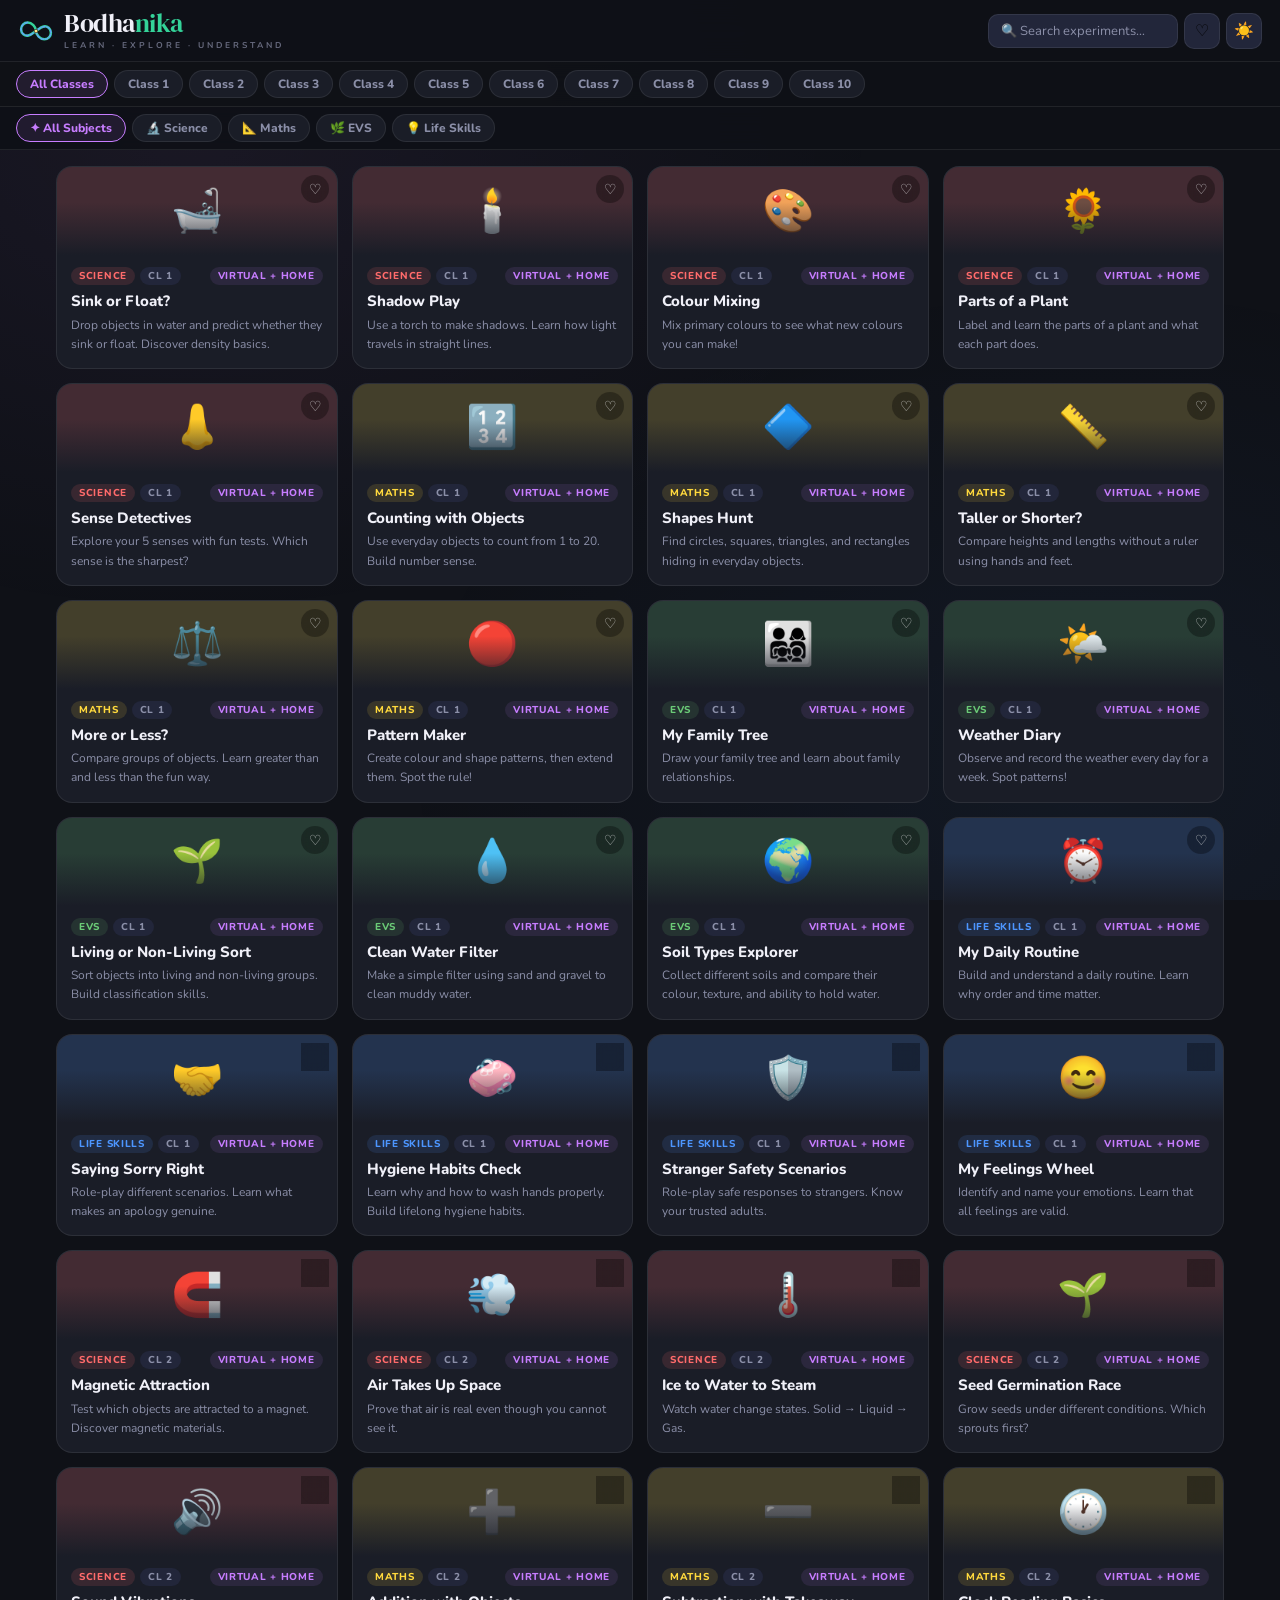
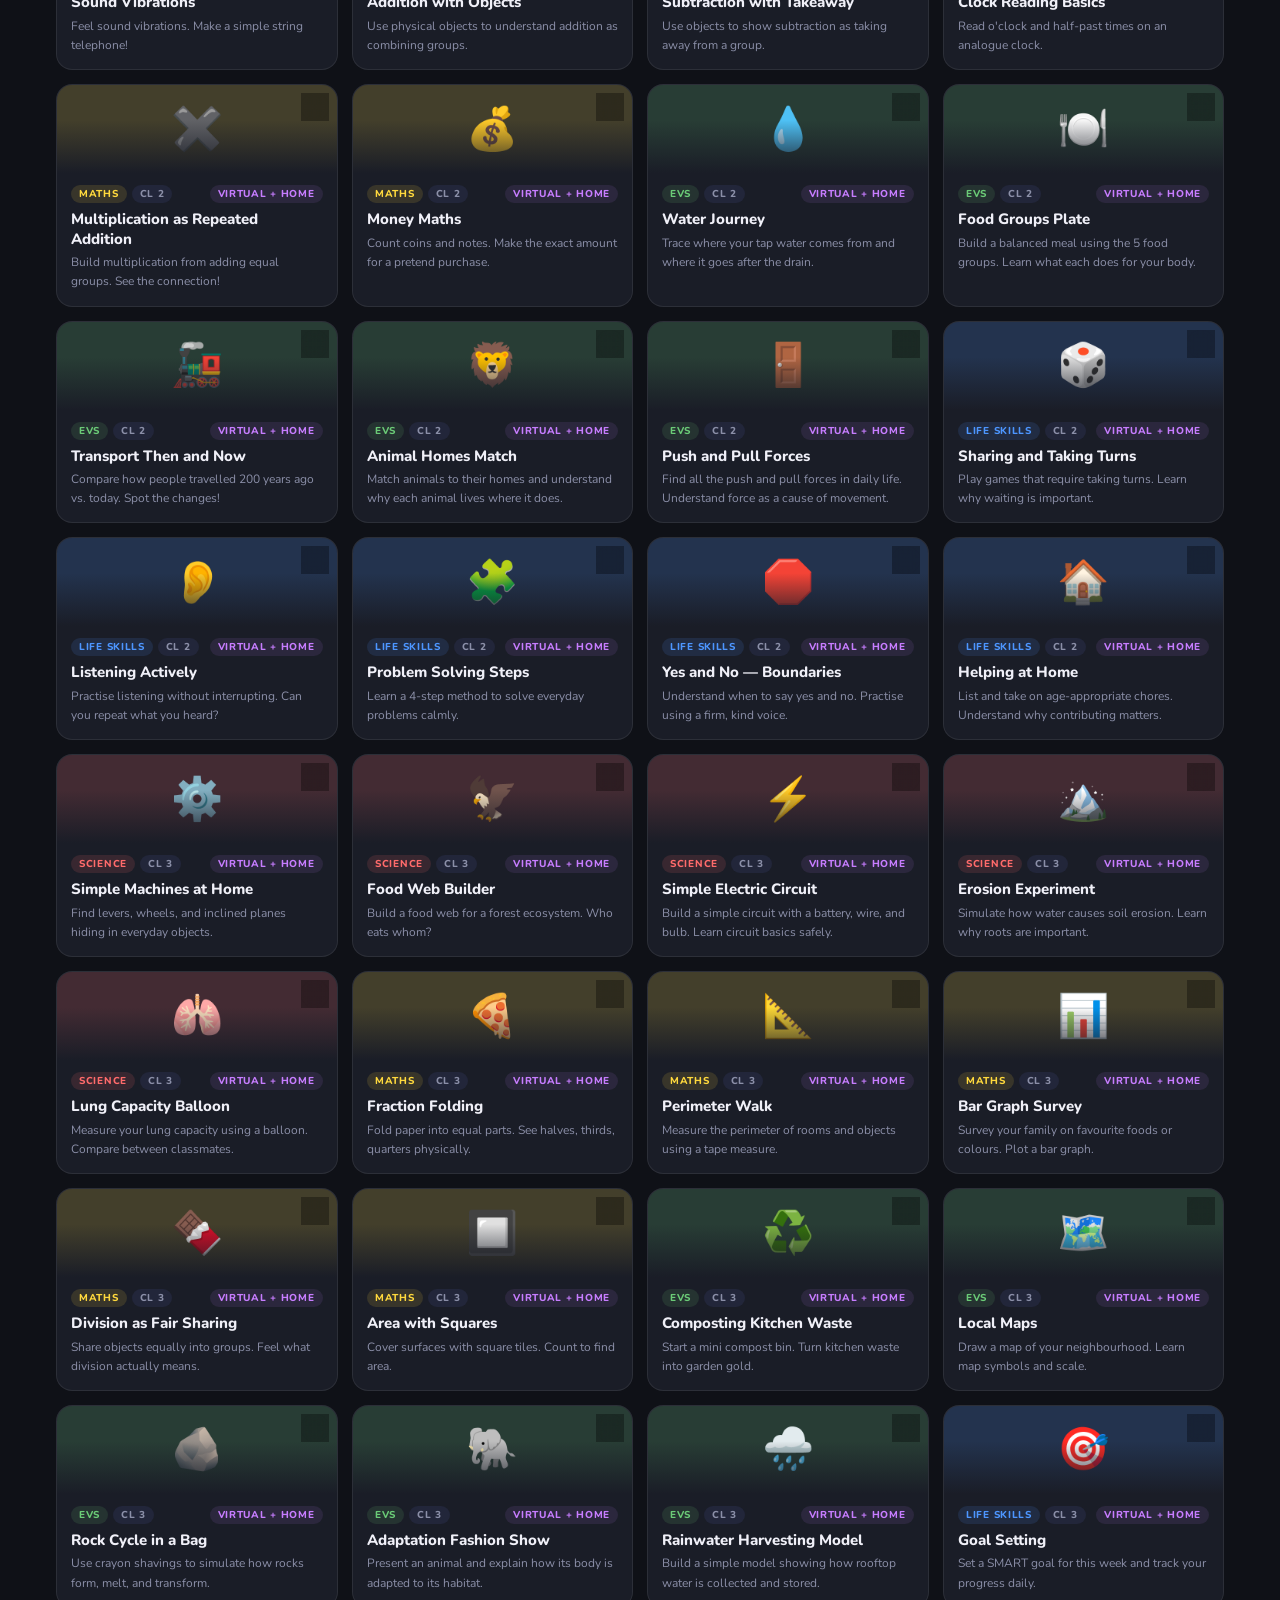
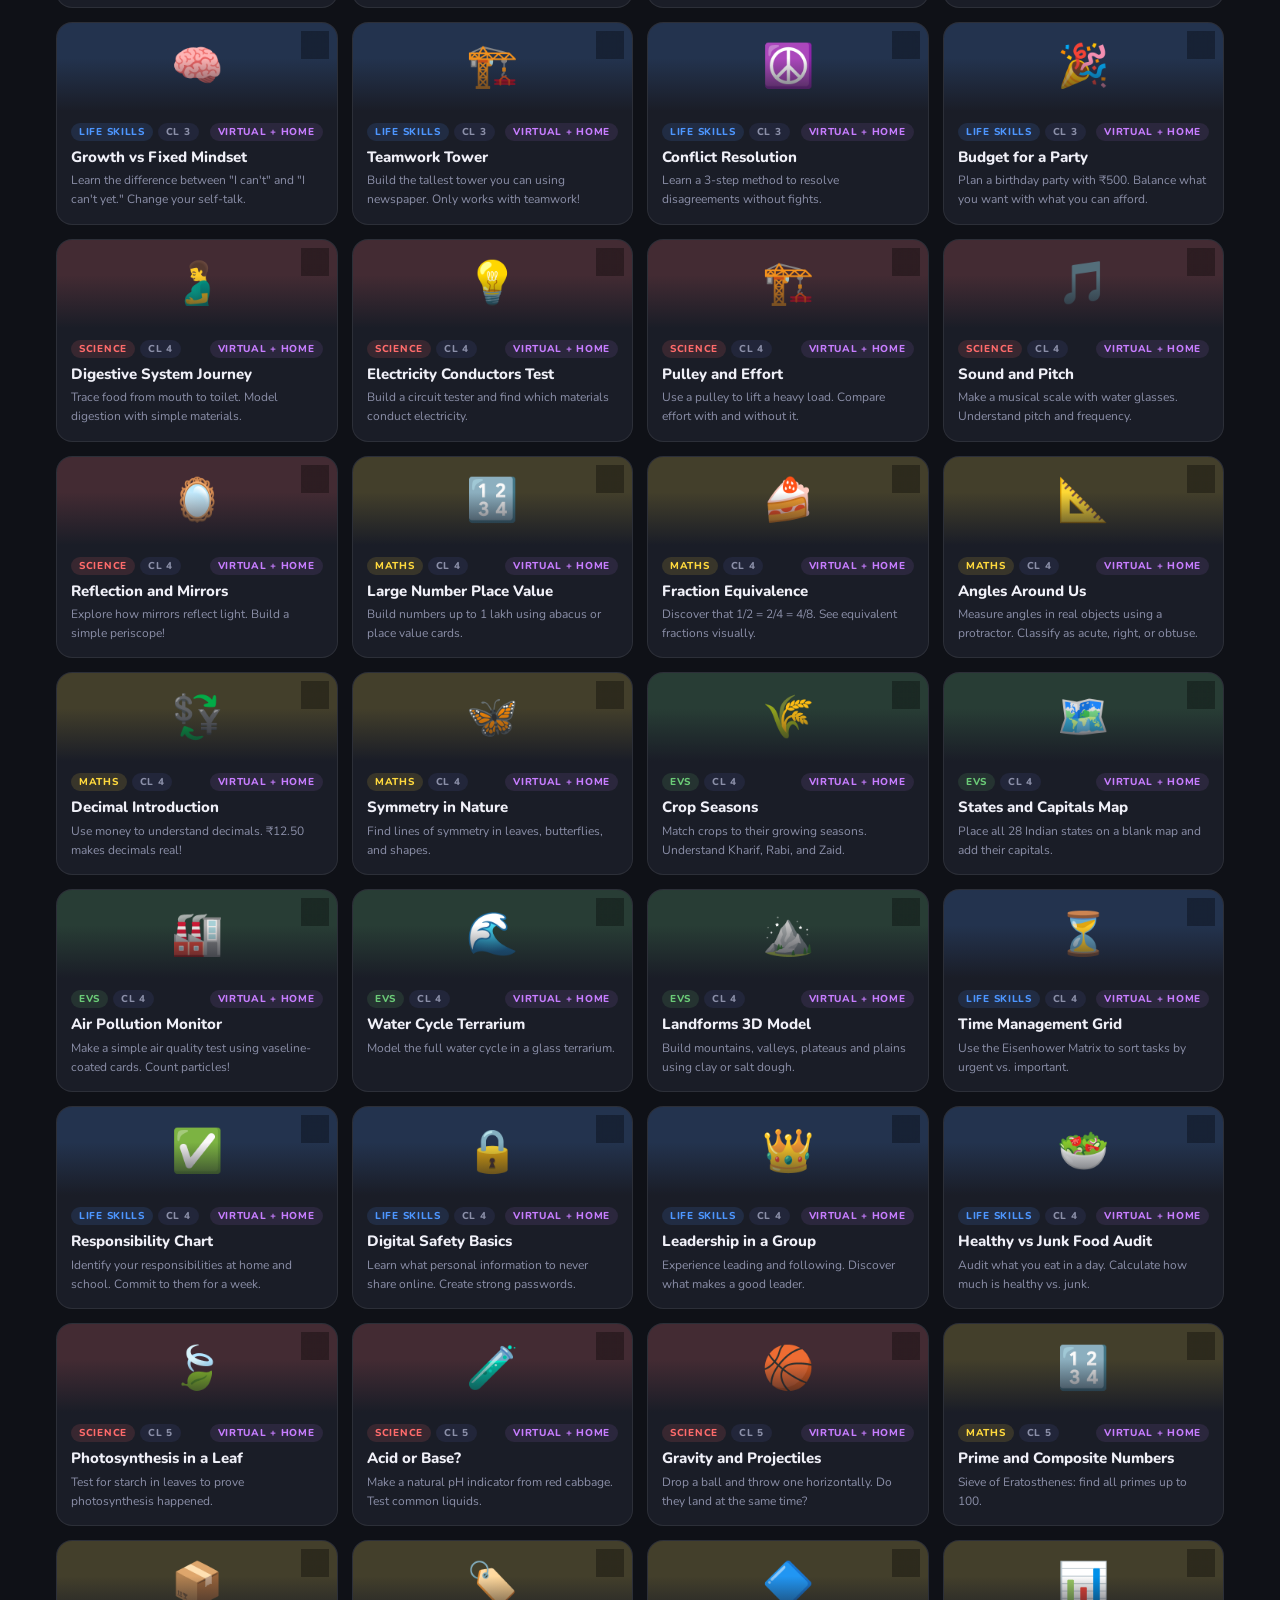
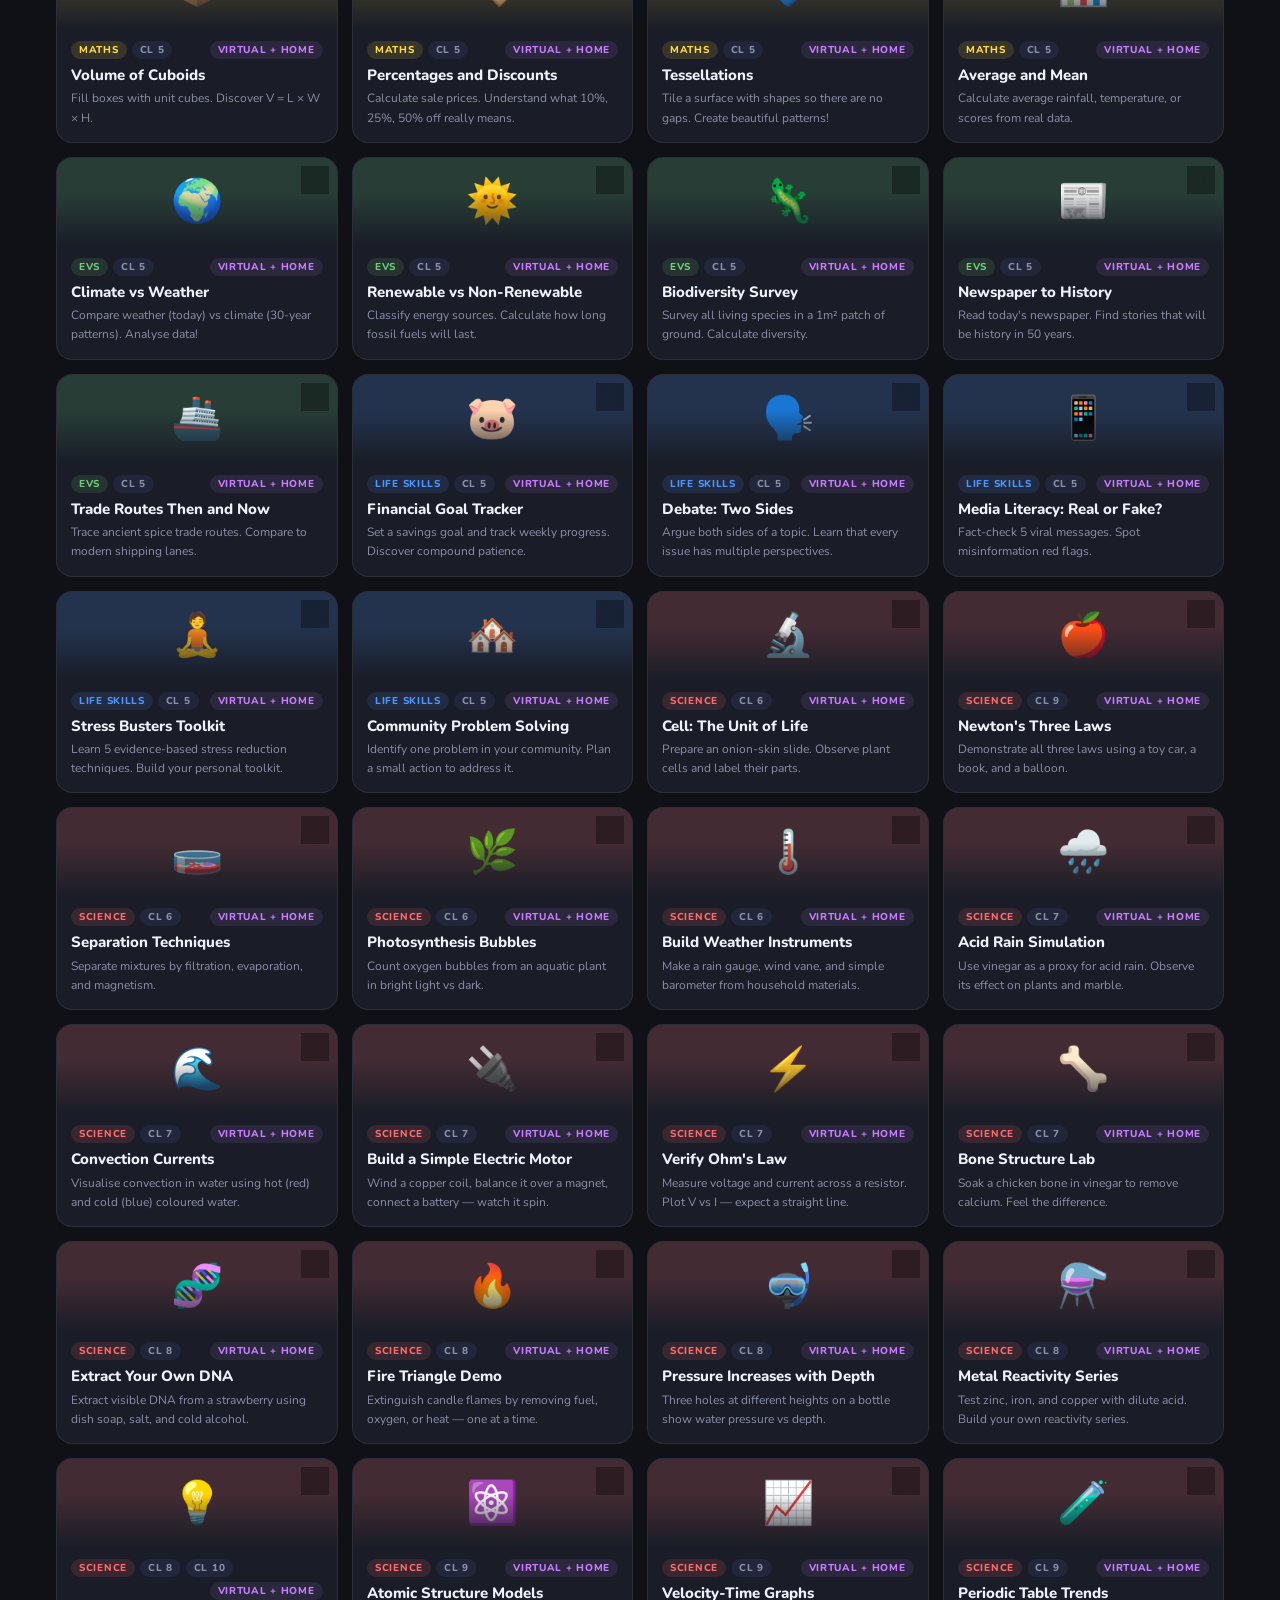
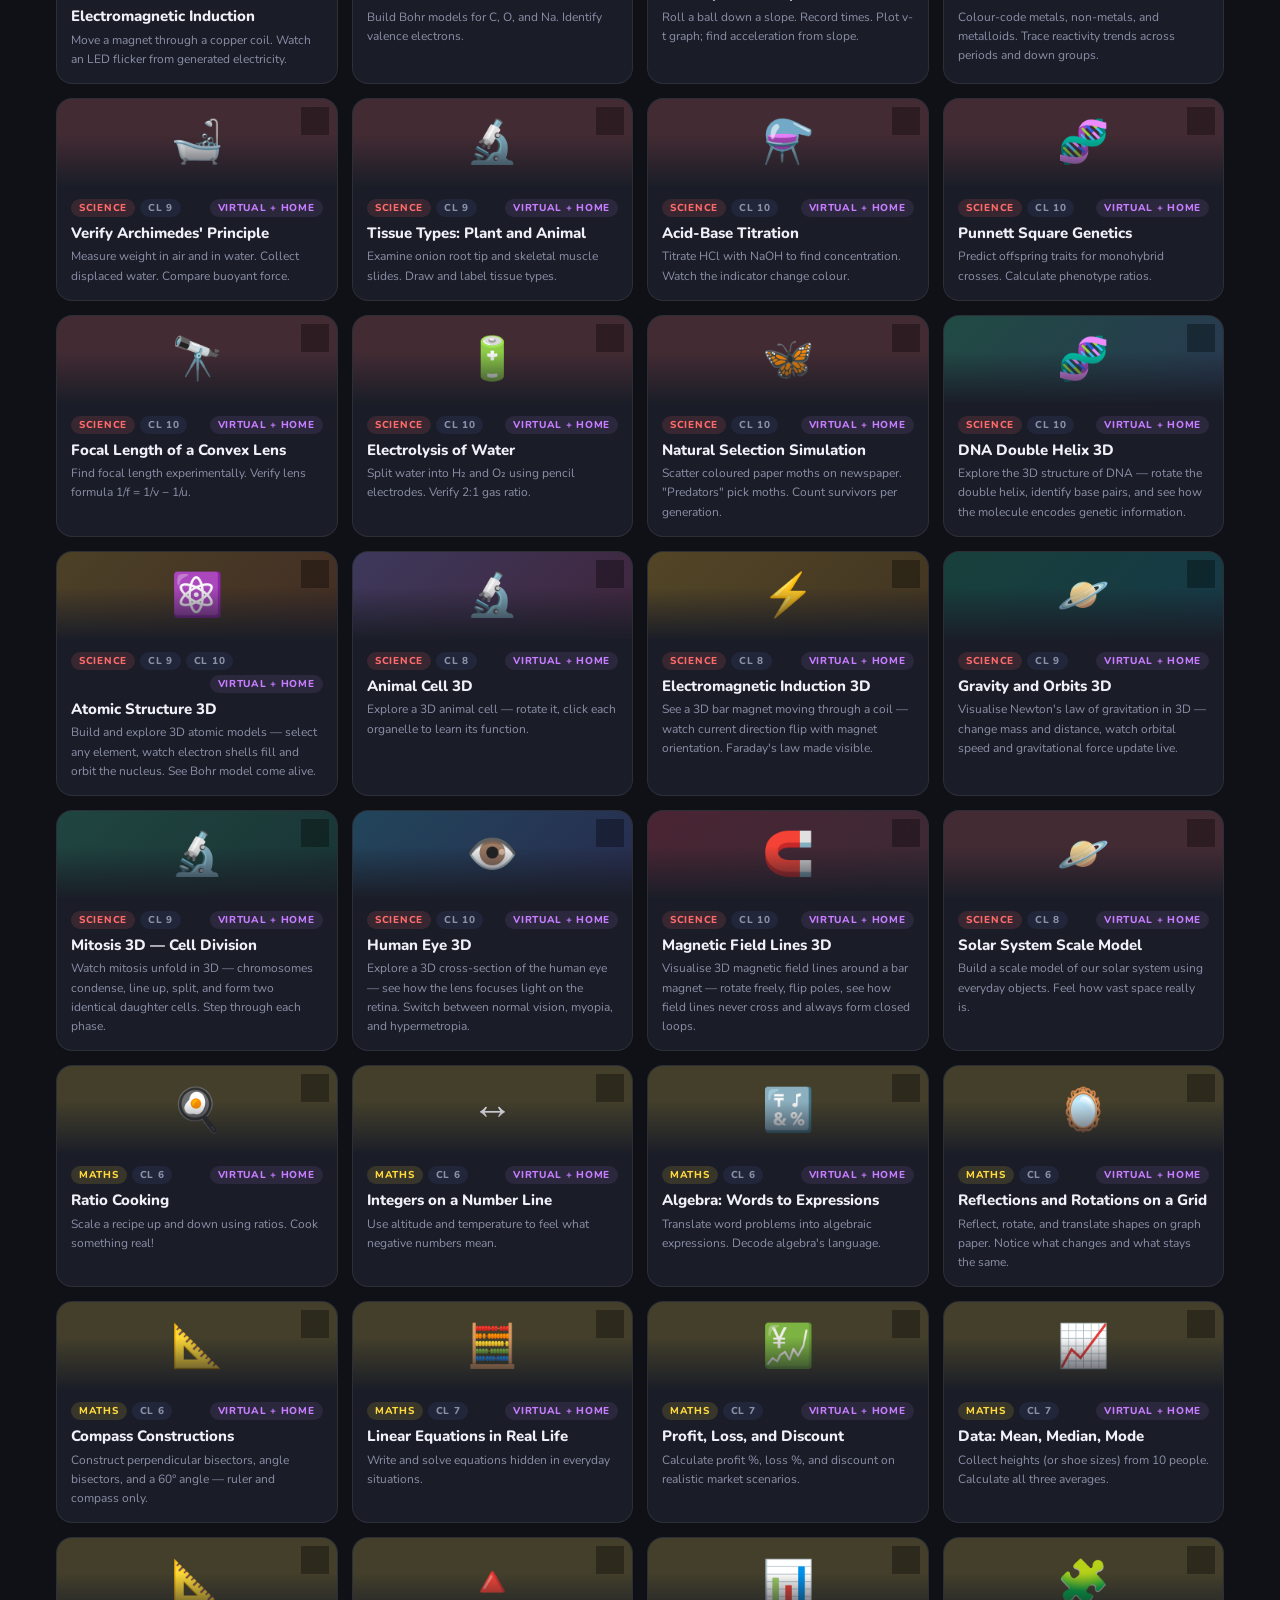
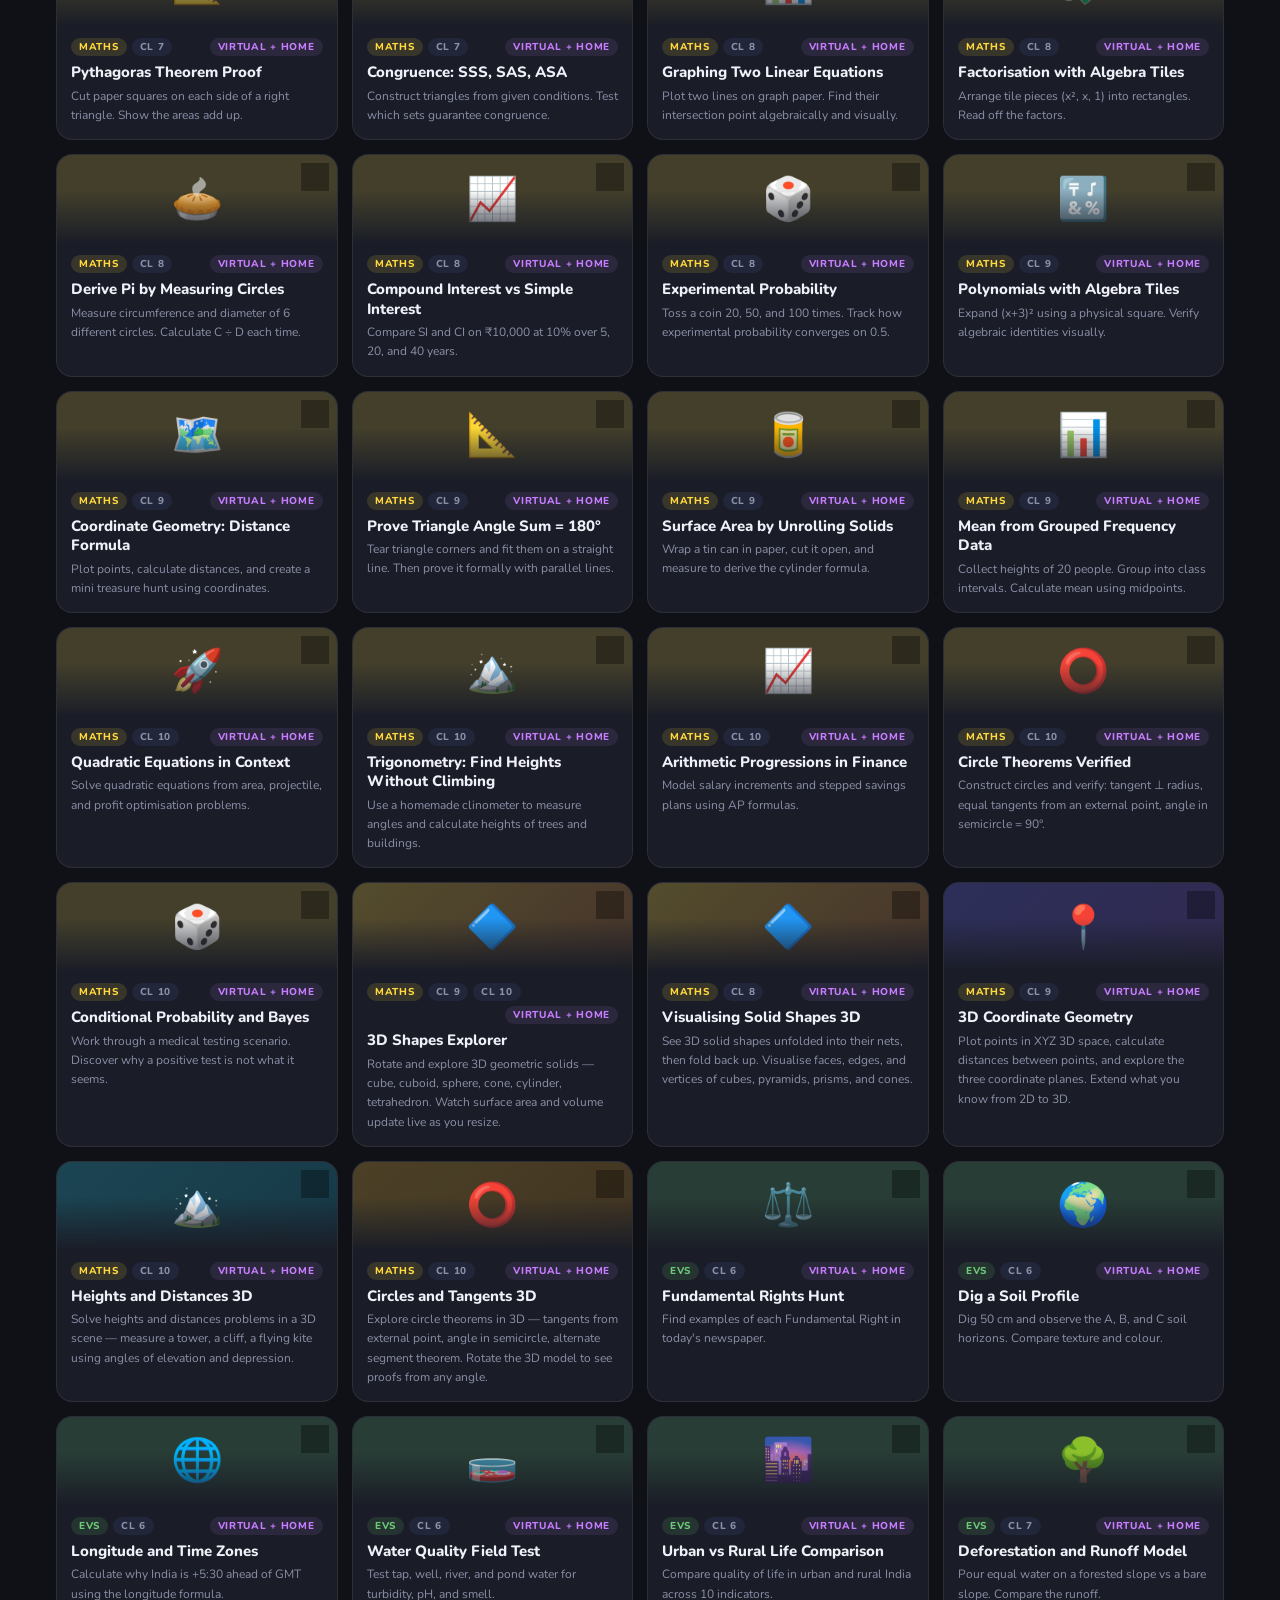
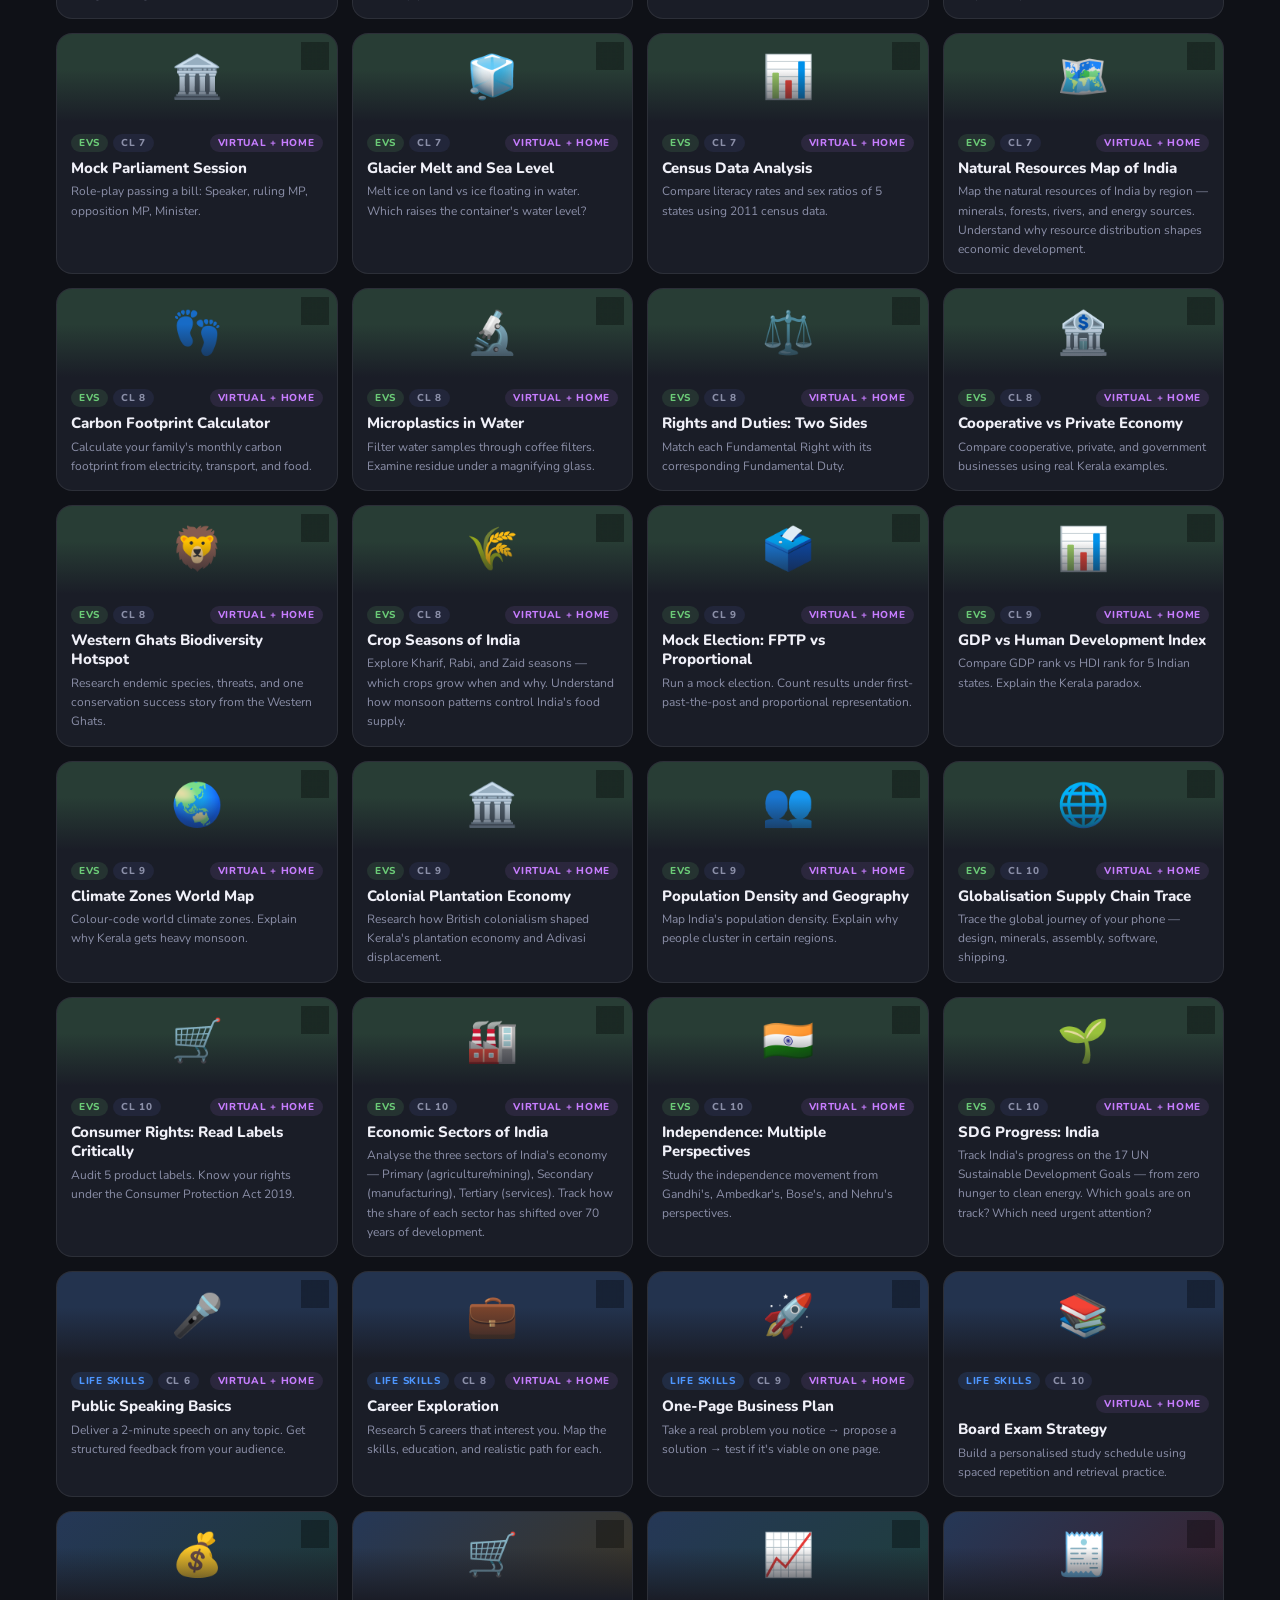
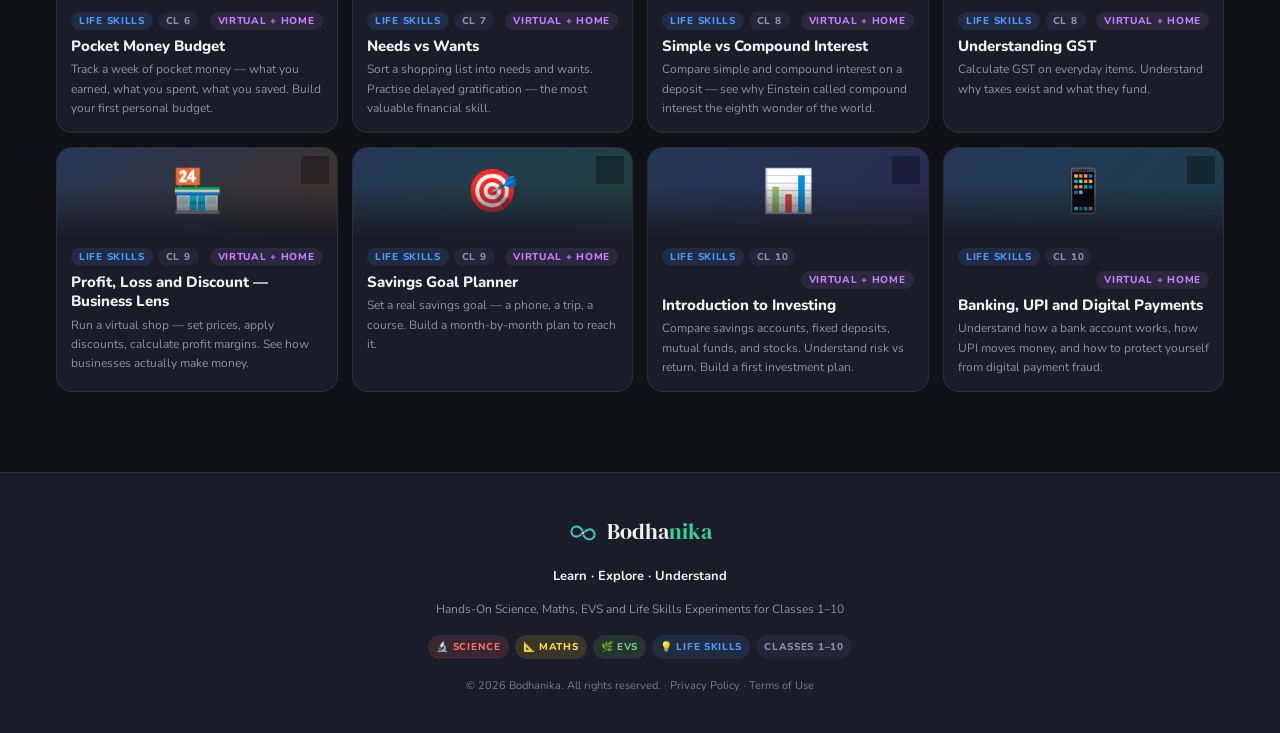
==== index.html @ 496eb98c "Add files via upload" ====
<!DOCTYPE html>
<html lang="en" data-theme="dark">
<head>
<meta charset="UTF-8">
<meta name="viewport" content="width=device-width, initial-scale=1.0">
<title>Bodhanika | Hands-On Experiments for Classes 1–10</title>
<meta name="description" content="Bodhanika brings Science, Maths, EVS and Life Skills to life through hands-on experiments and interactive simulations for Classes 1–10. Don't just learn it — understand it.">
<meta name="keywords" content="hands-on experiments, practical learning, science experiments for kids, maths activities, EVS projects, Classes 1-10, interactive learning India, learn by doing">
<meta property="og:title" content="Bodhanika — Don't Just Learn It. Understand It.">
<meta property="og:description" content="Hands-On Science and Maths Experiments for Classes 1–10">
<meta property="og:type" content="website">
<link rel="manifest" href="manifest.json">
<link rel="canonical" href="https://bodhanika.in/">
<meta name="theme-color" content="#0d1b2a">
<meta name="robots" content="index, follow">

<link rel="icon" href="favicon.svg" type="image/svg+xml">
<link rel="apple-touch-icon" href="icon.svg">

<!-- Structured Data -->
<script type="application/ld+json">
{
  "@context": "https://schema.org",
  "@type": "WebApplication",
  "name": "Bodhanika",
  "url": "https://bodhanika.in",
  "description": "Hands-On Science and Maths Experiments for Classes 1–10. Don't just learn it — understand it.",
  "applicationCategory": "EducationalApplication",
  "operatingSystem": "Any",
  "offers": { "@type": "Offer", "price": "0", "priceCurrency": "INR" },
  "audience": {
    "@type": "EducationalAudience",
    "educationalRole": "student",
    "audienceType": "Children aged 6–16, Classes 1–10"
  }
}
</script>

<!-- ══ GOOGLE ANALYTICS 4 ══
     Replace G-Z7T5E7CP00 with your real Measurement ID from analytics.google.com
     ══════════════════════ -->
<script async src="https://www.googletagmanager.com/gtag/js?id=G-Z7T5E7CP00"></script>
<script>
  window.dataLayer = window.dataLayer || [];
  function gtag(){dataLayer.push(arguments);}
  gtag('js', new Date());
  gtag('config', 'G-Z7T5E7CP00');
</script>

<!-- ══ MICROSOFT CLARITY ══
     Replace XXXXXXXXXX with your real Clarity Project ID from clarity.microsoft.com
     ════════════════════ -->
<script>
  (function(c,l,a,r,i,t,y){
    c[a]=c[a]||function(){(c[a].q=c[a].q||[]).push(arguments)};
    t=l.createElement(r);t.async=1;t.src="https://www.clarity.ms/tag/"+i;
    y=l.getElementsByTagName(r)[0];y.parentNode.insertBefore(t,y);
  })(window,document,"clarity","script","w2pfhlkfg7");
</script>

<link rel="preconnect" href="https://fonts.googleapis.com">
<link href="https://fonts.googleapis.com/css2?family=Nunito:wght@400;600;700;800;900&family=Fraunces:ital,opsz,wght@0,9..144,700;0,9..144,900;1,9..144,700&family=DM+Serif+Display:ital@0;1&display=swap" rel="stylesheet">
<link rel="stylesheet" href="css/base.css">
<link rel="stylesheet" href="css/layout.css">
<link rel="stylesheet" href="css/modal.css">
</head>
<body>

<!-- ══ HEADER ══ -->
<header>
  <div class="logo-wrap">
    <a href="/" style="display:flex;align-items:center;gap:10px;text-decoration:none">
      <!-- Infinity knot inline SVG — scales perfectly at any size -->
      <svg xmlns="http://www.w3.org/2000/svg" viewBox="0 0 512 512" width="36" height="36" style="flex-shrink:0">
        <path d="M 256,256 C 256,196 194,136 138,136 C 82,136 44,182 44,232 C 44,292 96,334 150,320 C 198,308 230,268 256,256 C 282,244 314,204 362,192 C 418,178 468,222 468,280 C 468,330 430,374 374,374 C 318,374 256,314 256,256 Z"
          fill="none" stroke="#34D399" stroke-width="36" stroke-linecap="round" stroke-linejoin="round"/>
        <path d="M 138,136 C 96,136 44,170 44,232 C 44,262 60,290 86,306 C 140,342 206,298 256,256 C 306,214 372,170 430,208 C 462,228 468,258 468,280 C 468,342 410,374 374,374 C 318,374 268,330 256,256"
          fill="none" stroke="#60A5FA" stroke-width="22" stroke-linecap="round" stroke-linejoin="round" stroke-dasharray="40,26"/>
        <circle cx="256" cy="256" r="30" fill="#0d1b2a"/>
        <circle cx="256" cy="256" r="22" fill="#FCD34D"/>
        <circle cx="256" cy="256" r="11" fill="#FFFBEB"/>
      </svg>
      <div class="wordmark">
        <div class="logo"><span class="logo-bod">Bodha</span><span class="logo-nika">nika</span></div>
        <div class="logo-sub">Learn &middot; Explore &middot; Understand</div>
      </div>
    </a>
  </div>
  <div class="hdr-right">
    <div class="search-wrap">
      <input class="search-box" id="searchBox" placeholder="🔍 Search experiments…" oninput="applyAll();searchClearBtn()">
      <button class="search-clear" id="searchClearX" onclick="clearSearch()" title="Clear search" style="display:none">✕</button>
    </div>
    <button class="theme-btn mylab-toggle-btn" id="myLabToggleBtn" onclick="toggleMyLabDrawer()" title="My Lab">
      <span class="mylab-hrt">♡</span><span class="mylab-badge" id="myLabBadge" style="display:none">0</span>
    </button>
    <button class="theme-btn" id="themeBtn" onclick="toggleTheme()" title="Toggle theme">🌙</button>
    <button class="theme-btn" id="installBtn" onclick="installPWA()" title="Install App" style="display:none">📲</button>
  </div>
</header>

<!-- ══ CLASS TABS ══ -->
<!-- ══ MY LAB DRAWER ══ -->
<div class="mylab-drawer" id="myLabDrawer">
  <div class="mylab-drawer-inner">
    <div class="mylab-drawer-hdr">
      <span>♥ My Lab</span>
      <button class="mylab-close-btn" onclick="toggleMyLabDrawer()">✕</button>
    </div>
    <div class="mylab-drawer-body" id="myLabDrawerBody">
      <div class="mylab-empty" id="myLabEmpty">
        <div style="font-size:40px;margin-bottom:10px">♡</div>
        <div>Tap ♡ on any experiment to save it here.</div>
      </div>
      <div class="mylab-grid" id="myLabGrid"></div>
    </div>
  </div>
</div>
<div class="mylab-backdrop" id="myLabBackdrop" onclick="toggleMyLabDrawer()"></div>

<div class="class-nav">
  <div class="ctab active" onclick="setClass('All',this)">All Classes</div>
  <div class="ctab" onclick="setClass('1',this)">Class 1</div>
  <div class="ctab" onclick="setClass('2',this)">Class 2</div>
  <div class="ctab" onclick="setClass('3',this)">Class 3</div>
  <div class="ctab" onclick="setClass('4',this)">Class 4</div>
  <div class="ctab" onclick="setClass('5',this)">Class 5</div>
  <div class="ctab" onclick="setClass('6',this)">Class 6</div>
  <div class="ctab" onclick="setClass('7',this)">Class 7</div>
  <div class="ctab" onclick="setClass('8',this)">Class 8</div>
  <div class="ctab" onclick="setClass('9',this)">Class 9</div>
  <div class="ctab" onclick="setClass('10',this)">Class 10</div>
</div>

<!-- ══ SUBJECT FILTER ══ -->
<div class="sub-nav">
  <div class="stab active" data-s="All"        onclick="setSub('All',this)">✦ All Subjects</div>
  <div class="stab" data-s="Science"           onclick="setSub('Science',this)">🔬 Science</div>
  <div class="stab" data-s="Maths"             onclick="setSub('Maths',this)">📐 Maths</div>
  <div class="stab" data-s="EVS"               onclick="setSub('EVS',this)">🌿 EVS</div>
  <div class="stab" data-s="Life Skills"       onclick="setSub('Life Skills',this)">💡 Life Skills</div>
  <!-- Maths mode toggle — only visible when Maths is selected -->
  <div class="maths-mode-wrap" id="mathsModeWrap" style="display:none;margin-left:auto;align-items:center;gap:0">
    <div class="maths-mode-toggle" id="mathsModeToggle">
      <button class="mmt-btn active" id="mmtExp" onclick="setMathsMode('experiments')">⚗ Experiments</button>
      <button class="mmt-btn"        id="mmtTip" onclick="setMathsMode('tips')">⚡ Tips &amp; Tricks</button>
    </div>
  </div>
</div>

<!-- ══ EXPERIMENT GRID ══ -->
<div class="grid" id="grid"></div>

<!-- ══ MODAL ══ -->
<div class="overlay" id="overlay" onclick="closeCheck(event)">
  <div class="modal" id="modal">
    <div class="modal-hdr">
      <div class="m-icon" id="mIcon"></div>
      <div class="m-titles">
        <div class="m-title" id="mTitle"></div>
        <div class="m-tags" id="mTags"></div>
      </div>
      <div class="m-close" onclick="closeModal()">✕</div>
    </div>
    <div class="mode-toggle">
      <button class="mbtn active" id="bVirt" onclick="switchMode('v')">🖥️ Try Virtually</button>
      <button class="mbtn"        id="bHome" onclick="switchMode('h')">🏠 Do at Home</button>
    </div>
    <div class="modal-body" id="modalBody"></div>
  </div>
</div>

<!-- ══ FOOTER ══ -->
<footer class="site-footer">
  <div style="display:flex;align-items:center;justify-content:center;gap:10px;margin-bottom:6px">
    <svg xmlns="http://www.w3.org/2000/svg" viewBox="0 0 512 512" width="28" height="28">
      <path d="M 256,256 C 256,196 194,136 138,136 C 82,136 44,182 44,232 C 44,292 96,334 150,320 C 198,308 230,268 256,256 C 282,244 314,204 362,192 C 418,178 468,222 468,280 C 468,330 430,374 374,374 C 318,374 256,314 256,256 Z"
        fill="none" stroke="#34D399" stroke-width="36" stroke-linecap="round" stroke-linejoin="round"/>
      <path d="M 138,136 C 96,136 44,170 44,232 C 44,262 60,290 86,306 C 140,342 206,298 256,256 C 306,214 372,170 430,208 C 462,228 468,258 468,280 C 468,342 410,374 374,374 C 318,374 268,330 256,256"
        fill="none" stroke="#60A5FA" stroke-width="22" stroke-linecap="round" stroke-linejoin="round" stroke-dasharray="40,26"/>
      <circle cx="256" cy="256" r="30" fill="#0d1b2a"/>
      <circle cx="256" cy="256" r="22" fill="#FCD34D"/>
      <circle cx="256" cy="256" r="11" fill="#FFFBEB"/>
    </svg>
    <div class="footer-logo"><span class="logo-bod">Bodha</span><span class="logo-nika">nika</span></div>
  </div>
  <div class="footer-tagline">Learn &middot; Explore &middot; Understand</div>
  <div class="footer-desc">
    Hands-On Science, Maths, EVS and Life Skills Experiments for Classes 1–10
  </div>
  <div class="footer-tags">
    <span class="tag tag-sci">🔬 Science</span>
    <span class="tag tag-math">📐 Maths</span>
    <span class="tag tag-evs">🌿 EVS</span>
    <span class="tag tag-life">💡 Life Skills</span>
    <span class="tag tag-cls">Classes 1–10</span>
  </div>
  <div class="footer-copy">
    © 2026 Bodhanika. All rights reserved. ·
    <a href="/privacy.html" style="color:var(--muted);text-decoration:none;">Privacy Policy</a> ·
    <a href="/terms.html" style="color:var(--muted);text-decoration:none;">Terms of Use</a>
  </div>
</footer>

<!-- ══ DATA ══ -->
<script src="js/data-1-5.js"></script>
<script src="js/data-6-10-science.js"></script>
<script src="js/data-6-10-maths.js"></script>
<script src="js/data-6-10-evs-life.js"></script>
<script src="js/data.js"></script>

<!-- ══ APP LOGIC ══ -->
<script src="js/sims.js"></script>
<script src="js/sims-3d.js"></script>
<script src="js/modal.js"></script>
<script src="js/app.js"></script>
<script src="js/data-maths-tips.js"></script>
<script src="js/tips.js"></script>
<script src="js/favourites.js"></script>
<script src="js/fullscreen.js"></script>

<script>
window.clearSearch = function() {
  var box = document.getElementById('searchBox');
  if (box) { box.value = ''; window.applyAll(); searchClearBtn(); box.focus(); }
};
window.searchClearBtn = function() {
  var btn = document.getElementById('searchClearX');
  var box = document.getElementById('searchBox');
  if (btn && box) btn.style.display = box.value ? 'flex' : 'none';
};
</script>

<!-- ══ THEME TOGGLE ══ -->
<script>
(function() {
  var saved = localStorage.getItem('bodhanika-theme') || 'dark';
  document.documentElement.setAttribute('data-theme', saved);
  document.getElementById('themeBtn').textContent = saved === 'dark' ? '☀️' : '🌙';
})();

window.toggleTheme = function() {
  var current = document.documentElement.getAttribute('data-theme');
  var next = current === 'dark' ? 'light' : 'dark';
  document.documentElement.setAttribute('data-theme', next);
  localStorage.setItem('bodhanika-theme', next);
  document.getElementById('themeBtn').textContent = next === 'dark' ? '☀️' : '🌙';
};
</script>

<!-- ══ UPDATE TOAST ══ -->
<div id="updateToast" style="
  display:none; position:fixed; bottom:20px; left:50%; transform:translateX(-50%);
  background:var(--acc); color:white; border-radius:14px;
  padding:12px 20px; font-size:13px; font-weight:700;
  box-shadow:0 8px 32px rgba(0,0,0,.3); z-index:9999;
  display:none; align-items:center; gap:12px; white-space:nowrap;
  animation:slideUp .3s ease;
" id="updateToast">
  <span>🔄 New version available!</span>
  <button onclick="applyUpdate()" style="
    background:white; color:var(--acc); border:none; border-radius:8px;
    padding:5px 12px; font-size:12px; font-weight:800; cursor:pointer;
  ">Refresh</button>
  <button onclick="dismissUpdate()" style="
    background:transparent; border:none; color:white;
    font-size:16px; cursor:pointer; padding:0 4px; line-height:1;
  ">✕</button>
</div>

<!-- ══ PWA SERVICE WORKER ══ -->
<script>
(function() {
  if (!('serviceWorker' in navigator)) return;

  var newWorker = null;

  navigator.serviceWorker.register('/sw.js').then(function(reg) {

    /* Check for updates every 60 seconds while page is open */
    setInterval(function() { reg.update(); }, 60000);

    /* A new service worker is waiting to activate */
    reg.addEventListener('updatefound', function() {
      var installing = reg.installing;
      installing.addEventListener('statechange', function() {
        if (installing.state === 'installed' && navigator.serviceWorker.controller) {
          newWorker = installing;
          showUpdateToast();
        }
      });
    });

  }).catch(function(err) {
    console.log('SW registration failed:', err);
  });

  /* When new SW takes control, reload the page */
  navigator.serviceWorker.addEventListener('controllerchange', function() {
    window.location.reload();
  });

  window.showUpdateToast = function() {
    var t = document.getElementById('updateToast');
    if (t) { t.style.display = 'flex'; }
  };

  window.applyUpdate = function() {
    if (newWorker) {
      newWorker.postMessage('SKIP_WAITING');
    } else {
      window.location.reload();
    }
    dismissUpdate();
  };

  window.dismissUpdate = function() {
    var t = document.getElementById('updateToast');
    if (t) t.style.display = 'none';
  };

  /* ── PWA Install prompt ── */
  var deferredPrompt = null;

  window.addEventListener('beforeinstallprompt', function(e) {
    e.preventDefault();
    deferredPrompt = e;
    showInstallBtn();
  });

  window.addEventListener('appinstalled', function() {
    deferredPrompt = null;
    hideInstallBtn();
  });

  window.showInstallBtn = function() {
    var btn = document.getElementById('installBtn');
    if (btn) btn.style.display = 'flex';
  };

  window.hideInstallBtn = function() {
    var btn = document.getElementById('installBtn');
    if (btn) btn.style.display = 'none';
  };

  window.installPWA = function() {
    if (!deferredPrompt) return;
    deferredPrompt.prompt();
    deferredPrompt.userChoice.then(function(choice) {
      deferredPrompt = null;
      hideInstallBtn();
    });
  };

})();
</script>

</body>
</html>
---- css/base.css ----
/* base.css — variables, reset, theme, animations */

/* ── Dark theme (default) ── */
:root,
[data-theme="dark"] {
  --bg:       #0F1117;
  --surface:  #1A1D27;
  --surface2: #22263A;
  --border:   rgba(255,255,255,0.08);
  --text:     #F0F0F8;
  --muted:    #8B8FA8;
  --shadow:   rgba(0,0,0,0.4);

  --sci:      #FF6B6B;  --sci-dim:  rgba(255,107,107,0.13);
  --math:     #FFD93D;  --math-dim: rgba(255,217,61,0.13);
  --evs:      #6BCB77;  --evs-dim:  rgba(107,203,119,0.13);
  --life:     #4D96FF;  --life-dim: rgba(77,150,255,0.13);
  --acc:      #C77DFF;  --acc-dim:  rgba(199,125,255,0.10);

  --ambient1: rgba(199,125,255,0.06);
  --ambient2: rgba(77,150,255,0.06);
}

/* ── Light theme ── */
[data-theme="light"] {
  --bg:       #F5F6FA;
  --surface:  #FFFFFF;
  --surface2: #EDEEF5;
  --border:   rgba(0,0,0,0.10);
  --text:     #1A1D27;
  --muted:    #6B6F85;
  --shadow:   rgba(0,0,0,0.10);

  --sci:      #D94F4F;  --sci-dim:  rgba(217,79,79,0.10);
  --math:     #B8960A;  --math-dim: rgba(184,150,10,0.10);
  --evs:      #3A8F48;  --evs-dim:  rgba(58,143,72,0.10);
  --life:     #2563EB;  --life-dim: rgba(37,99,235,0.10);
  --acc:      #7C3AED;  --acc-dim:  rgba(124,58,237,0.10);

  --ambient1: rgba(124,58,237,0.04);
  --ambient2: rgba(37,99,235,0.04);
}

*,*::before,*::after { margin:0; padding:0; box-sizing:border-box; }
html { scroll-behavior:smooth; }

body {
  font-family:'Nunito',sans-serif;
  background:var(--bg);
  color:var(--text);
  min-height:100vh;
  overflow-x:hidden;
  transition:background .25s, color .25s;
}
body::before {
  content:'';
  position:fixed; inset:0;
  background:
    radial-gradient(ellipse at 15% 15%, var(--ambient1) 0%, transparent 45%),
    radial-gradient(ellipse at 85% 85%, var(--ambient2) 0%, transparent 45%);
  pointer-events:none; z-index:0;
  transition:background .25s;
}

/* Tags */
.tag { font-size:10px;font-weight:800;letter-spacing:.7px;text-transform:uppercase;padding:2px 8px;border-radius:12px; }
.tag-sci  { background:var(--sci-dim);  color:var(--sci);  }
.tag-math { background:var(--math-dim); color:var(--math); }
.tag-evs  { background:var(--evs-dim);  color:var(--evs);  }
.tag-life { background:var(--life-dim); color:var(--life); }
.tag-cls  { background:var(--surface2); color:var(--muted);}
.tag-mode { background:var(--acc-dim);  color:var(--acc);  }

.hidden { display:none !important; }

::-webkit-scrollbar       { width:6px; height:6px; }
::-webkit-scrollbar-track { background:var(--surface); }
::-webkit-scrollbar-thumb { background:var(--border); border-radius:3px; }

@keyframes fadeUp  { from{opacity:0;transform:translateY(14px)} to{opacity:1;transform:translateY(0)} }
@keyframes slideUp { from{opacity:0;transform:translateY(24px)} to{opacity:1;transform:translateY(0)} }
@keyframes fadeIn  { from{opacity:0} to{opacity:1} }
@keyframes spin    { to{transform:rotate(360deg)} }
@keyframes shimmer { 0%,100%{opacity:.6} 50%{opacity:1} }

@keyframes pulse   { 0%,100%{transform:scale(1)} 50%{transform:scale(1.08)} }
@keyframes bounce  { 0%,100%{transform:translateY(0)} 50%{transform:translateY(-8px)} }
@keyframes glow    { 0%,100%{filter:drop-shadow(0 0 8px currentColor)} 50%{filter:drop-shadow(0 0 20px currentColor)} }

/* ══════════════════════════════════════════
   FAVOURITES — heart button + My Lab drawer
   ══════════════════════════════════════════ */

/* Heart button on each grid card */
.fav-btn {
  position: absolute;
  top: 8px; right: 8px;
  width: 28px; height: 28px;
  border-radius: 50%;
  border: none;
  background: rgba(0,0,0,0.32);
  backdrop-filter: blur(6px);
  -webkit-backdrop-filter: blur(6px);
  color: rgba(255,255,255,0.7);
  font-size: 14px;
  line-height: 1;
  cursor: pointer;
  display: flex; align-items: center; justify-content: center;
  transition: background .15s, transform .15s;
  z-index: 2;
}
.fav-btn:hover { background: rgba(255,255,255,0.18); transform: scale(1.12); }
.fav-btn.fav-on { color: #f43f5e; background: rgba(244,63,94,0.2); }
.fav-btn.fav-on:hover { background: rgba(244,63,94,0.3); }
.exp-card { position: relative; }
[data-theme="light"] .fav-btn { background: rgba(0,0,0,0.1); color: rgba(0,0,0,0.35); }

/* Header My Lab toggle button */
.mylab-toggle-btn {
  position: relative;
  display: flex; align-items: center; justify-content: center;
}
.mylab-hrt { font-size: 16px; line-height: 1; transition: color .2s; }
.mylab-badge {
  position: absolute;
  top: -2px; right: -3px;
  min-width: 16px; height: 16px;
  background: #f43f5e;
  color: white;
  font-size: 9px; font-weight: 800;
  border-radius: 8px;
  display: flex; align-items: center; justify-content: center;
  padding: 0 3px;
  border: 1.5px solid var(--bg);
  pointer-events: none;
}

/* ── My Lab slide-in drawer ── */
.mylab-backdrop {
  display: none;
  position: fixed; inset: 0; z-index: 150;
  background: rgba(0,0,0,0);
  transition: background .25s;
}
.mylab-backdrop.open {
  display: block;
  background: rgba(0,0,0,0.45);
}

.mylab-drawer {
  position: fixed;
  top: 0; right: 0; bottom: 0;
  width: min(340px, 90vw);
  z-index: 160;
  transform: translateX(100%);
  transition: transform .28s cubic-bezier(.4,0,.2,1);
  display: flex; flex-direction: column;
}
.mylab-drawer.open { transform: translateX(0); }

.mylab-drawer-inner {
  flex: 1;
  display: flex; flex-direction: column;
  background: var(--surface);
  border-left: 1.5px solid var(--border);
  height: 100%;
  overflow: hidden;
}

.mylab-drawer-hdr {
  display: flex; align-items: center; justify-content: space-between;
  padding: 18px 18px 14px;
  font-family: 'DM Serif Display','Fraunces',serif;
  font-size: 18px;
  color: #f43f5e;
  border-bottom: 1px solid var(--border);
  flex-shrink: 0;
}
.mylab-close-btn {
  background: var(--surface2); border: 1px solid var(--border);
  border-radius: 50%; width: 28px; height: 28px;
  display: flex; align-items: center; justify-content: center;
  cursor: pointer; font-size: 13px; color: var(--muted);
  transition: all .15s;
}
.mylab-close-btn:hover { background: var(--border); color: var(--text); }

.mylab-drawer-body {
  flex: 1; overflow-y: auto;
  padding: 14px;
}
.mylab-drawer-body::-webkit-scrollbar { width: 4px; }
.mylab-drawer-body::-webkit-scrollbar-thumb { background: var(--border); border-radius: 2px; }

.mylab-empty {
  text-align: center;
  padding: 50px 20px;
  color: var(--muted);
  font-size: 13px;
  line-height: 1.8;
}

/* Cards inside drawer — 2-column compact grid */
.mylab-grid {
  display: grid;
  grid-template-columns: 1fr 1fr;
  gap: 10px;
}
.mylab-grid .exp-card .card-desc  { display: none; }
.mylab-grid .exp-card .card-top   { padding: 14px 10px; font-size: 28px; }
.mylab-grid .exp-card .card-title { font-size: 12px; font-weight: 700; -webkit-line-clamp: 2; }
.mylab-grid .exp-card .card-meta  { gap: 3px; }
.mylab-grid .exp-card .tag        { font-size: 9px; padding: 1px 5px; }

/* Prevent body scroll when drawer open */
body.drawer-open { overflow: hidden; }


/* ══════════════════════════════════════════
   FULLSCREEN — entire modal goes fullscreen
   ══════════════════════════════════════════ */

/* FS button in modal header (sits next to ✕) */
.fs-modal-btn {
  display: flex; align-items: center; justify-content: center;
}
.fs-modal-btn svg { pointer-events: none; }

/* When overlay itself is fullscreen — expand everything to fill screen */
#overlay:fullscreen,
#overlay:-webkit-full-screen,
#overlay:-moz-full-screen {
  background: rgba(0,0,0,0.96) !important;
  padding: 0 !important;
  align-items: stretch !important;
  justify-content: stretch !important;
}
#overlay:fullscreen .modal,
#overlay:-webkit-full-screen .modal,
#overlay:-moz-full-screen .modal {
  max-width: 100% !important;
  max-height: 100% !important;
  height: 100% !important;
  border-radius: 0 !important;
  border: none !important;
}
/* Canvas fills available space in fullscreen */
#overlay:fullscreen canvas,
#overlay:-webkit-full-screen canvas,
#overlay:-moz-full-screen canvas {
  max-height: 70vh;
  width: 100% !important;
  object-fit: contain;
}

/* Modal wider on tablet and desktop */
@media (min-width: 768px) {
  .modal { max-width: 720px; }
}
@media (min-width: 1024px) {
  .modal { max-width: 860px; }
}
---- css/layout.css ----
/* layout.css — header, navbars, grid, cards, footer */

/* ── Header ── */
header {
  position:sticky; top:0; z-index:100;
  background:rgba(15,17,23,0.92);
  backdrop-filter:blur(16px);
  -webkit-backdrop-filter:blur(16px);
  border-bottom:1px solid var(--border);
  padding:10px 18px;
  display:flex; align-items:center; gap:10px; flex-wrap:nowrap;
  transition:background .25s, border-color .25s;
  overflow:hidden;
}
[data-theme="light"] header {
  background:rgba(245,246,250,0.95);
}

/* ── Logo ── */
.logo-wrap { display:flex; align-items:center; gap:10px; flex-shrink:0; min-width:0; }
.wordmark  { display:flex; flex-direction:column; gap:0px; }

.logo {
  font-family:'DM Serif Display', 'Fraunces', Georgia, serif;
  font-size:26px;
  font-weight:400;          /* DM Serif Display is already bold at 400 */
  line-height:1;
  letter-spacing:-0.5px;
}
.logo-bod {
  color: var(--text);
}
.logo-nika {
  /* slightly lighter — two-tone wordmark */
  color: #34D399;
}
.logo-sub {
  font-family: 'Nunito', sans-serif;
  font-size:8.5px;
  color: var(--muted);
  font-weight:700;
  letter-spacing:3px;
  text-transform:uppercase;
  margin-top:3px;
  opacity:0.7;
}
[data-theme="light"] .logo-sub { opacity:0.55; }

/* ── Header right ── */
.hdr-right { margin-left:auto; display:flex; gap:6px; align-items:center; min-width:0; overflow:hidden; }

.search-wrap {
  position: relative;
  display: flex;
  align-items: center;
  flex-shrink: 1;
  min-width: 0;
}
.search-box {
  background:var(--surface2); border:1px solid var(--border); border-radius:10px;
  padding:7px 32px 7px 12px; color:var(--text); font-family:'Nunito',sans-serif;
  font-size:13px; width:190px; min-width:0; flex-shrink:1; outline:none; transition:border-color .18s, background .25s;
}
.search-box::placeholder { color:var(--muted); }
.search-box:focus { border-color:var(--acc); }
.search-clear {
  position: absolute;
  right: 8px;
  top: 50%;
  transform: translateY(-50%);
  background: none;
  border: none;
  color: var(--muted);
  font-size: 12px;
  cursor: pointer;
  padding: 0;
  width: 18px; height: 18px;
  display: flex; align-items: center; justify-content: center;
  border-radius: 50%;
  transition: background .15s, color .15s;
  line-height: 1;
  z-index: 2;
}
.search-clear:hover { background: var(--surface2); color: var(--text); }
@media (max-width: 600px) {
  .logo-sub { display: none; }
  .search-box { width: 130px; font-size:12px; padding:6px 26px 6px 9px; }
  header { padding: 8px 12px; gap:6px; }
}
@media (max-width: 400px) {
  .logo { font-size: 18px; }
  .search-box { width: 100px; }
  .theme-btn { width:30px; height:30px; }
}

/* ── Theme toggle button ── */
.theme-btn {
  background:var(--surface2); border:1px solid var(--border);
  border-radius:10px; width:36px; height:36px;
  display:flex; align-items:center; justify-content:center;
  cursor:pointer; font-size:16px; transition:all .18s;
  flex-shrink:0;
}
.theme-btn:hover { border-color:var(--acc); background:var(--acc-dim); }

/* ── Class tab strip ── */
.class-nav {
  position:sticky; top:55px; z-index:90;
  background:rgba(15,17,23,0.95); backdrop-filter:blur(12px);
  border-bottom:1px solid var(--border);
  overflow-x:auto; white-space:nowrap;
  padding:8px 16px; display:flex; gap:6px;
  scrollbar-width:none;
}
[data-theme="light"] .class-nav { background:rgba(245,246,250,0.97); }
.class-nav::-webkit-scrollbar { display:none; }

.ctab {
  display:inline-flex; align-items:center;
  padding:5px 13px; border-radius:20px;
  border:1.5px solid var(--border); background:var(--surface);
  color:var(--muted); font-size:12px; font-weight:800;
  cursor:pointer; transition:all .18s; white-space:nowrap;
}
.ctab:hover, .ctab.active { background:var(--acc-dim); border-color:var(--acc); color:var(--acc); }

/* ── Subject filter strip ── */
.sub-nav {
  position:sticky; top:99px; z-index:89;
  background:rgba(15,17,23,0.92); backdrop-filter:blur(10px);
  border-bottom:1px solid var(--border);
  padding:7px 16px; display:flex; gap:6px; flex-wrap:wrap;
}
[data-theme="light"] .sub-nav { background:rgba(245,246,250,0.97); }

.stab {
  padding:5px 13px; border-radius:20px;
  border:1.5px solid var(--border); background:var(--surface);
  color:var(--muted); font-size:12px; font-weight:800;
  cursor:pointer; transition:all .18s;
}
.stab:hover, .stab.active                 { border-color:var(--acc);  color:var(--acc);  background:var(--acc-dim);  }
.stab[data-s="Science"].active            { border-color:var(--sci);  color:var(--sci);  background:var(--sci-dim);  }
.stab[data-s="Maths"].active              { border-color:var(--math); color:var(--math); background:var(--math-dim); }
.stab[data-s="EVS"].active                { border-color:var(--evs);  color:var(--evs);  background:var(--evs-dim);  }
.stab[data-s="Life Skills"].active        { border-color:var(--life); color:var(--life); background:var(--life-dim); }

/* ── Maths mode toggle ── */
.maths-mode-wrap {
  display: flex;
  margin-left: auto;
  align-items: center;
}
.maths-mode-toggle {
  display: flex;
  background: var(--surface2);
  border: 1.5px solid var(--border);
  border-radius: 20px;
  overflow: hidden;
  padding: 2px;
  gap: 2px;
}
.mmt-btn {
  padding: 4px 12px;
  border-radius: 16px;
  border: none;
  background: transparent;
  color: var(--muted);
  font-family: 'Nunito', sans-serif;
  font-size: 11px;
  font-weight: 800;
  cursor: pointer;
  transition: all .18s;
  white-space: nowrap;
}
.mmt-btn.active {
  background: var(--math);
  color: white;
}
.mmt-btn:not(.active):hover {
  color: var(--math);
}

/* Tips cards — distinct style from experiment cards */
.tip-card {
  background: linear-gradient(135deg, rgba(255,217,61,.08), rgba(255,217,61,.03));
  border: 1.5px solid rgba(255,217,61,.25);
  border-radius: 16px;
  cursor: pointer;
  transition: transform .18s, border-color .2s, box-shadow .2s;
  overflow: hidden;
  display: flex;
  flex-direction: column;
  position: relative;
}
.tip-card:hover {
  transform: translateY(-3px);
  border-color: var(--math);
  box-shadow: 0 8px 24px rgba(255,217,61,.15);
}
.tip-card .card-top {
  background: linear-gradient(135deg, rgba(255,217,61,.18), rgba(255,180,0,.1));
  padding: 20px 16px;
  text-align: center;
  font-size: 44px;
  position: relative;
}
.tip-badge {
  position: absolute;
  top: 8px; left: 8px;
  background: var(--math);
  color: #1a0a00;
  font-size: 9px;
  font-weight: 900;
  padding: 2px 7px;
  border-radius: 10px;
  letter-spacing: .5px;
  text-transform: uppercase;
}

/* ── Experiment grid ── */
.grid {
  position:relative; z-index:5;
  display:grid;
  grid-template-columns:repeat(auto-fill,minmax(270px,1fr));
  gap:14px;
  padding:16px 16px 80px;
  max-width:1200px; margin:0 auto;
}

/* ── Experiment card ── */
.exp-card {
  background:var(--surface);
  border:1.5px solid var(--border);
  border-radius:16px; overflow:hidden;
  cursor:pointer;
  transition:transform .18s, border-color .18s, box-shadow .18s, background .25s;
  animation:fadeUp .4s ease both;
}
.exp-card:hover                       { transform:translateY(-3px); }
.exp-card[data-s="Science"]:hover     { border-color:var(--sci);  box-shadow:0 8px 28px rgba(255,107,107,.15); }
.exp-card[data-s="Maths"]:hover       { border-color:var(--math); box-shadow:0 8px 28px rgba(255,217,61,.15);  }
.exp-card[data-s="EVS"]:hover         { border-color:var(--evs);  box-shadow:0 8px 28px rgba(107,203,119,.15); }
.exp-card[data-s="Life Skills"]:hover { border-color:var(--life); box-shadow:0 8px 28px rgba(77,150,255,.15);  }

.card-top {
  height:88px; display:flex; align-items:center; justify-content:center;
  font-size:42px; position:relative; overflow:hidden;
}
.card-top::after {
  content:''; position:absolute; inset:0;
  background:linear-gradient(to bottom,transparent 40%,var(--surface));
  pointer-events:none;
}
.card-body   { padding:12px 14px 14px; }
.card-meta   { display:flex; gap:5px; align-items:center; margin-bottom:7px; flex-wrap:wrap; }
.tag-mode    { margin-left:auto; }
.card-title  { font-size:15px; font-weight:800; margin-bottom:4px; line-height:1.3; }
.card-desc   { font-size:12px; color:var(--muted); line-height:1.6; }
.card-ncert  { margin-top:8px; font-size:10px; color:var(--muted); display:flex; align-items:center; gap:4px; }
.card-ncert::before { content:'📖'; }

/* ── Empty state ── */
.empty-state { grid-column:1/-1; text-align:center; padding:60px 20px; color:var(--muted); }
.empty-state .big { font-size:48px; margin-bottom:10px; }

/* ── Footer ── */
.site-footer {
  position:relative; z-index:5;
  border-top:1px solid var(--border);
  padding:36px 20px;
  text-align:center;
  color:var(--muted);
  font-size:12px;
  line-height:2;
  background:var(--surface);
}
.footer-logo {
  font-family:'DM Serif Display','Fraunces',Georgia,serif;
  font-size:22px; font-weight:400;
  margin-bottom:4px;
}
.footer-tagline {
  font-size:13px; color:var(--text); font-weight:700; margin-bottom:10px;
}
.footer-desc {
  max-width:520px; margin:0 auto 14px;
  font-size:12px; line-height:1.8;
}
.footer-tags {
  display:flex; flex-wrap:wrap; gap:6px;
  justify-content:center; margin-bottom:16px;
}
.footer-copy {
  font-size:11px; color:var(--muted); opacity:.8;
}
---- css/modal.css ----
/* modal.css — overlay, modal shell, mode toggle, simulation UI, home-mode sections */
.overlay{position:fixed;inset:0;z-index:200;background:rgba(0,0,0,0.75);backdrop-filter:blur(10px);display:none;align-items:center;justify-content:center;padding:12px;animation:fadeIn .2s ease;}
.overlay.open{display:flex;}
.modal{background:var(--surface);border:1.5px solid var(--border);border-radius:20px;width:100%;max-width:620px;max-height:92vh;overflow-y:auto;animation:slideUp .28s ease both;}
.modal::-webkit-scrollbar{width:5px;}
.modal::-webkit-scrollbar-thumb{background:var(--border);border-radius:3px;}
.modal-hdr{padding:20px 20px 0;display:flex;gap:12px;align-items:flex-start;}
.m-icon{font-size:40px;line-height:1;flex-shrink:0;}
.m-titles{flex:1;}
.m-title{font-family:'Fraunces',serif;font-size:20px;font-weight:900;line-height:1.2;margin-bottom:6px;}
.m-tags{display:flex;gap:5px;flex-wrap:wrap;}
.m-close{background:var(--surface2);border:1px solid var(--border);border-radius:50%;width:30px;height:30px;display:flex;align-items:center;justify-content:center;cursor:pointer;font-size:14px;color:var(--muted);flex-shrink:0;transition:all .18s;}
.m-close:hover{background:var(--sci-dim);color:var(--sci);}
.mode-toggle{display:flex;margin:14px 20px 0;background:var(--surface2);border:1px solid var(--border);border-radius:12px;overflow:hidden;}
.mbtn{flex:1;padding:9px;background:none;border:none;font-family:'Nunito',sans-serif;font-size:13px;font-weight:700;color:var(--muted);cursor:pointer;transition:all .18s;}
.mbtn.active{background:var(--acc);color:white;}
.modal-body{padding:16px 20px 22px;}
.sim-box{background:var(--surface2);border:1px solid var(--border);border-radius:14px;padding:16px;margin-bottom:14px;min-height:200px;display:flex;flex-direction:column;align-items:center;justify-content:center;gap:12px;}
.sim-label{font-size:11px;font-weight:800;color:var(--muted);text-transform:uppercase;letter-spacing:.8px;}
.ctrl-row{display:flex;gap:8px;align-items:center;flex-wrap:wrap;justify-content:center;}
.cbtn{padding:7px 13px;border-radius:10px;border:1.5px solid var(--border);background:var(--surface);color:var(--text);font-family:'Nunito',sans-serif;font-size:12px;font-weight:700;cursor:pointer;transition:all .18s;}
.cbtn:hover{border-color:var(--acc);color:var(--acc);background:var(--acc-dim);}
.cbtn.active-sci{border-color:var(--sci);color:var(--sci);background:var(--sci-dim);}
.cbtn.active-math{border-color:var(--math);color:var(--math);background:var(--math-dim);}
.cbtn.active-evs{border-color:var(--evs);color:var(--evs);background:var(--evs-dim);}
.cbtn.active-life{border-color:var(--life);color:var(--life);background:var(--life-dim);}
.slide{-webkit-appearance:none;appearance:none;height:5px;border-radius:3px;background:var(--surface);outline:none;cursor:pointer;}
.slide::-webkit-slider-thumb{-webkit-appearance:none;width:16px;height:16px;border-radius:50%;background:var(--acc);cursor:pointer;}
.h-section{margin-bottom:14px;}
.h-section h4{font-size:11px;font-weight:800;text-transform:uppercase;letter-spacing:.8px;color:var(--muted);margin-bottom:8px;}
.mats{display:flex;flex-wrap:wrap;gap:6px;}
.mat{background:var(--surface2);border:1px solid var(--border);border-radius:8px;padding:5px 10px;font-size:12px;font-weight:600;}
.steps-ol{list-style:none;}
.steps-ol li{display:flex;gap:10px;padding:8px 0;border-bottom:1px solid var(--border);font-size:13px;line-height:1.65;color:var(--text);}
.steps-ol li:last-child{border:none;}
.snum{width:24px;height:24px;border-radius:50%;background:var(--acc);color:white;display:flex;align-items:center;justify-content:center;font-size:11px;font-weight:800;flex-shrink:0;margin-top:2px;}
.why-box{background:var(--acc-dim);border:1px solid rgba(199,125,255,.2);border-radius:12px;padding:13px 15px;margin-top:12px;}
.why-box h4{color:var(--acc);font-size:12px;font-weight:800;margin-bottom:5px;}
.why-box p{font-size:13px;line-height:1.7;color:var(--text);}
.buddy{background:rgba(199,125,255,.06);border:1px solid rgba(199,125,255,.15);border-radius:12px;padding:12px 14px;margin-top:14px;display:flex;gap:10px;align-items:flex-start;}
.buddy-av{font-size:20px;flex-shrink:0;}
.buddy-n{font-size:10px;font-weight:800;color:var(--acc);text-transform:uppercase;letter-spacing:.8px;margin-bottom:3px;}
.buddy-t{font-size:12px;line-height:1.7;}

/* ── Light theme modal adjustments ── */
[data-theme="light"] .overlay { background:rgba(0,0,0,0.5); }
[data-theme="light"] .sim-box { background:var(--surface2); }
[data-theme="light"] .why-box { background:var(--acc-dim); }
[data-theme="light"] .buddy   { background:rgba(124,58,237,0.06); border-color:rgba(124,58,237,0.15); }
[data-theme="light"] .m-close:hover { background:var(--sci-dim); }
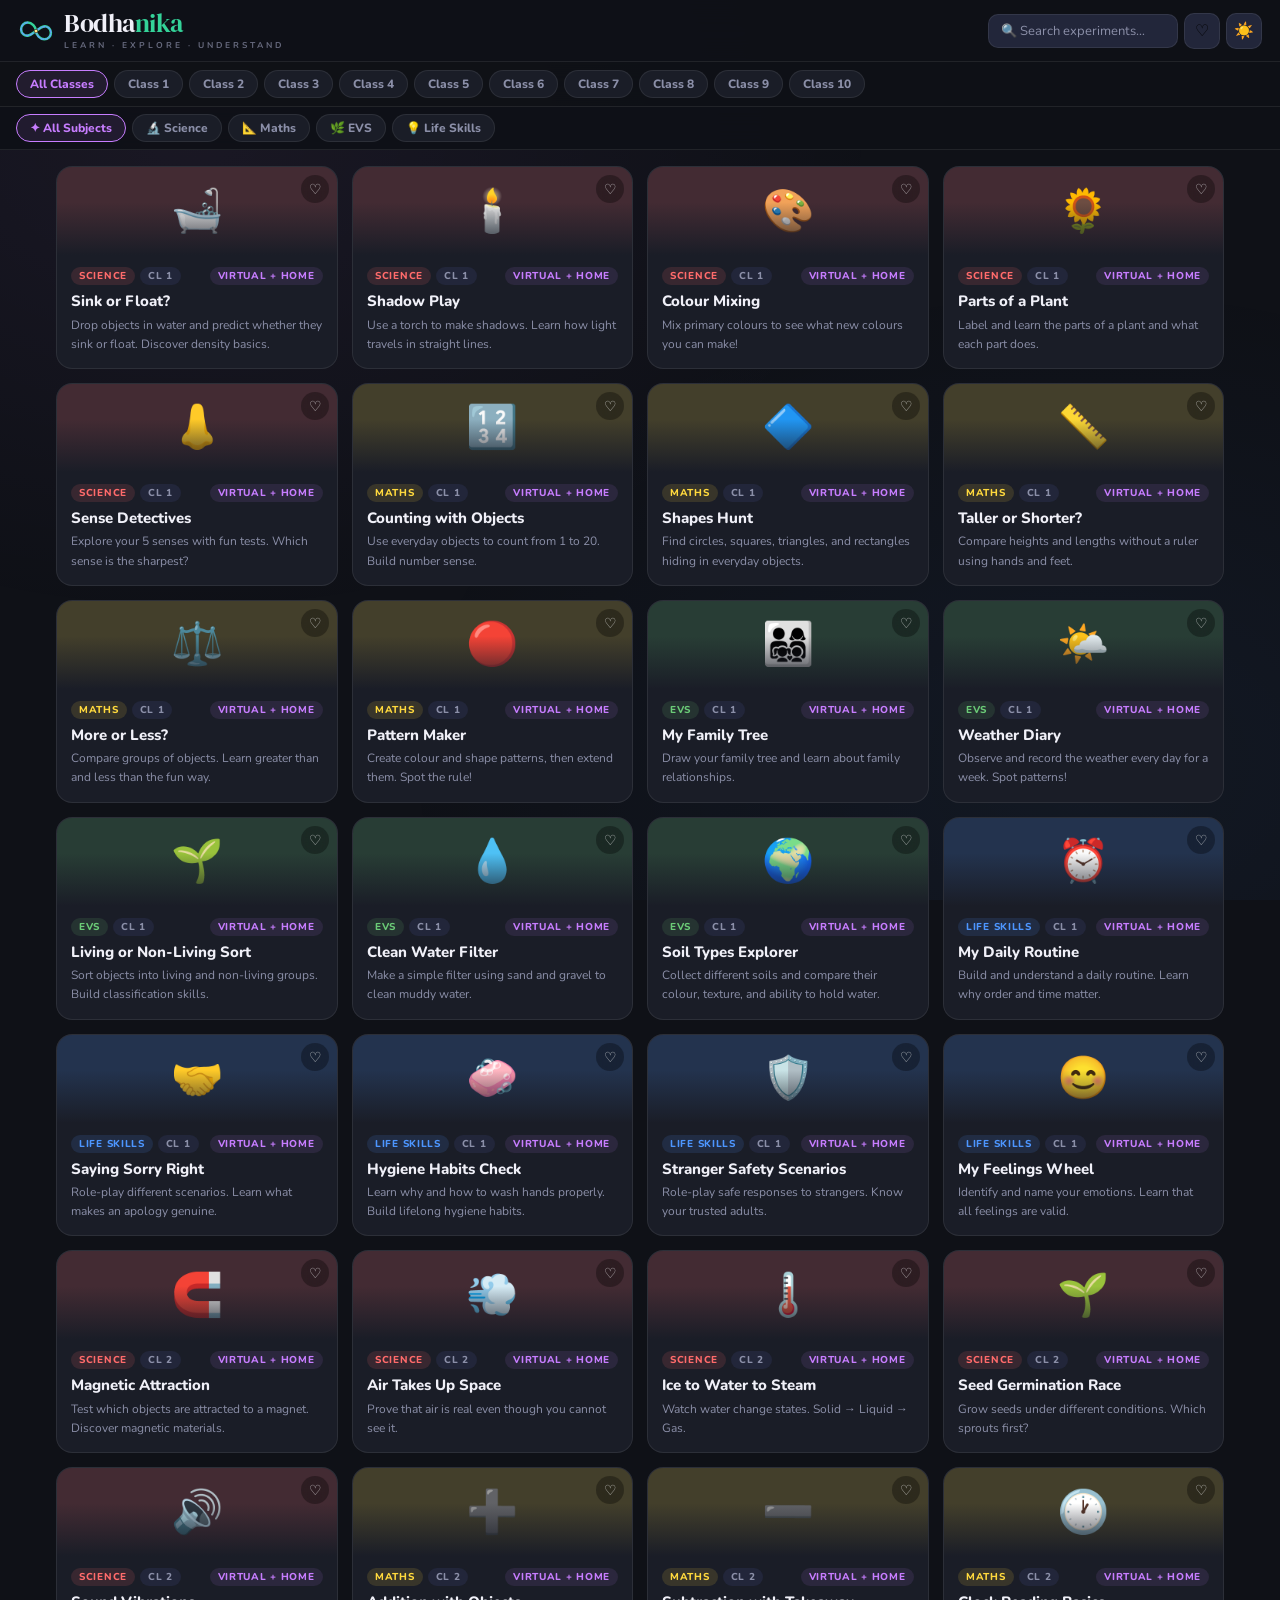
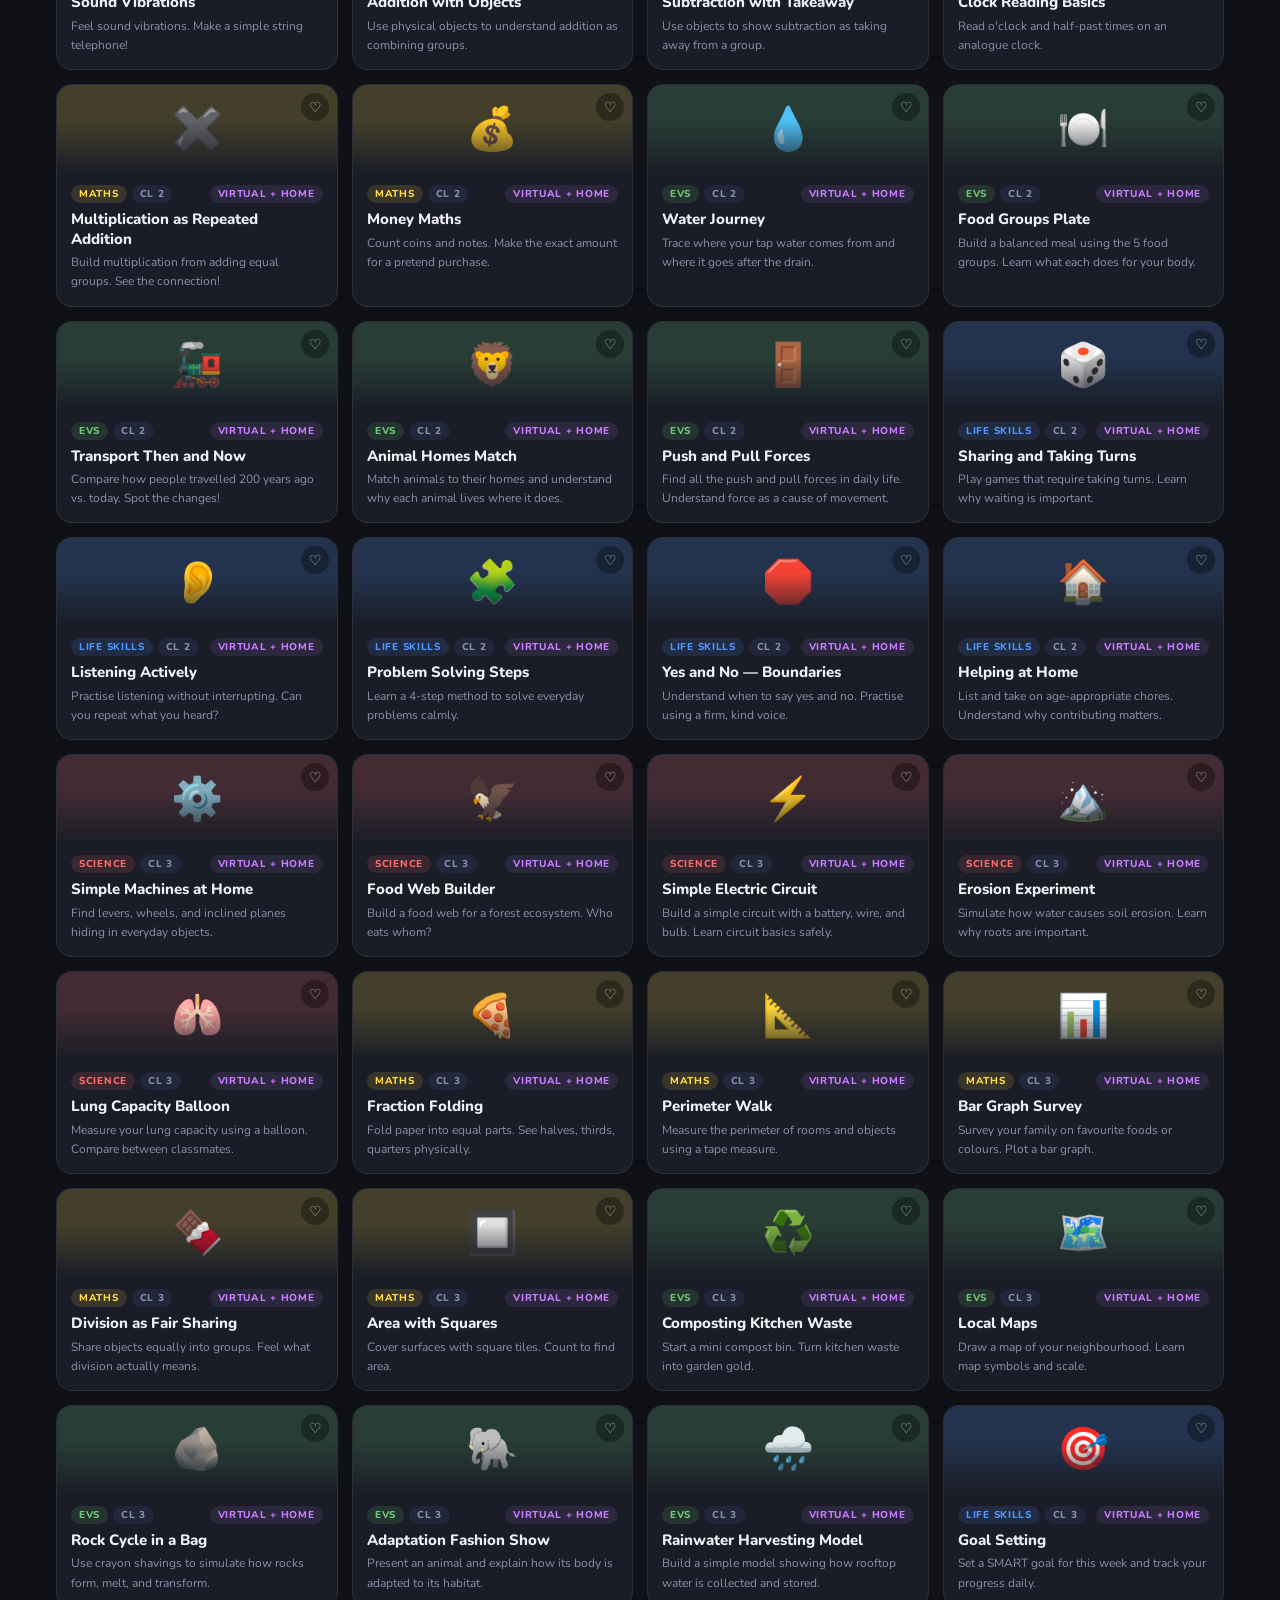
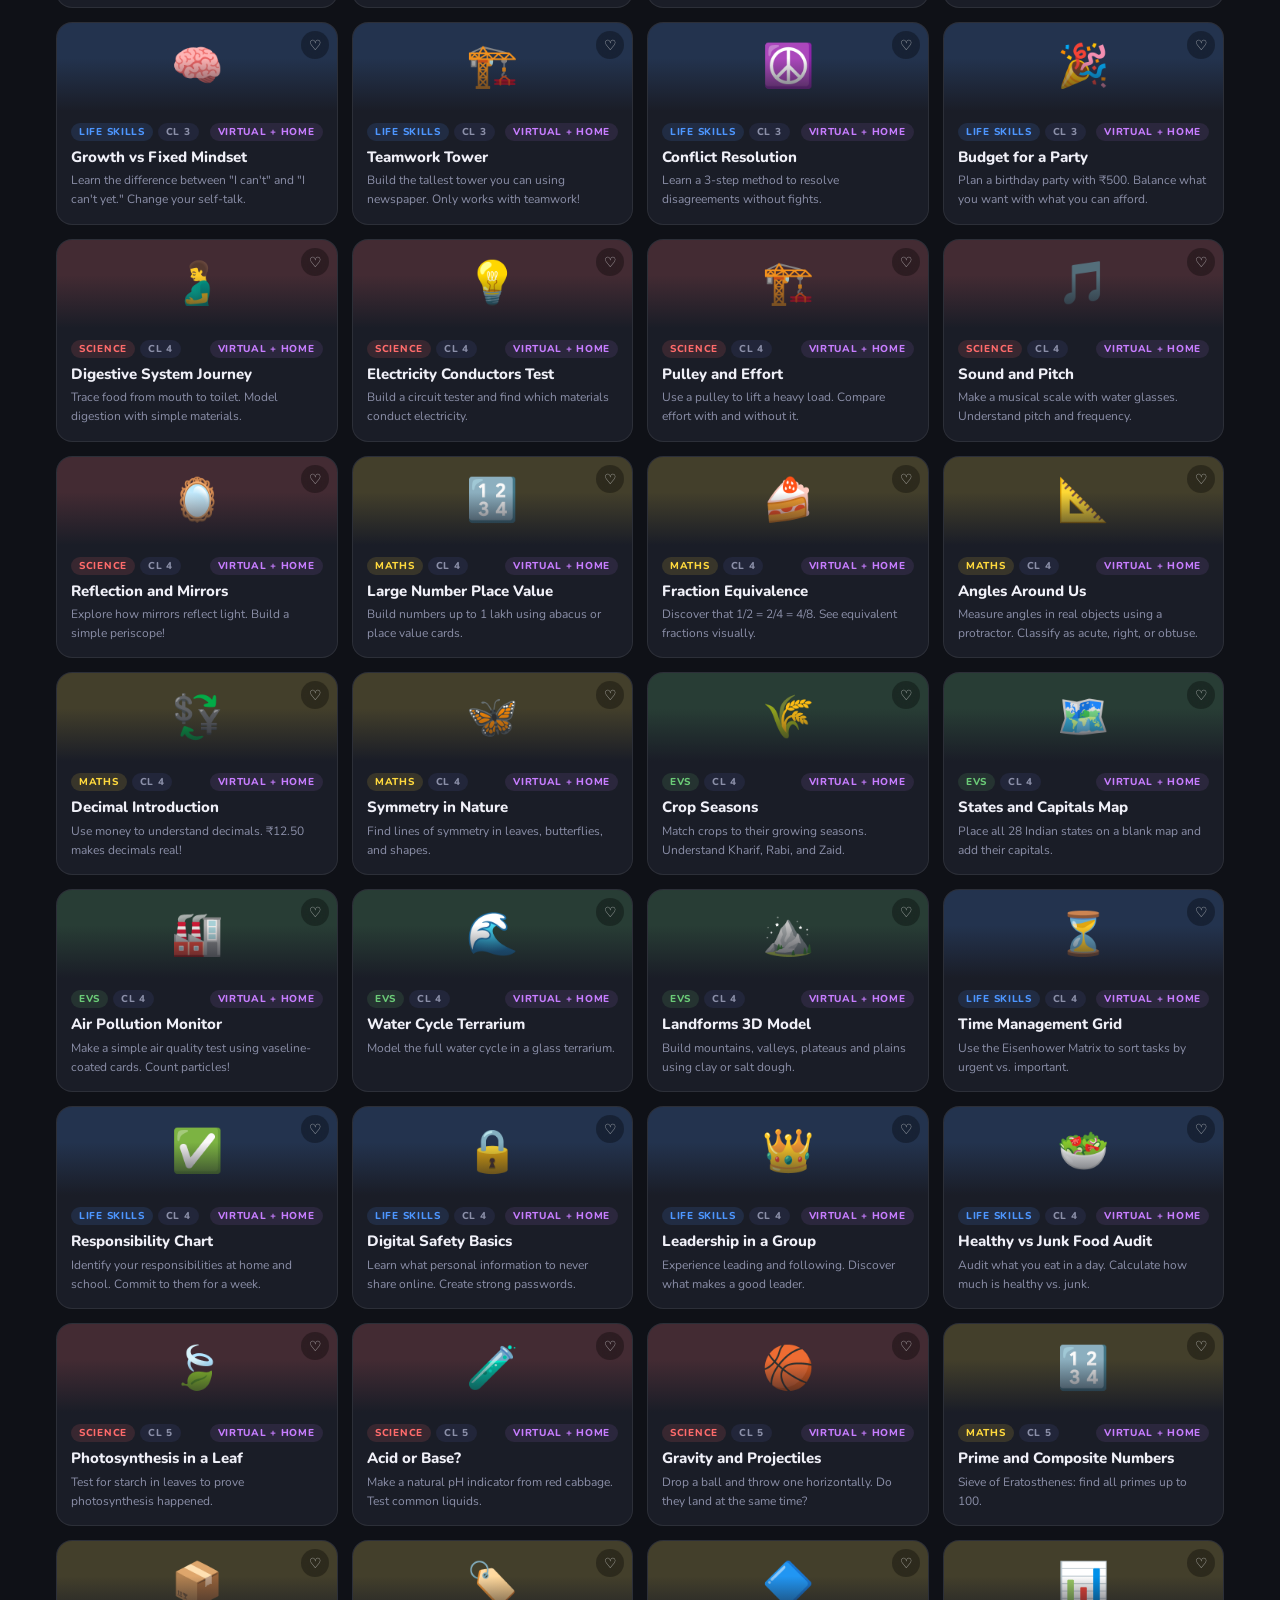
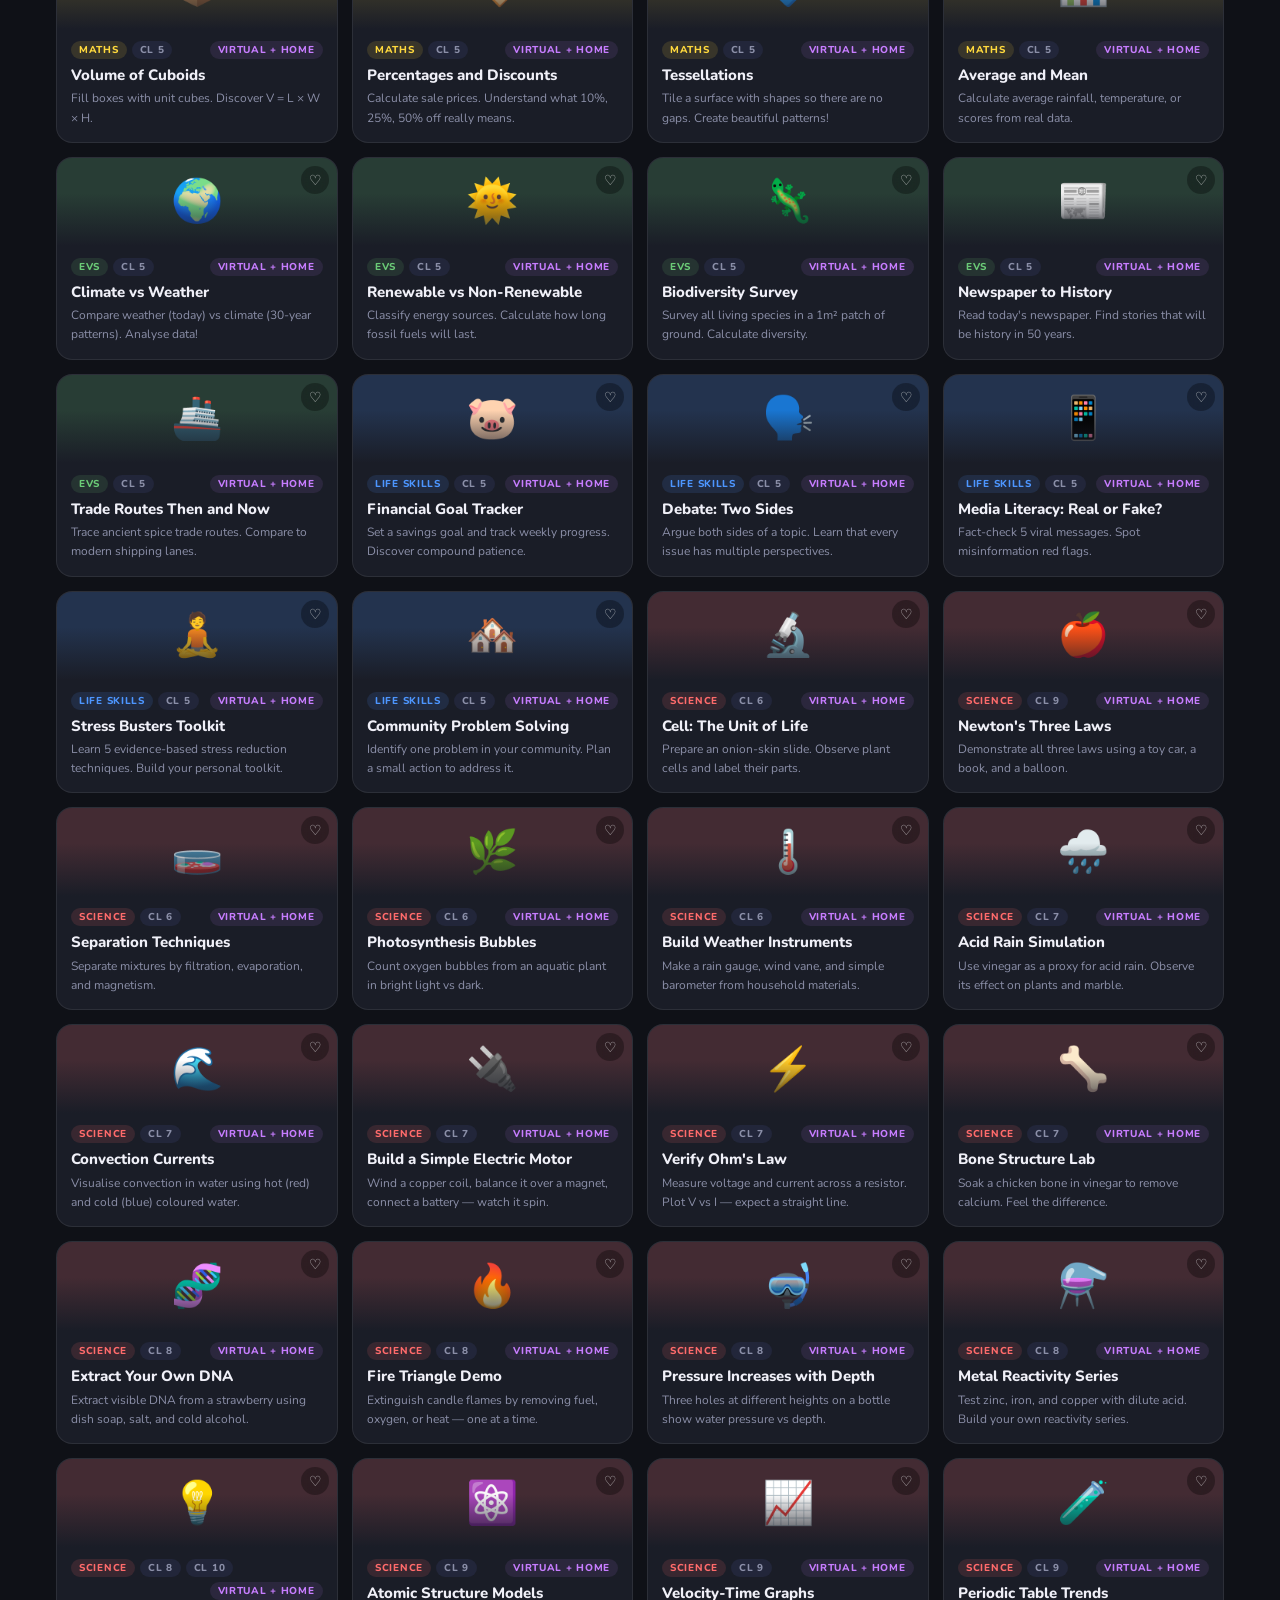
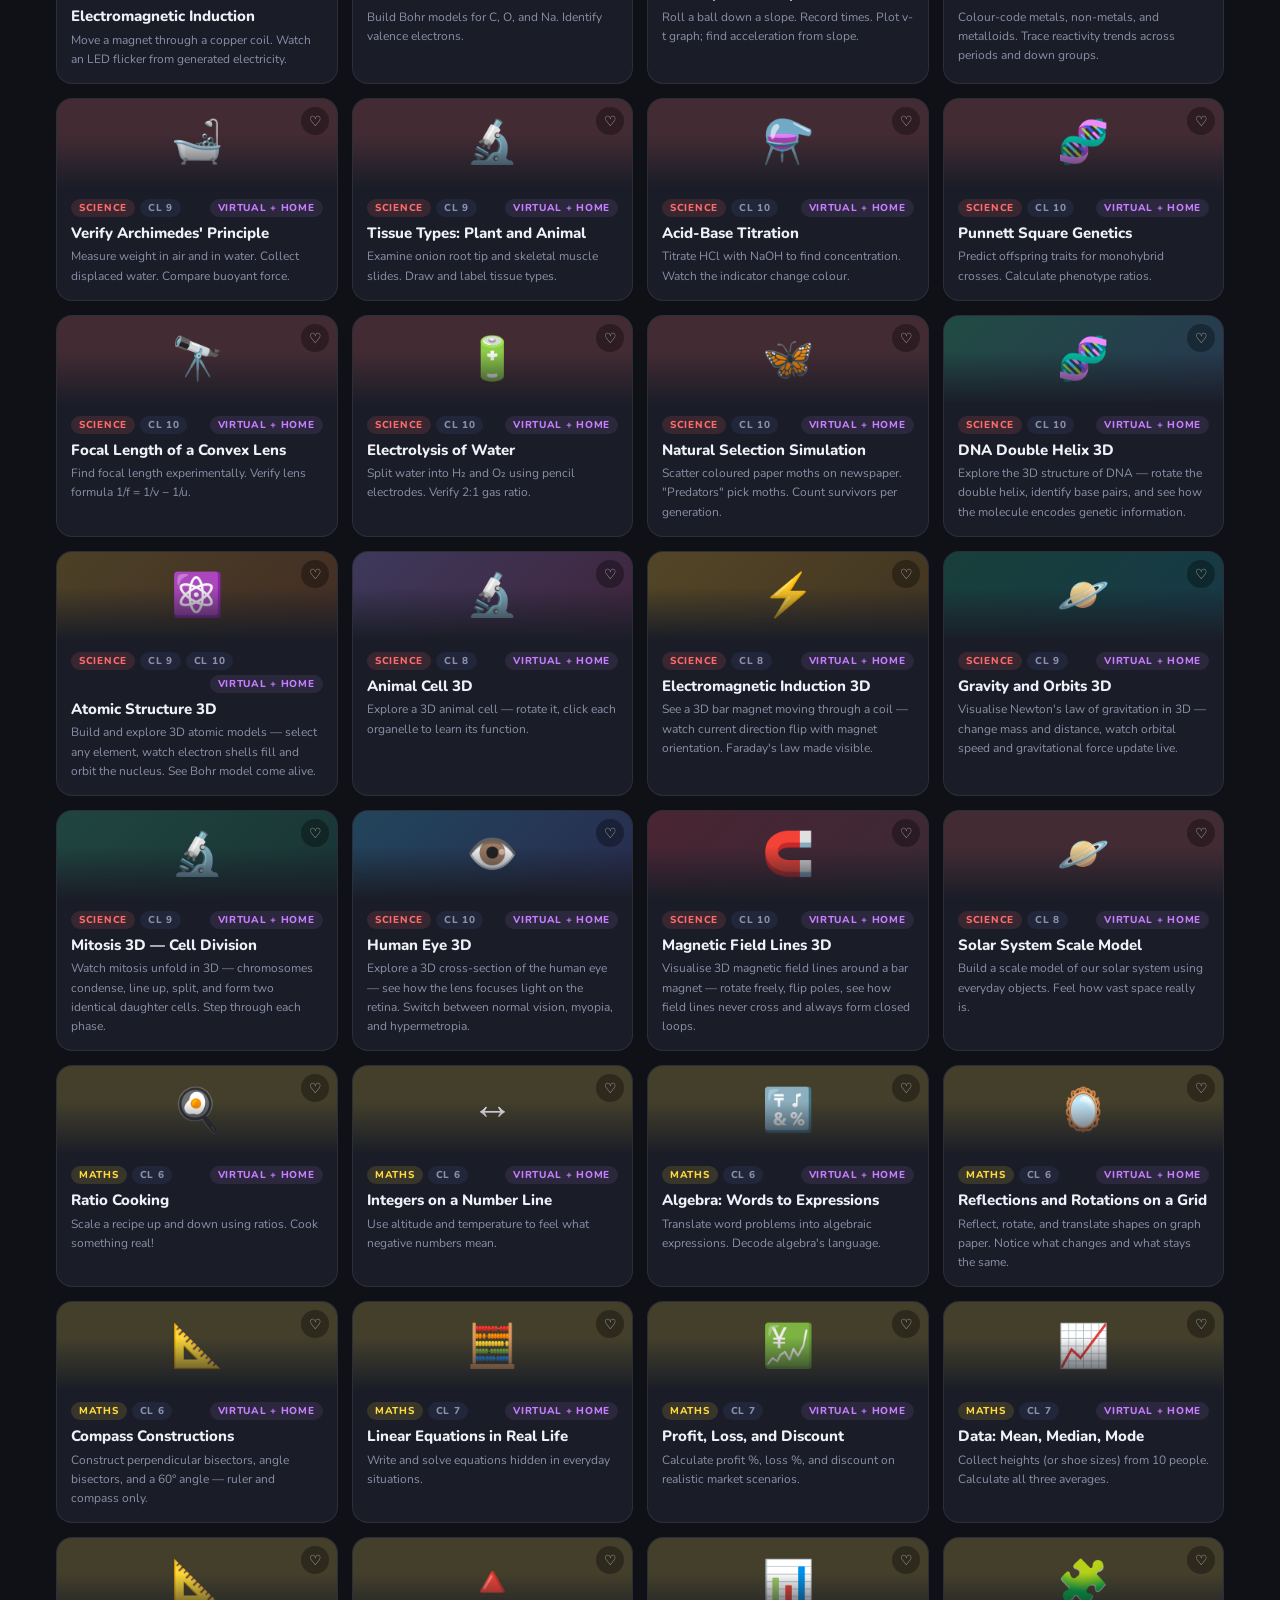
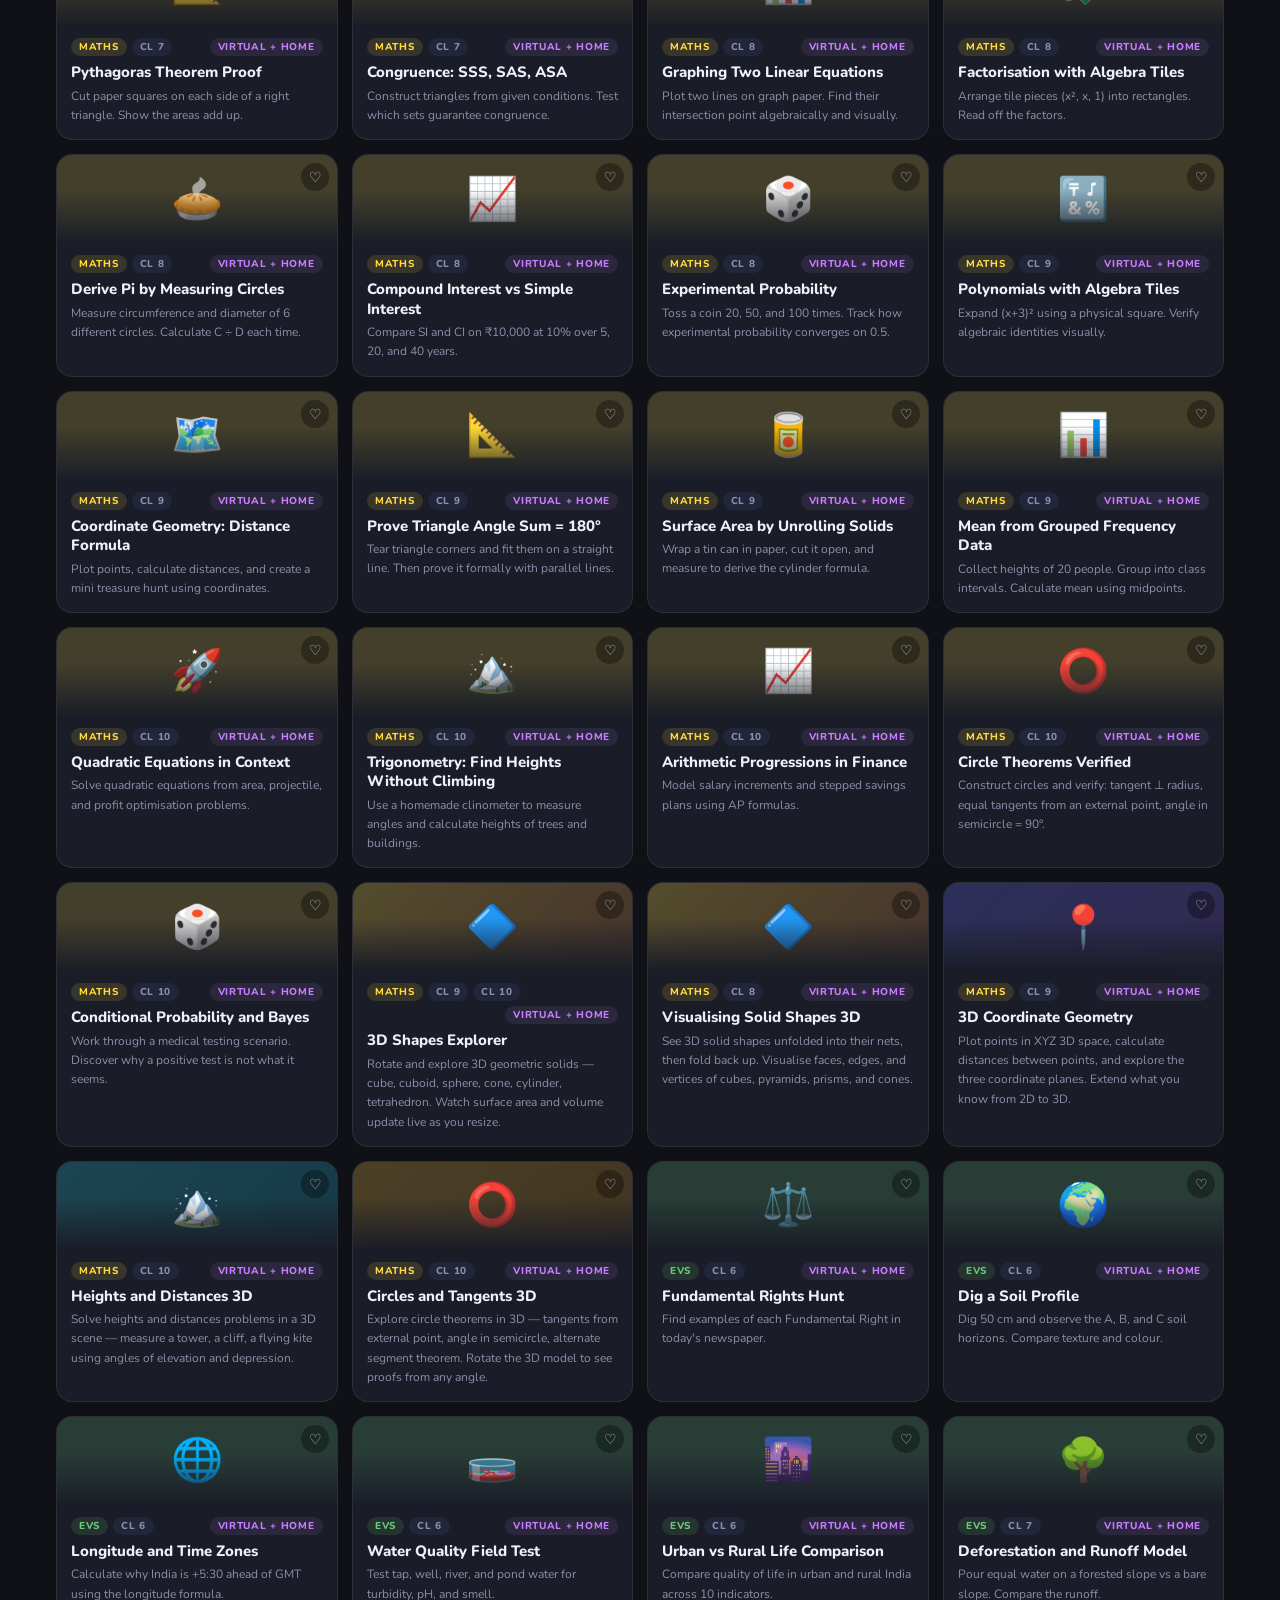
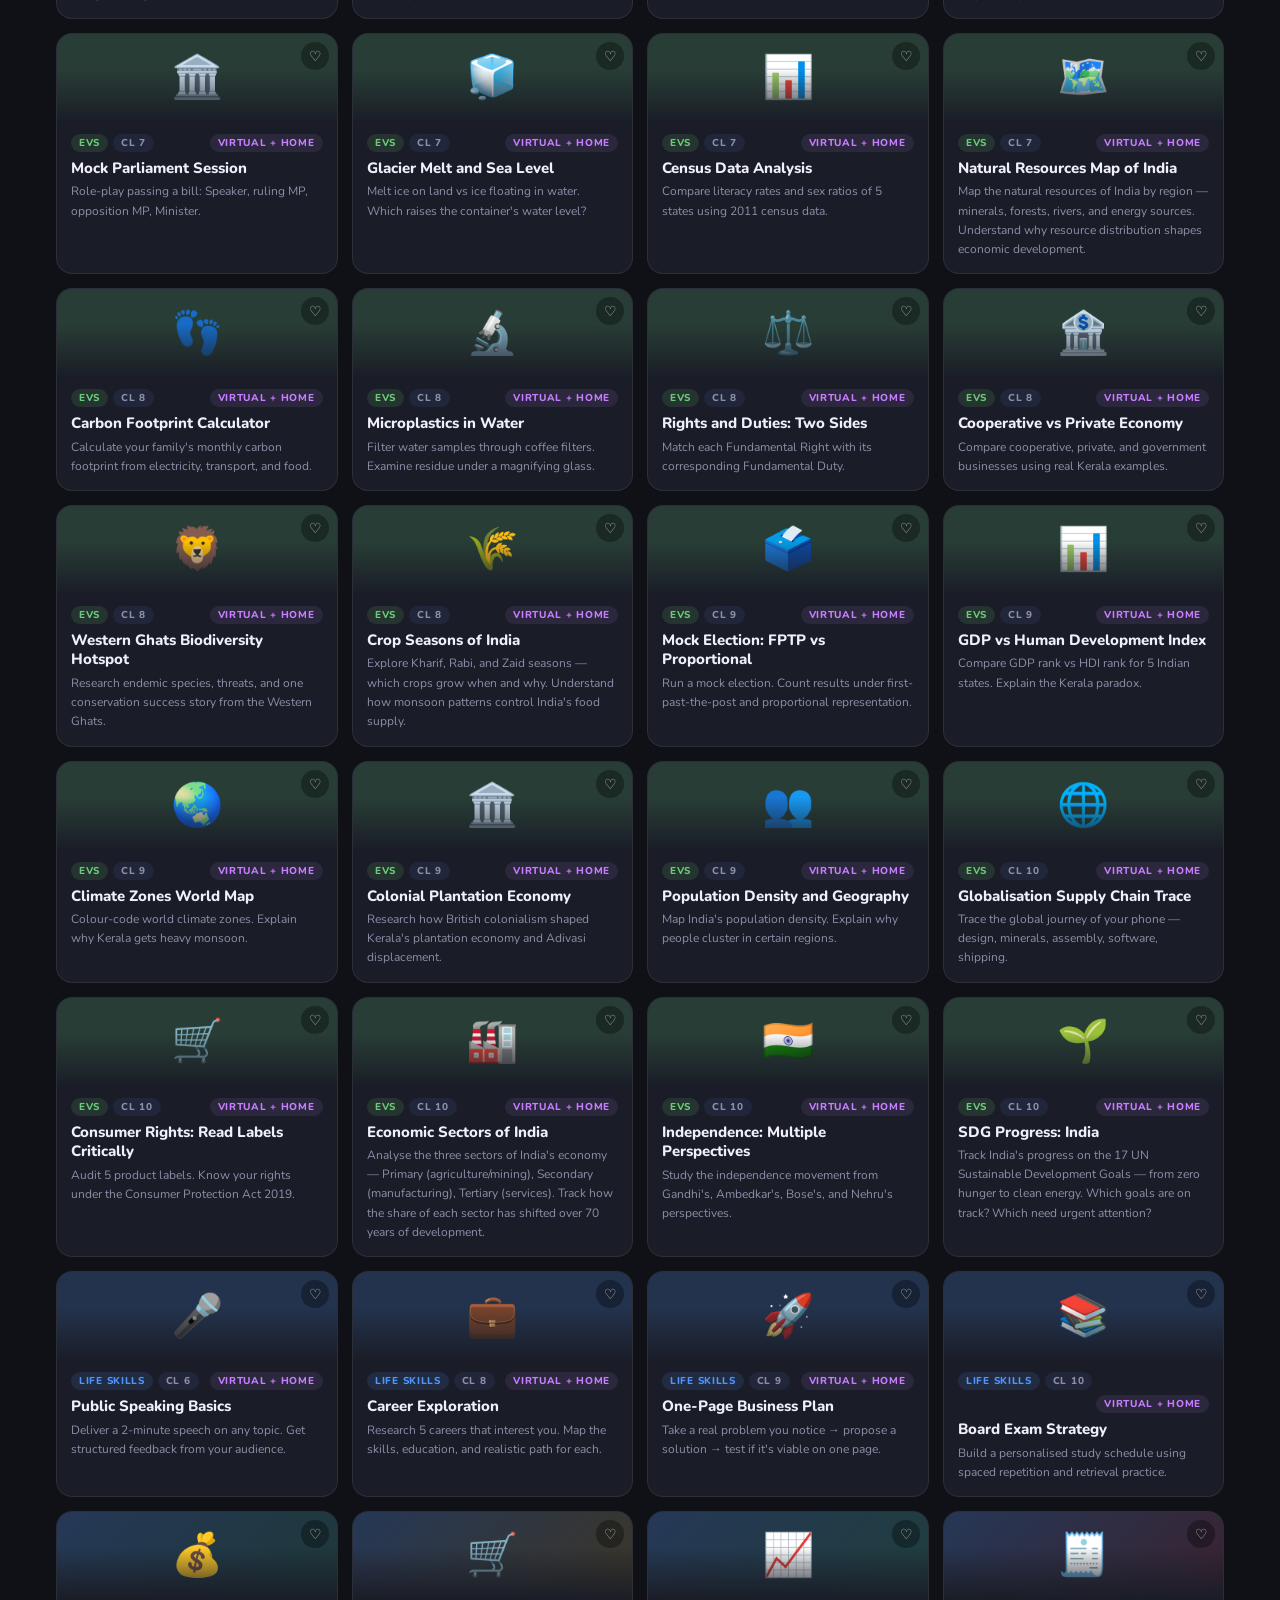
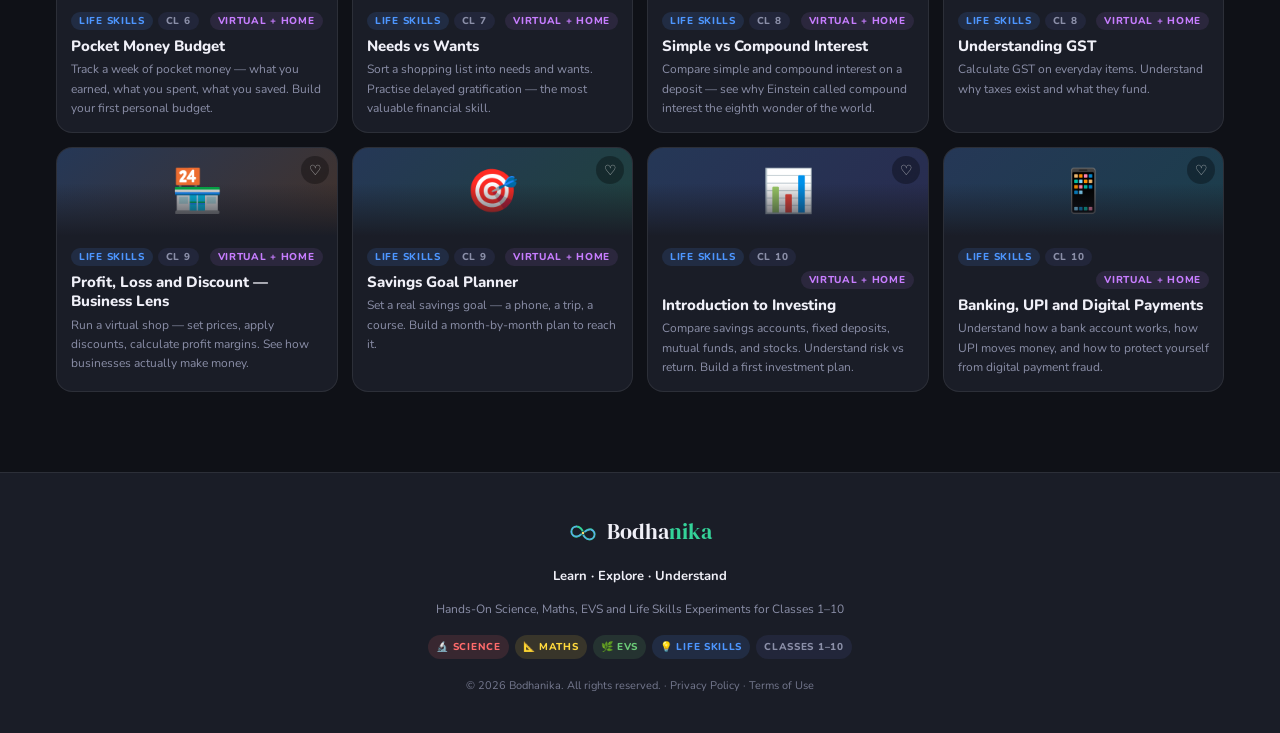
==== commit 5e9333aa: "Add files via upload" ====
--- a/index.html
+++ b/index.html
@@ -33,6 +33,47 @@
     "educationalRole": "student",
     "audienceType": "Children aged 6–16, Classes 1–10"
   }
+}
+</script>
+
+<script type="application/ld+json">
+{
+  "@context": "https://schema.org",
+  "@type": "WebSite",
+  "name": "Bodhanika",
+  "alternateName": "Bodhanika – Hands-On Learning",
+  "url": "https://bodhanika.in",
+  "description": "Free hands-on science, maths, EVS and life skills experiments for Classes 1–10 students in India.",
+  "inLanguage": "en-IN",
+  "potentialAction": {
+    "@type": "SearchAction",
+    "target": {
+      "@type": "EntryPoint",
+      "urlTemplate": "https://bodhanika.in/?q={search_term_string}"
+    },
+    "query-input": "required name=search_term_string"
+  }
+}
+</script>
+
+<script type="application/ld+json">
+{
+  "@context": "https://schema.org",
+  "@type": "Organization",
+  "name": "Bodhanika",
+  "alternateName": "Bodhanika Education",
+  "url": "https://bodhanika.in",
+  "logo": "https://bodhanika.in/icon.svg",
+  "description": "Bodhanika is a free educational platform offering hands-on experiments and interactive simulations for school students in Classes 1–10, covering Science, Maths, EVS and Life Skills.",
+  "foundingDate": "2025",
+  "areaServed": "IN",
+  "audience": {
+    "@type": "EducationalAudience",
+    "educationalRole": "student"
+  },
+  "sameAs": [
+    "https://bodhanika.in"
+  ]
 }
 </script>
 
@@ -355,5 +396,23 @@
 })();
 </script>
 
+<script>
+/* Live slider track fill — updates --val on every input event */
+document.addEventListener('input', function(e) {
+  if (e.target.type !== 'range') return;
+  var min = parseFloat(e.target.min) || 0;
+  var max = parseFloat(e.target.max) || 100;
+  var val = parseFloat(e.target.value) || 0;
+  var pct = ((val - min) / (max - min) * 100).toFixed(1) + '%';
+  e.target.style.setProperty('--val', pct);
+}, true);
+/* Init on page load for any pre-set sliders */
+document.addEventListener('DOMContentLoaded', function() {
+  document.querySelectorAll('input[type=range]').forEach(function(s) {
+    var min = parseFloat(s.min)||0, max = parseFloat(s.max)||100, val = parseFloat(s.value)||0;
+    s.style.setProperty('--val', ((val-min)/(max-min)*100).toFixed(1)+'%');
+  });
+});
+</script>
 </body>
 </html>
--- a/css/layout.css
+++ b/css/layout.css
@@ -145,6 +145,9 @@
 .stab[data-s="EVS"].active                { border-color:var(--evs);  color:var(--evs);  background:var(--evs-dim);  }
 .stab[data-s="Life Skills"].active        { border-color:var(--life); color:var(--life); background:var(--life-dim); }
 
+/* Tips mode hidden class */
+.tips-hidden { display: none !important; }
+
 /* ── Maths mode toggle ── */
 .maths-mode-wrap {
   display: flex;
--- a/css/modal.css
+++ b/css/modal.css
@@ -24,8 +24,33 @@
 .cbtn.active-math{border-color:var(--math);color:var(--math);background:var(--math-dim);}
 .cbtn.active-evs{border-color:var(--evs);color:var(--evs);background:var(--evs-dim);}
 .cbtn.active-life{border-color:var(--life);color:var(--life);background:var(--life-dim);}
-.slide{-webkit-appearance:none;appearance:none;height:5px;border-radius:3px;background:var(--surface);outline:none;cursor:pointer;}
-.slide::-webkit-slider-thumb{-webkit-appearance:none;width:16px;height:16px;border-radius:50%;background:var(--acc);cursor:pointer;}
+.slide{
+  -webkit-appearance:none;appearance:none;
+  height:6px;border-radius:4px;
+  background:linear-gradient(to right,var(--acc) var(--val,50%),var(--border) var(--val,50%));
+  outline:none;cursor:pointer;width:100%;
+  border:1px solid var(--border);
+}
+.slide::-webkit-slider-thumb{
+  -webkit-appearance:none;
+  width:20px;height:20px;border-radius:50%;
+  background:var(--acc);
+  border:2.5px solid white;
+  box-shadow:0 1px 4px rgba(0,0,0,0.35);
+  cursor:grab;
+  transition:transform .1s;
+}
+.slide::-webkit-slider-thumb:active{ cursor:grabbing; transform:scale(1.2); }
+.slide::-moz-range-thumb{
+  width:20px;height:20px;border-radius:50%;
+  background:var(--acc);
+  border:2.5px solid white;
+  box-shadow:0 1px 4px rgba(0,0,0,0.35);
+  cursor:grab;
+}
+.slide::-moz-range-track{ height:6px;border-radius:4px;background:var(--border); }
+.slide::-webkit-slider-runnable-track{ height:6px;border-radius:4px; }
+[data-theme="light"] .slide{ border-color:rgba(0,0,0,0.15); }
 .h-section{margin-bottom:14px;}
 .h-section h4{font-size:11px;font-weight:800;text-transform:uppercase;letter-spacing:.8px;color:var(--muted);margin-bottom:8px;}
 .mats{display:flex;flex-wrap:wrap;gap:6px;}
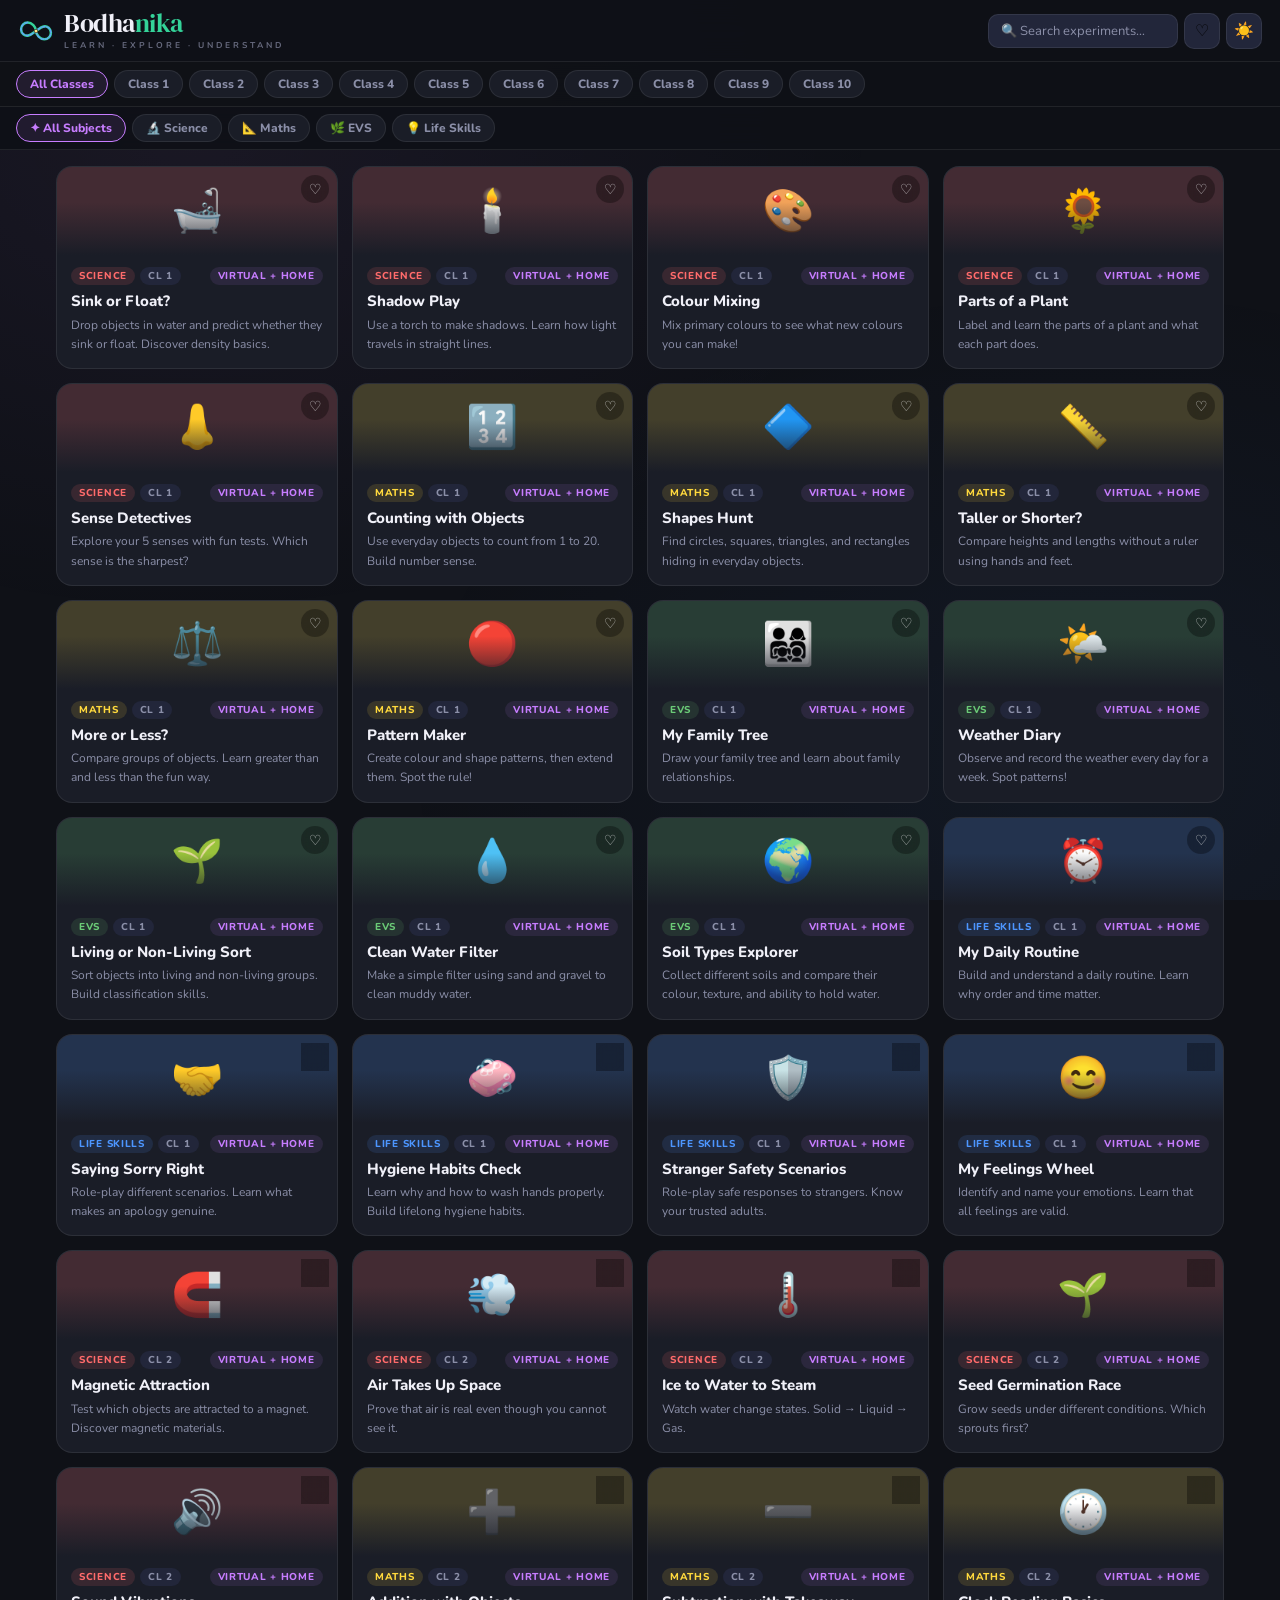
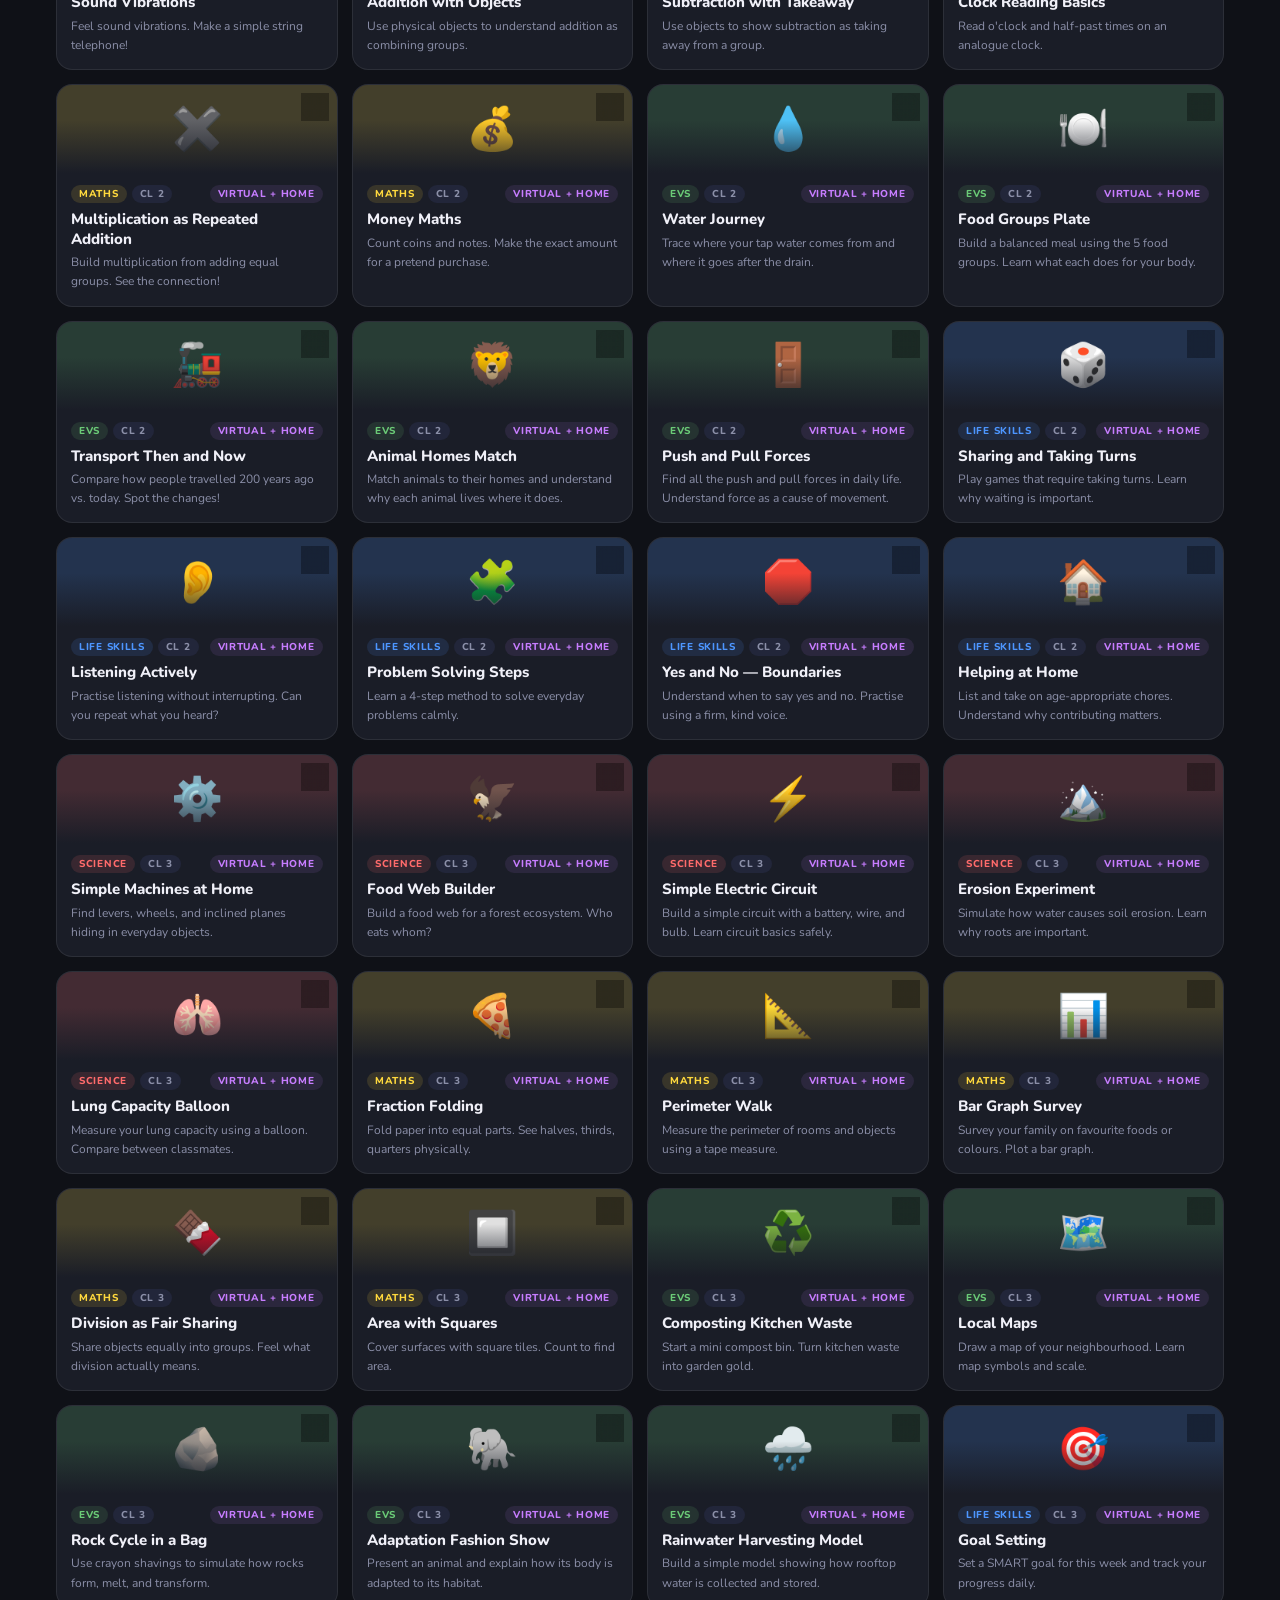
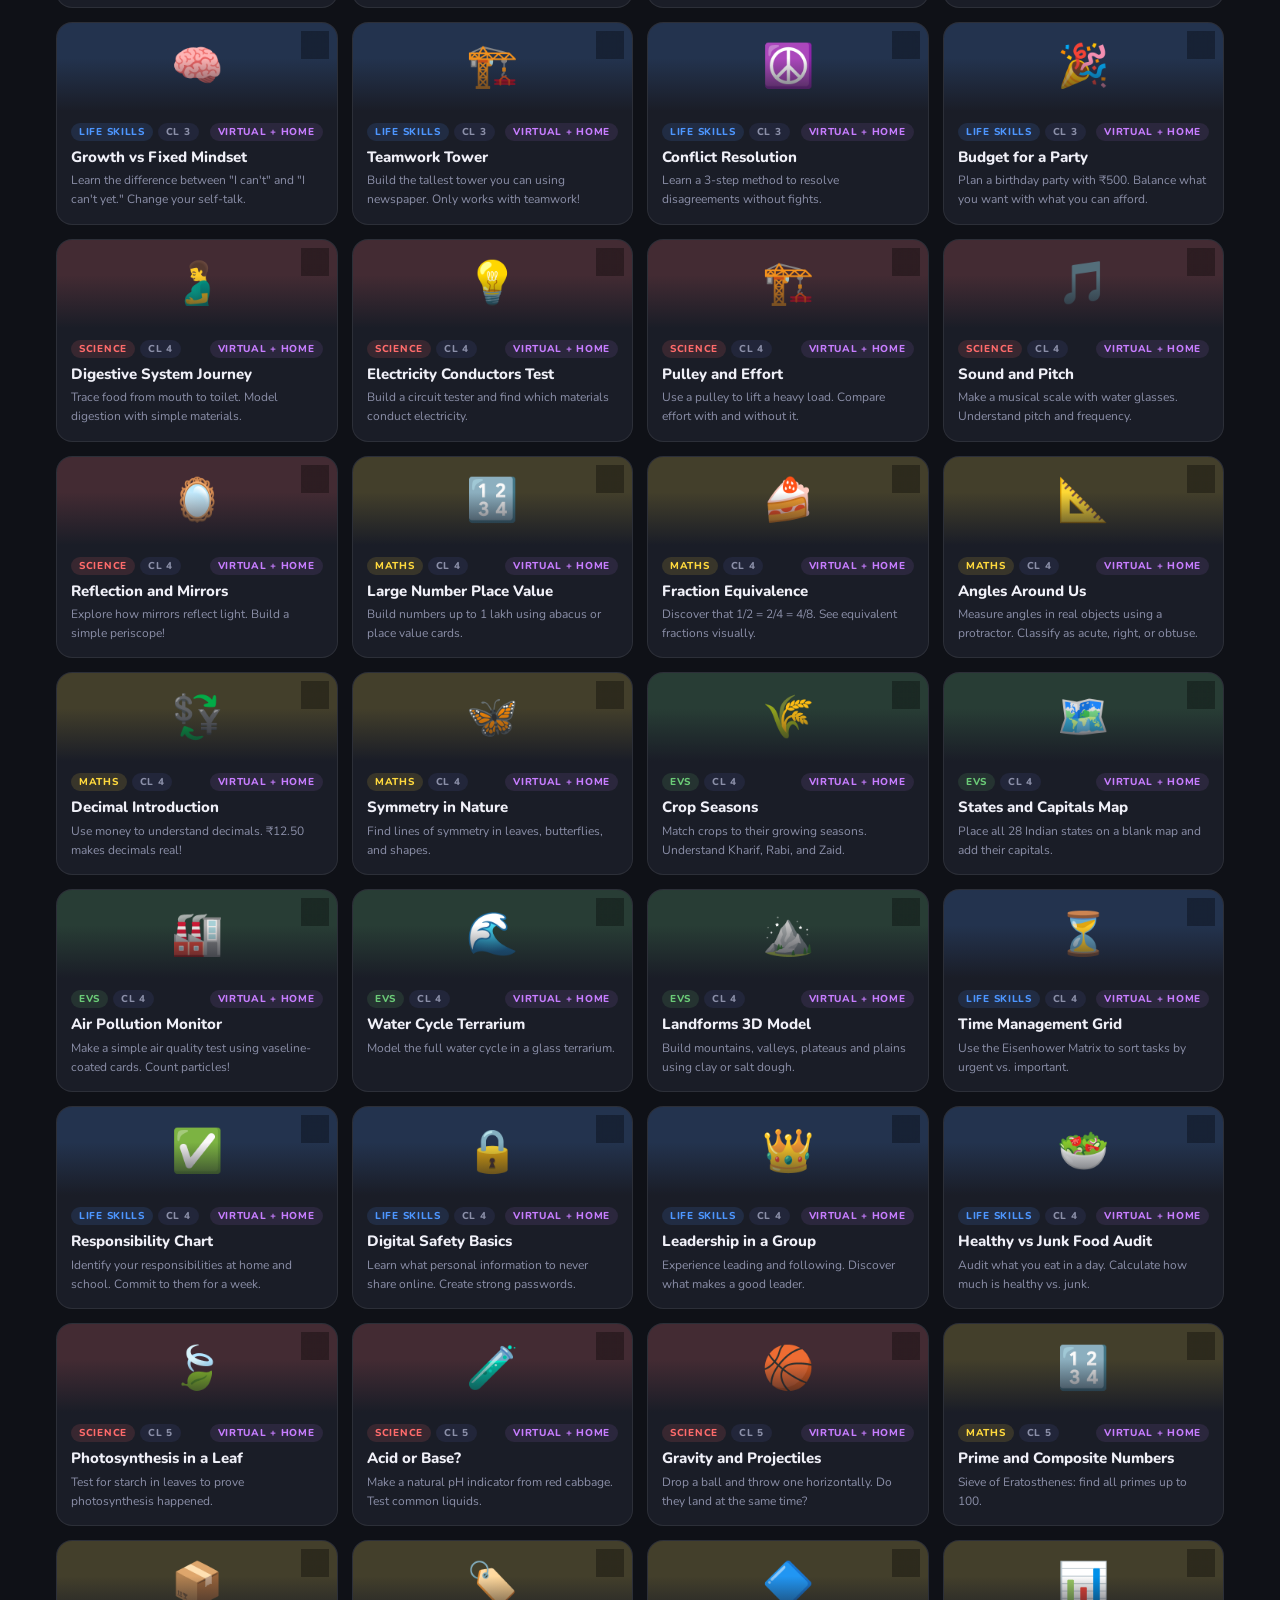
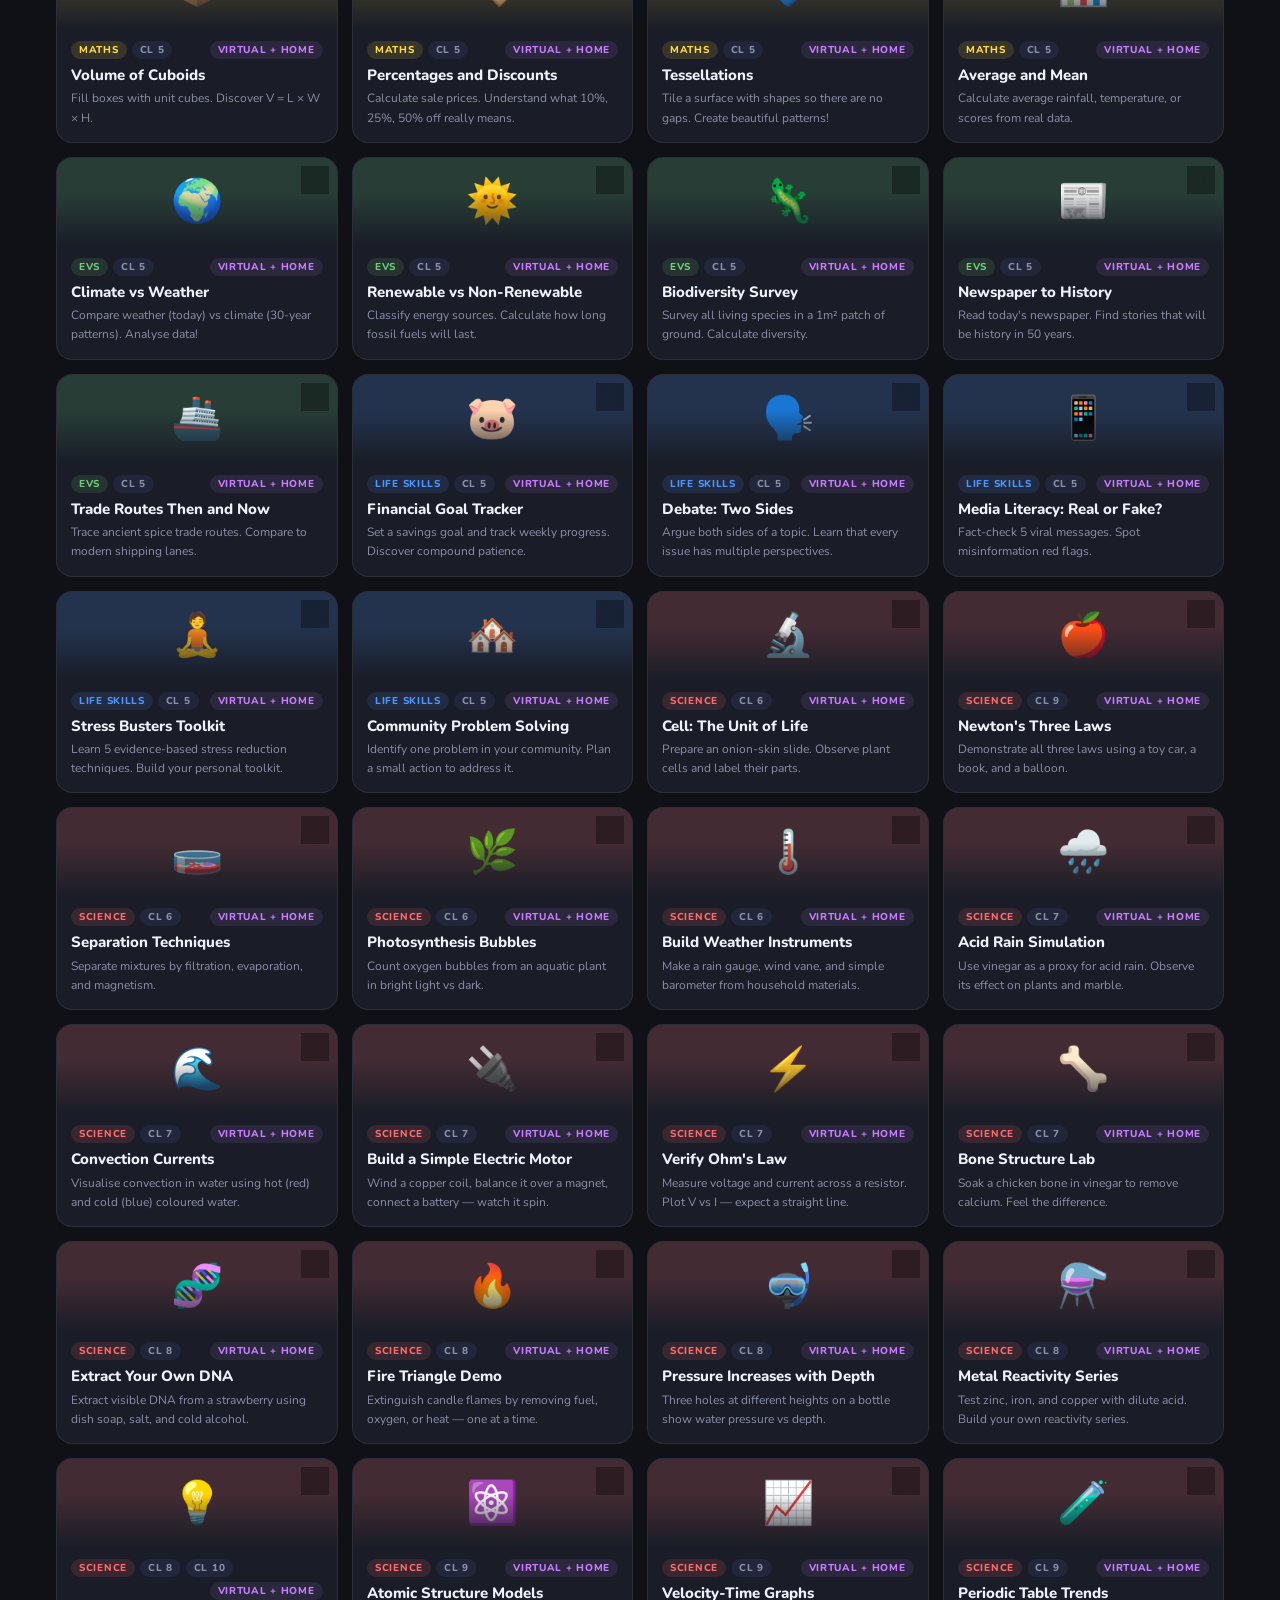
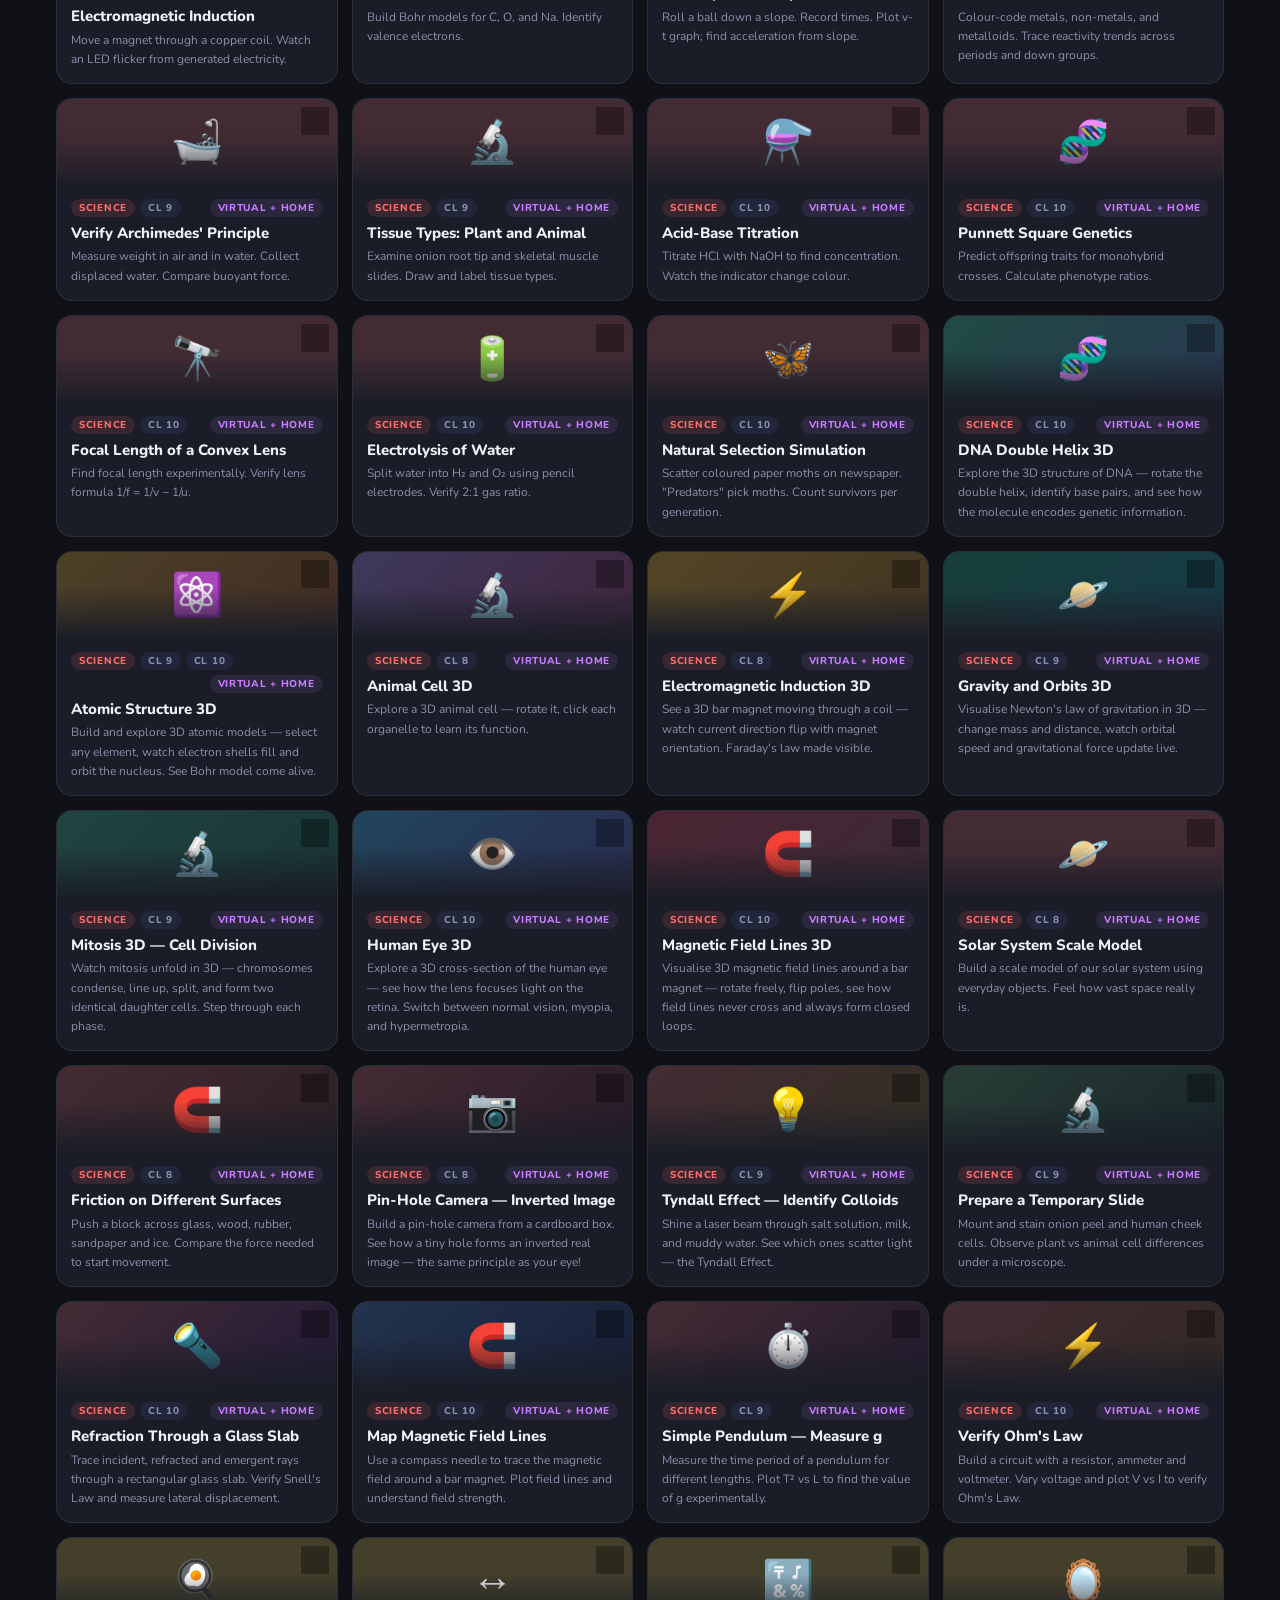
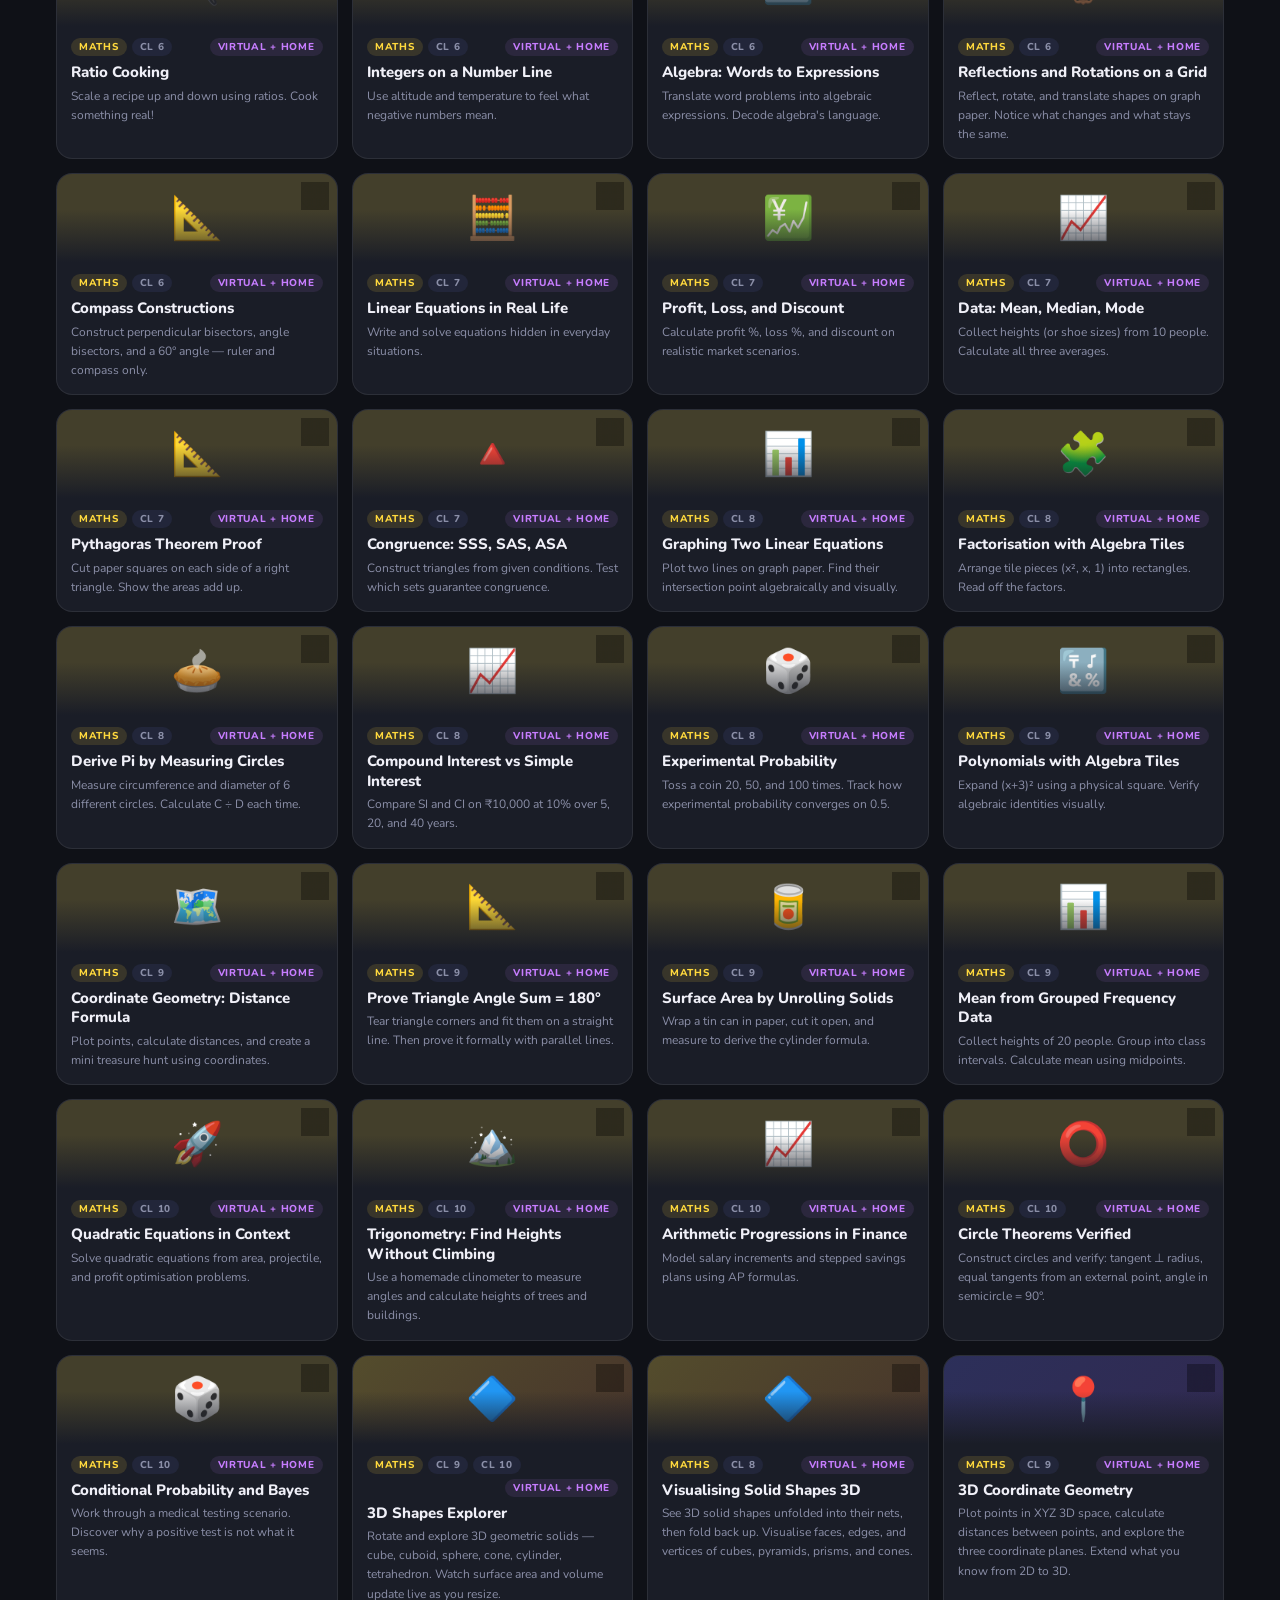
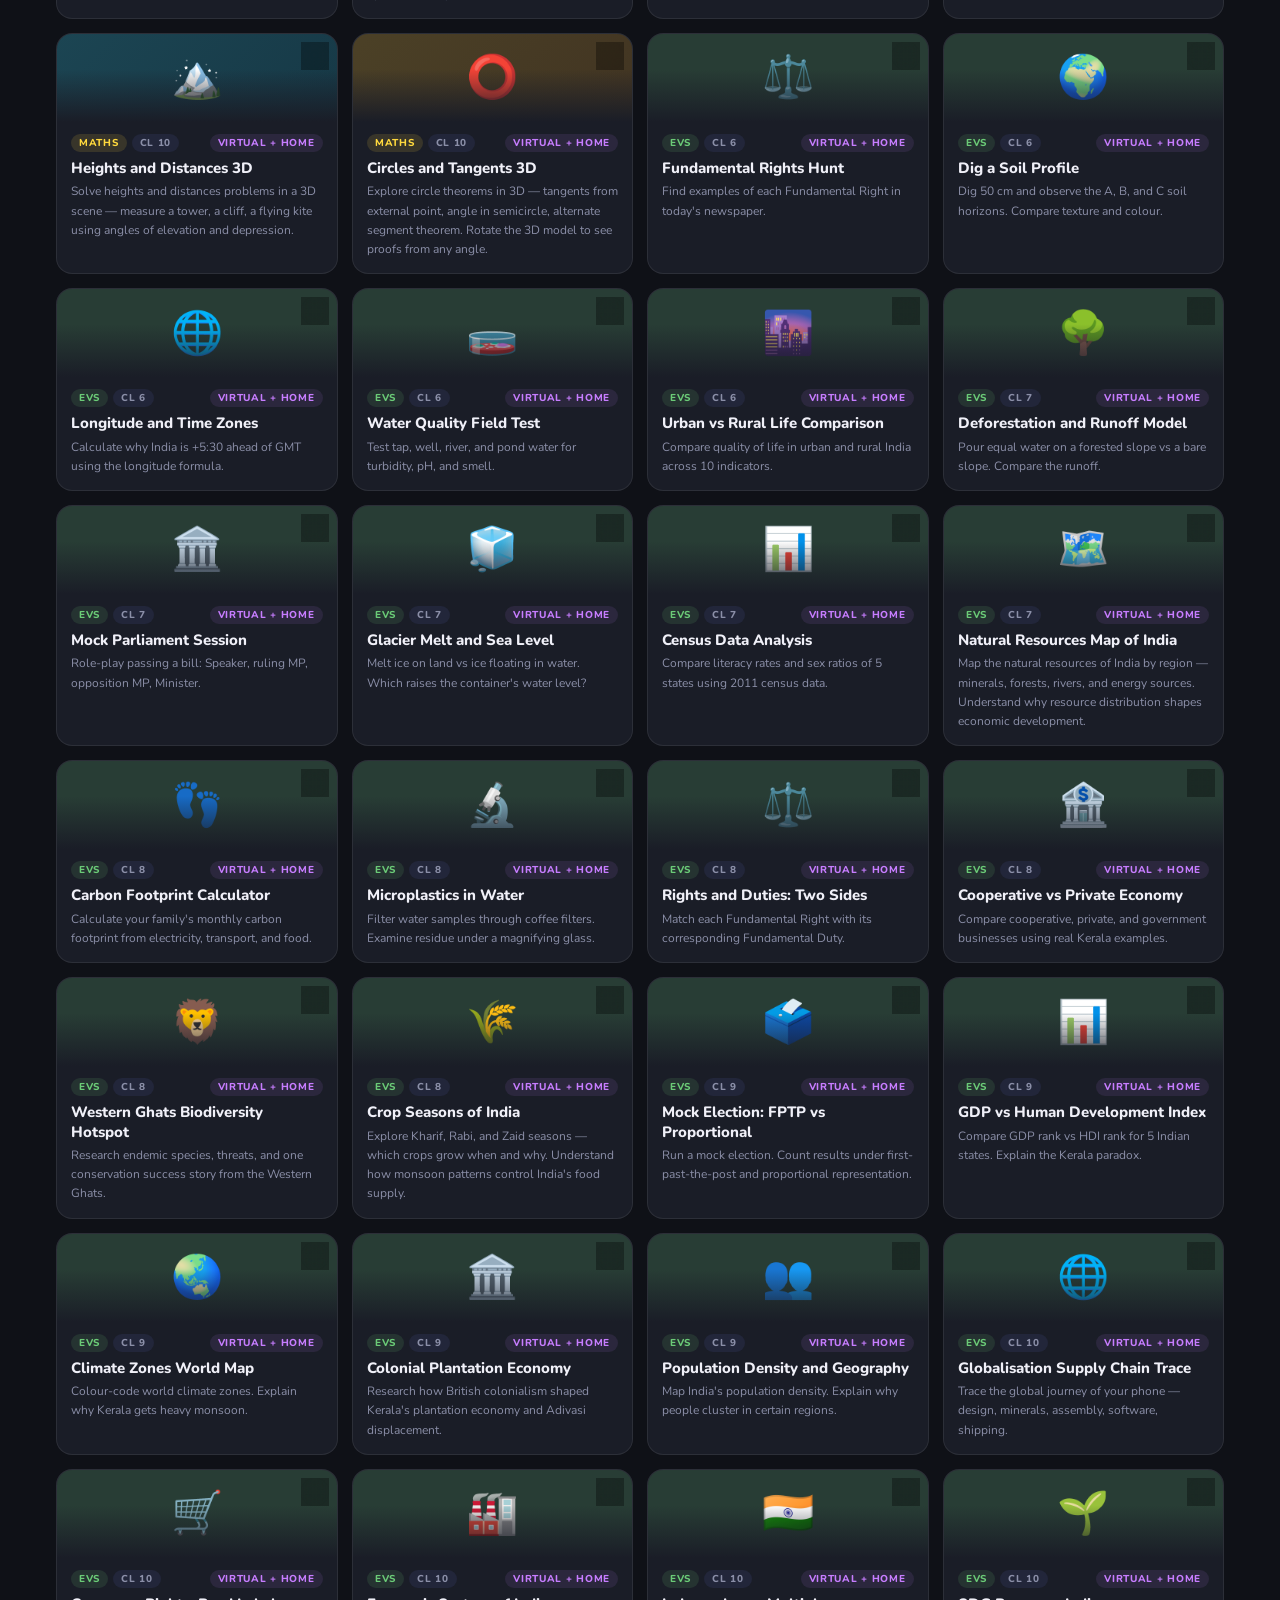
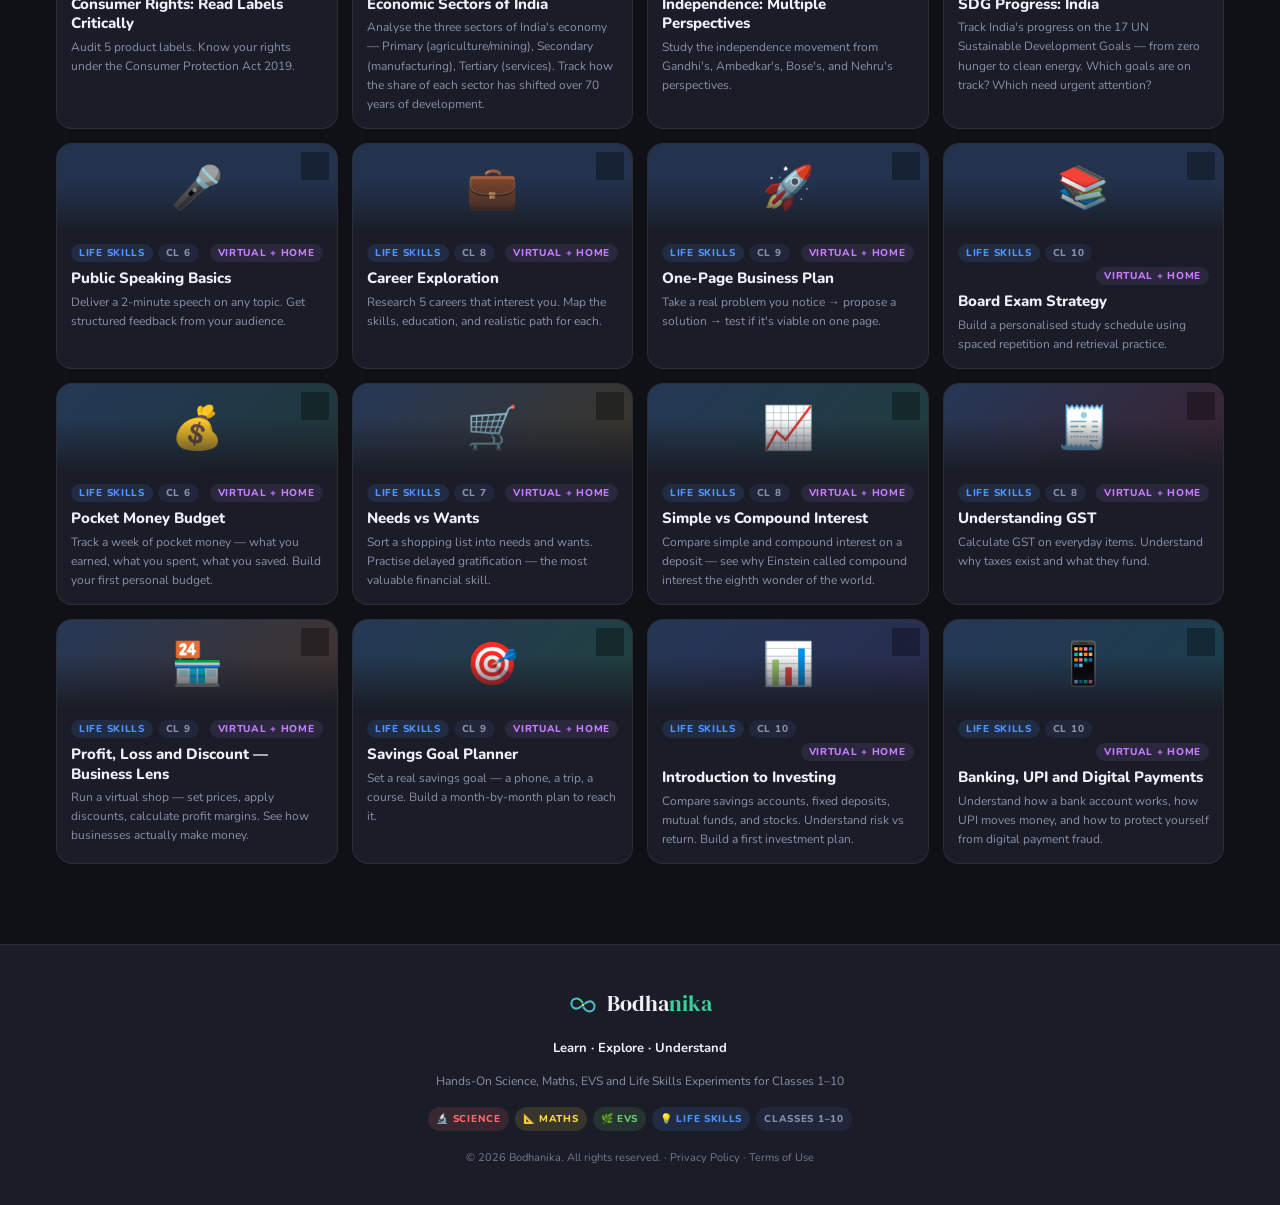
==== commit 55b63aa4: "Add files via upload" ====
--- a/index.html
+++ b/index.html
@@ -397,22 +397,31 @@
 </script>
 
 <script>
-/* Live slider track fill — updates --val on every input event */
+/* ── Slider track fill ── */
+function initSlider(s) {
+  var min = parseFloat(s.min)||0, max = parseFloat(s.max)||100, val = parseFloat(s.value)||0;
+  s.style.setProperty('--val', ((val-min)/(max-min)*100).toFixed(1)+'%');
+}
+/* Update on drag */
 document.addEventListener('input', function(e) {
   if (e.target.type !== 'range') return;
-  var min = parseFloat(e.target.min) || 0;
-  var max = parseFloat(e.target.max) || 100;
-  var val = parseFloat(e.target.value) || 0;
-  var pct = ((val - min) / (max - min) * 100).toFixed(1) + '%';
-  e.target.style.setProperty('--val', pct);
+  var min = parseFloat(e.target.min)||0, max = parseFloat(e.target.max)||100, val = parseFloat(e.target.value)||0;
+  e.target.style.setProperty('--val', ((val-min)/(max-min)*100).toFixed(1)+'%');
 }, true);
-/* Init on page load for any pre-set sliders */
+/* Init all sliders present at load */
 document.addEventListener('DOMContentLoaded', function() {
-  document.querySelectorAll('input[type=range]').forEach(function(s) {
-    var min = parseFloat(s.min)||0, max = parseFloat(s.max)||100, val = parseFloat(s.value)||0;
-    s.style.setProperty('--val', ((val-min)/(max-min)*100).toFixed(1)+'%');
+  document.querySelectorAll('input[type=range]').forEach(initSlider);
+});
+/* Init dynamically injected sliders (sim modals inject sliders into DOM) */
+new MutationObserver(function(mutations) {
+  mutations.forEach(function(m) {
+    m.addedNodes.forEach(function(node) {
+      if (node.nodeType !== 1) return;
+      if (node.matches && node.matches('input[type=range]')) { initSlider(node); return; }
+      node.querySelectorAll && node.querySelectorAll('input[type=range]').forEach(initSlider);
+    });
   });
-});
+}).observe(document.body, { childList:true, subtree:true });
 </script>
 </body>
 </html>
--- a/css/modal.css
+++ b/css/modal.css
@@ -26,31 +26,38 @@
 .cbtn.active-life{border-color:var(--life);color:var(--life);background:var(--life-dim);}
 .slide{
   -webkit-appearance:none;appearance:none;
-  height:6px;border-radius:4px;
-  background:linear-gradient(to right,var(--acc) var(--val,50%),var(--border) var(--val,50%));
+  height:8px;border-radius:8px;
+  background:linear-gradient(to right,var(--acc) var(--val,40%),var(--surface2) var(--val,40%));
   outline:none;cursor:pointer;width:100%;
-  border:1px solid var(--border);
+  border:none;
+  vertical-align:middle;
+}
+.slide::-webkit-slider-runnable-track{
+  height:8px;border-radius:8px;
 }
 .slide::-webkit-slider-thumb{
   -webkit-appearance:none;
-  width:20px;height:20px;border-radius:50%;
+  width:22px;height:22px;border-radius:50%;
   background:var(--acc);
-  border:2.5px solid white;
-  box-shadow:0 1px 4px rgba(0,0,0,0.35);
-  cursor:grab;
-  transition:transform .1s;
+  border:none;
+  box-shadow:0 2px 8px rgba(0,0,0,0.28);
+  cursor:pointer;
+  transition:transform .12s,box-shadow .12s;
+  margin-top:-7px;
 }
-.slide::-webkit-slider-thumb:active{ cursor:grabbing; transform:scale(1.2); }
+.slide::-webkit-slider-thumb:hover{ box-shadow:0 2px 14px rgba(0,0,0,0.36); transform:scale(1.08); }
+.slide::-webkit-slider-thumb:active{ cursor:grabbing; transform:scale(1.15); }
+.slide::-moz-range-track{ height:8px;border-radius:8px;background:var(--surface2); }
+.slide::-moz-range-progress{ height:8px;border-radius:8px;background:var(--acc); }
 .slide::-moz-range-thumb{
-  width:20px;height:20px;border-radius:50%;
-  background:var(--acc);
-  border:2.5px solid white;
-  box-shadow:0 1px 4px rgba(0,0,0,0.35);
-  cursor:grab;
+  width:22px;height:22px;border-radius:50%;
+  background:var(--acc);border:none;
+  box-shadow:0 2px 8px rgba(0,0,0,0.28);
+  cursor:pointer;
 }
-.slide::-moz-range-track{ height:6px;border-radius:4px;background:var(--border); }
-.slide::-webkit-slider-runnable-track{ height:6px;border-radius:4px; }
-[data-theme="light"] .slide{ border-color:rgba(0,0,0,0.15); }
+[data-theme="light"] .slide{
+  background:linear-gradient(to right,var(--acc) var(--val,40%),rgba(0,0,0,0.10) var(--val,40%));
+}
 .h-section{margin-bottom:14px;}
 .h-section h4{font-size:11px;font-weight:800;text-transform:uppercase;letter-spacing:.8px;color:var(--muted);margin-bottom:8px;}
 .mats{display:flex;flex-wrap:wrap;gap:6px;}
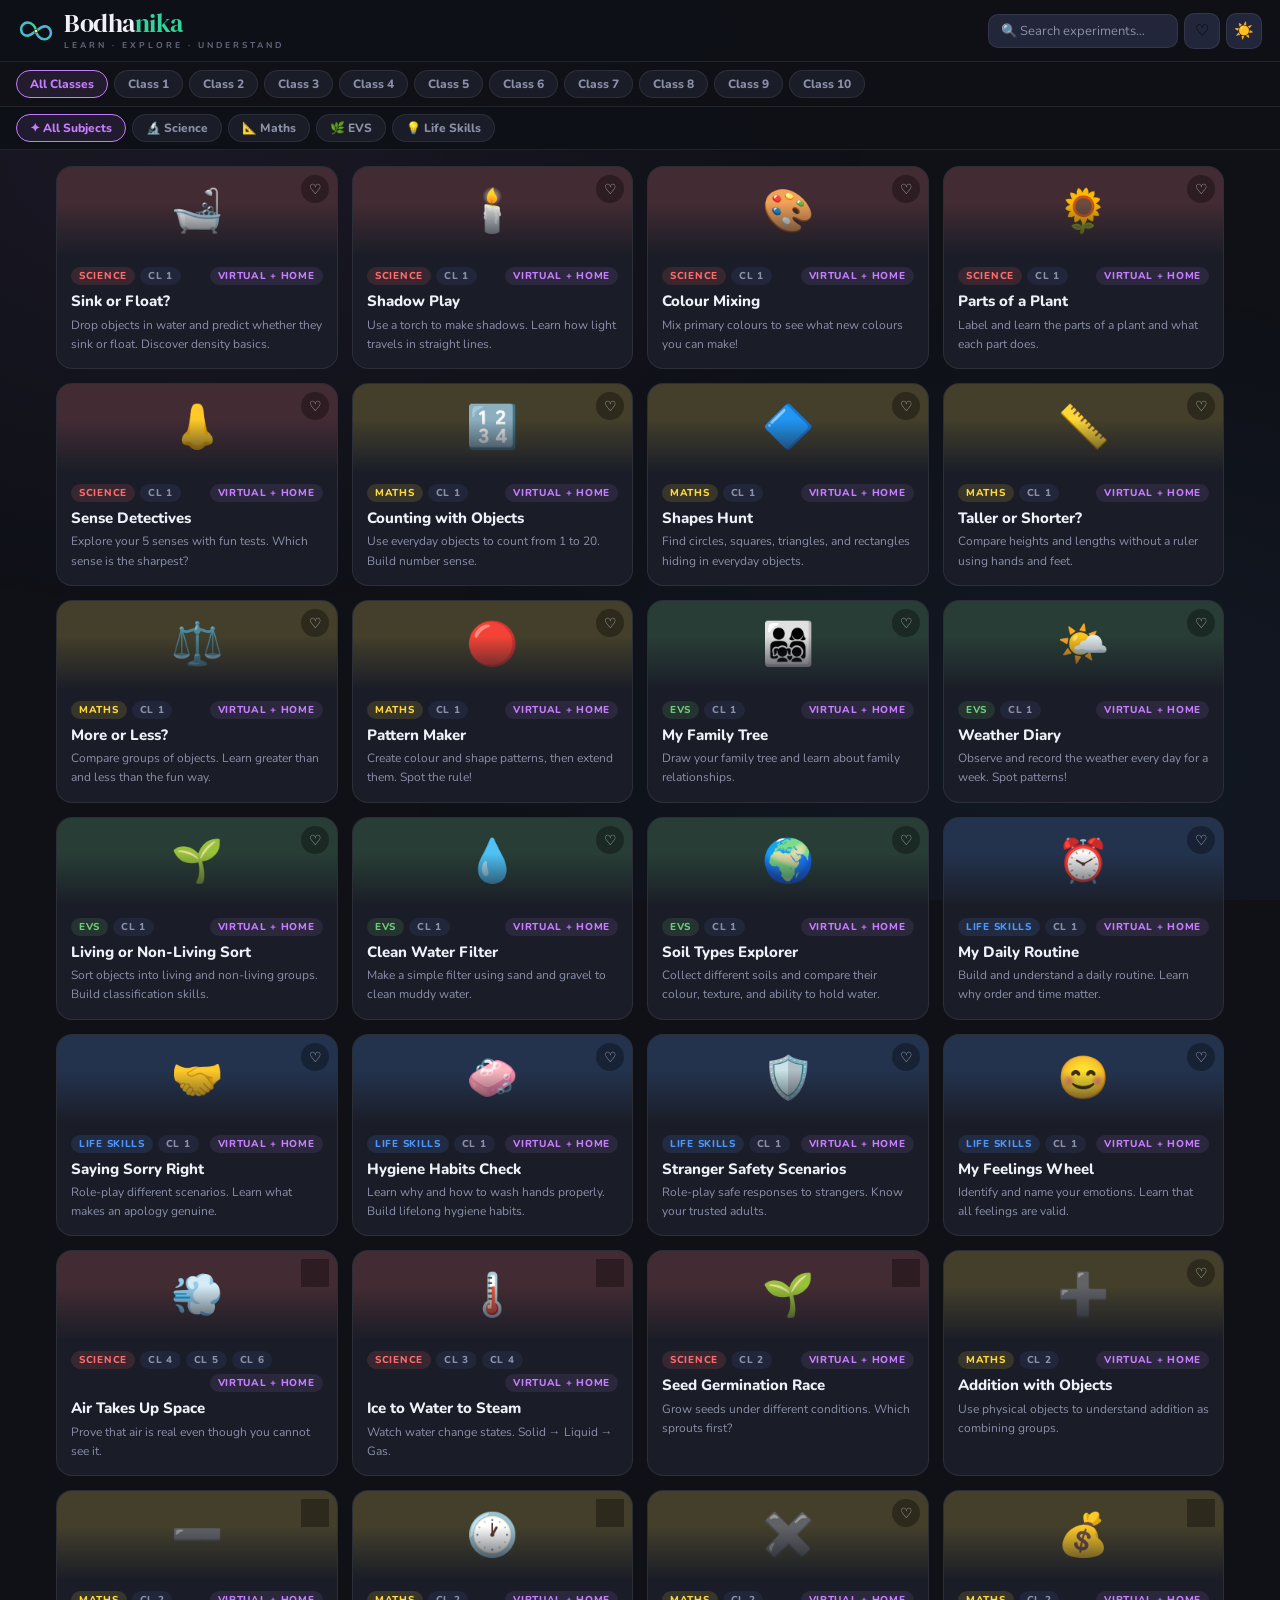
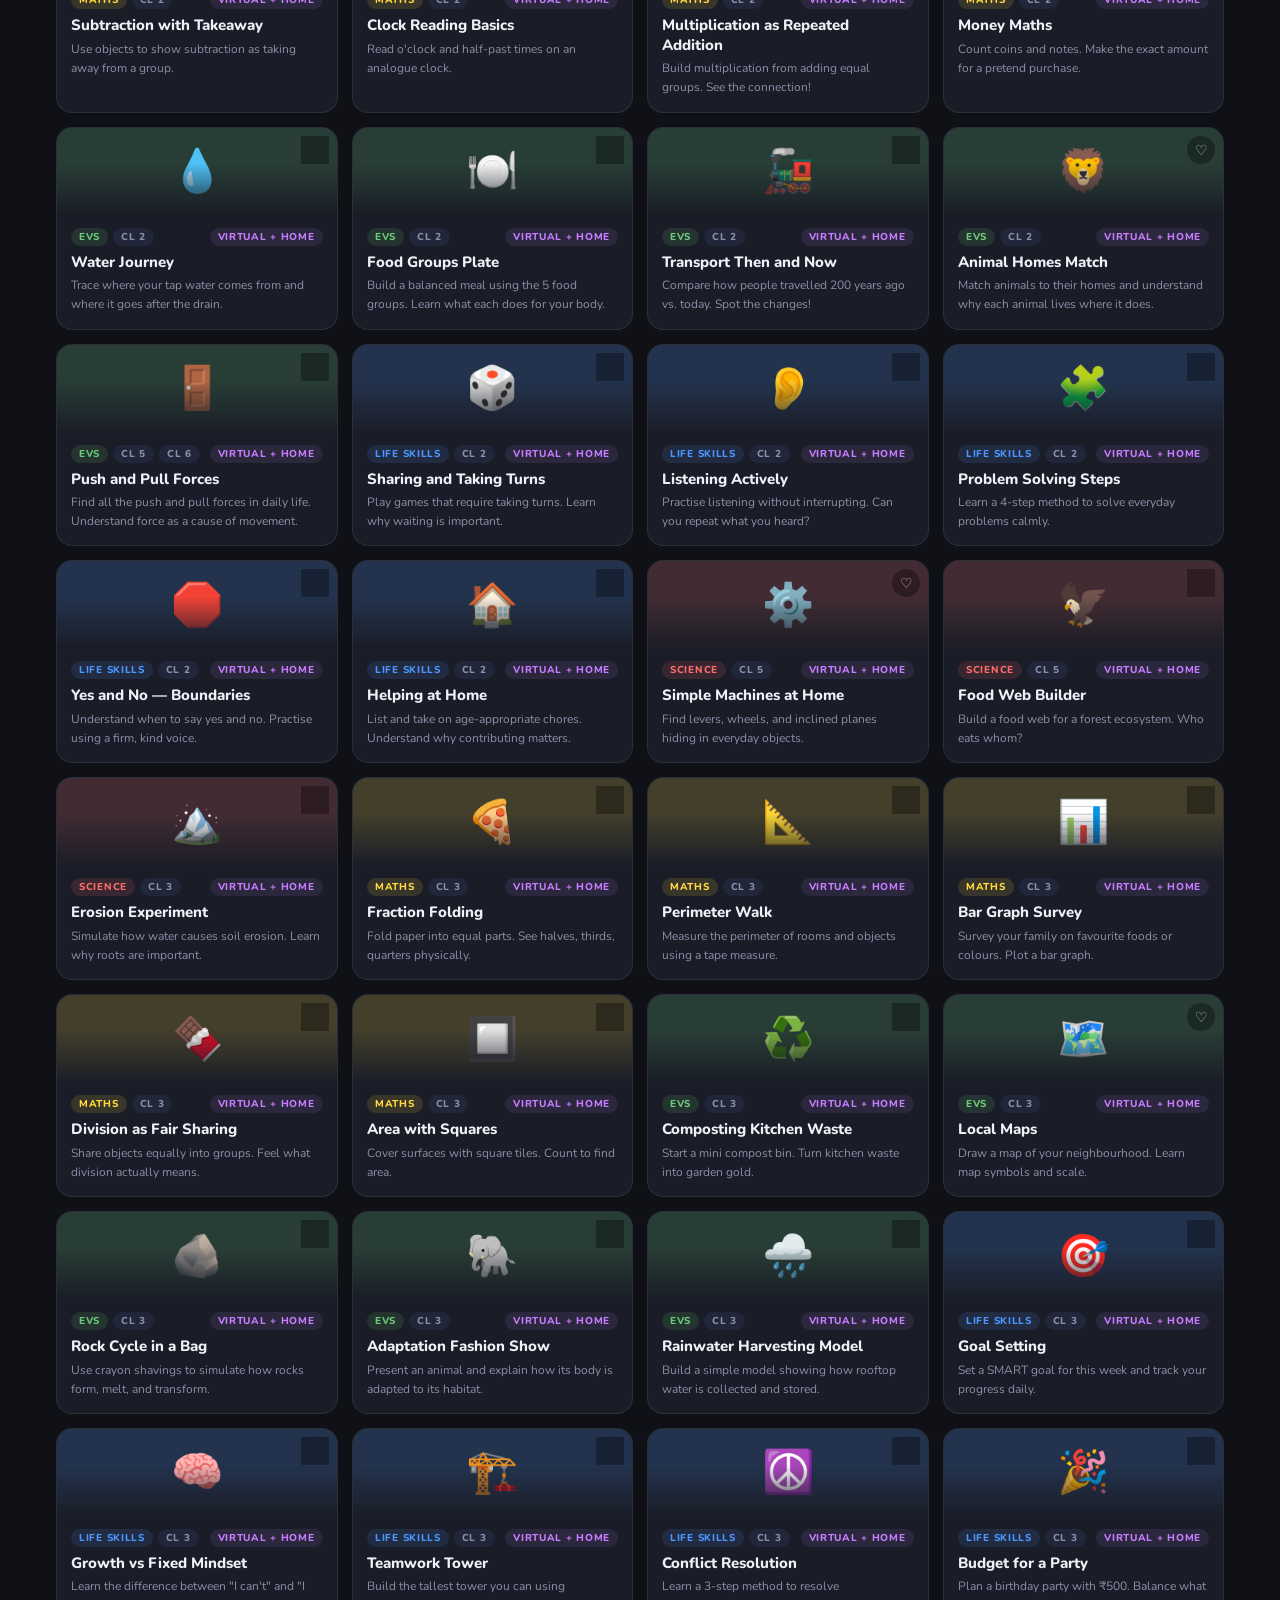
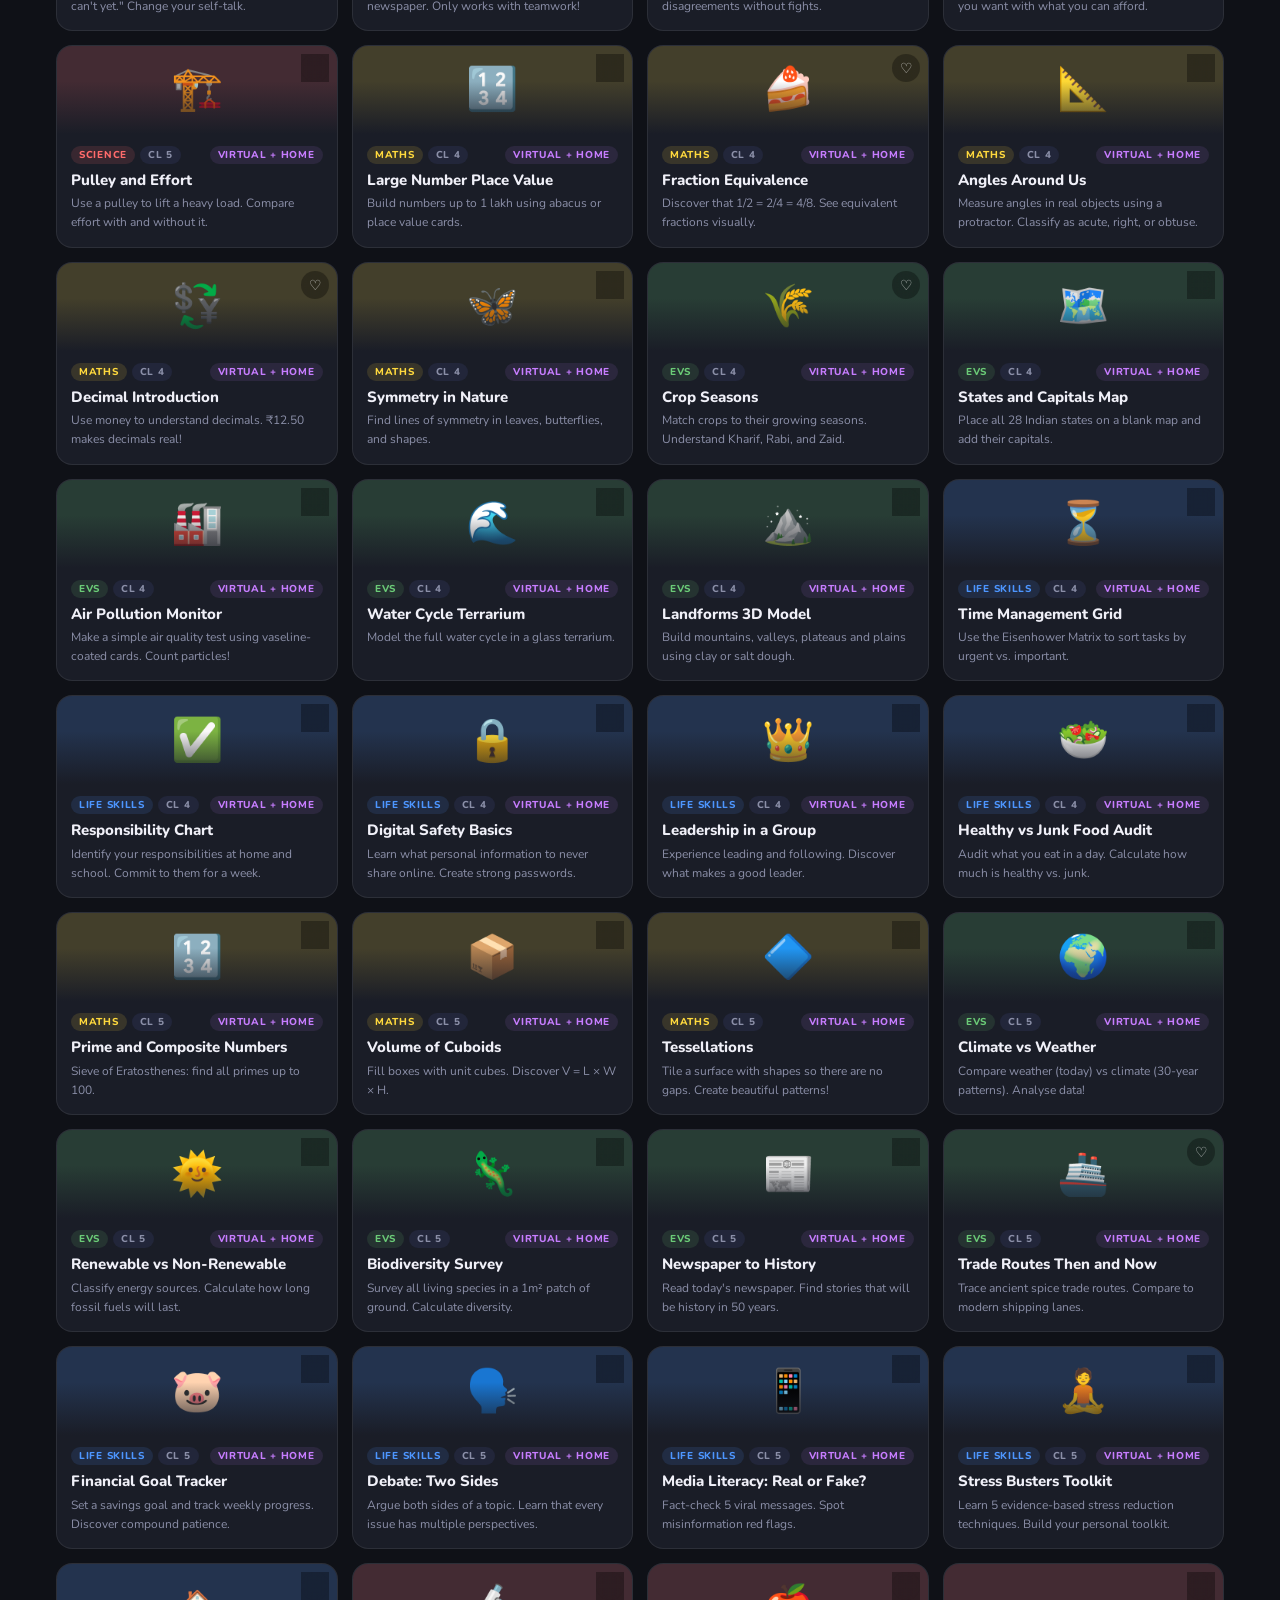
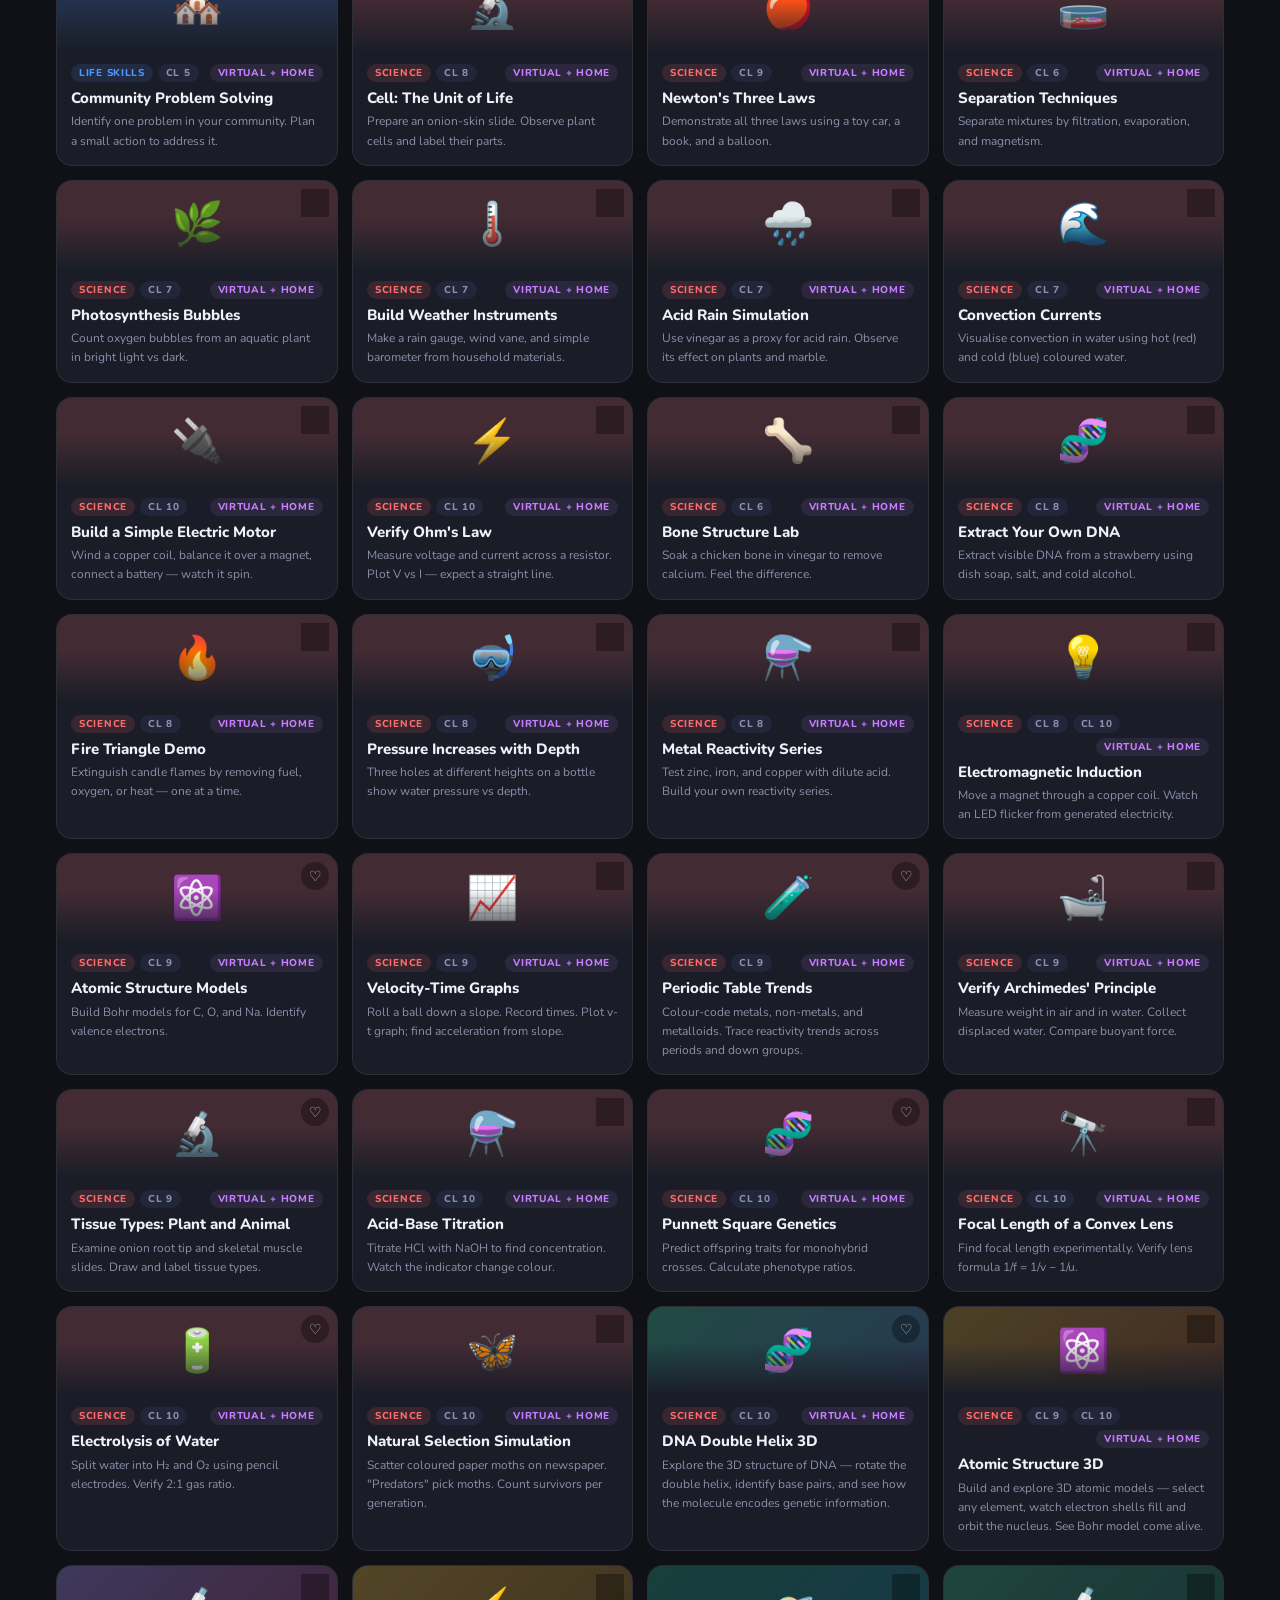
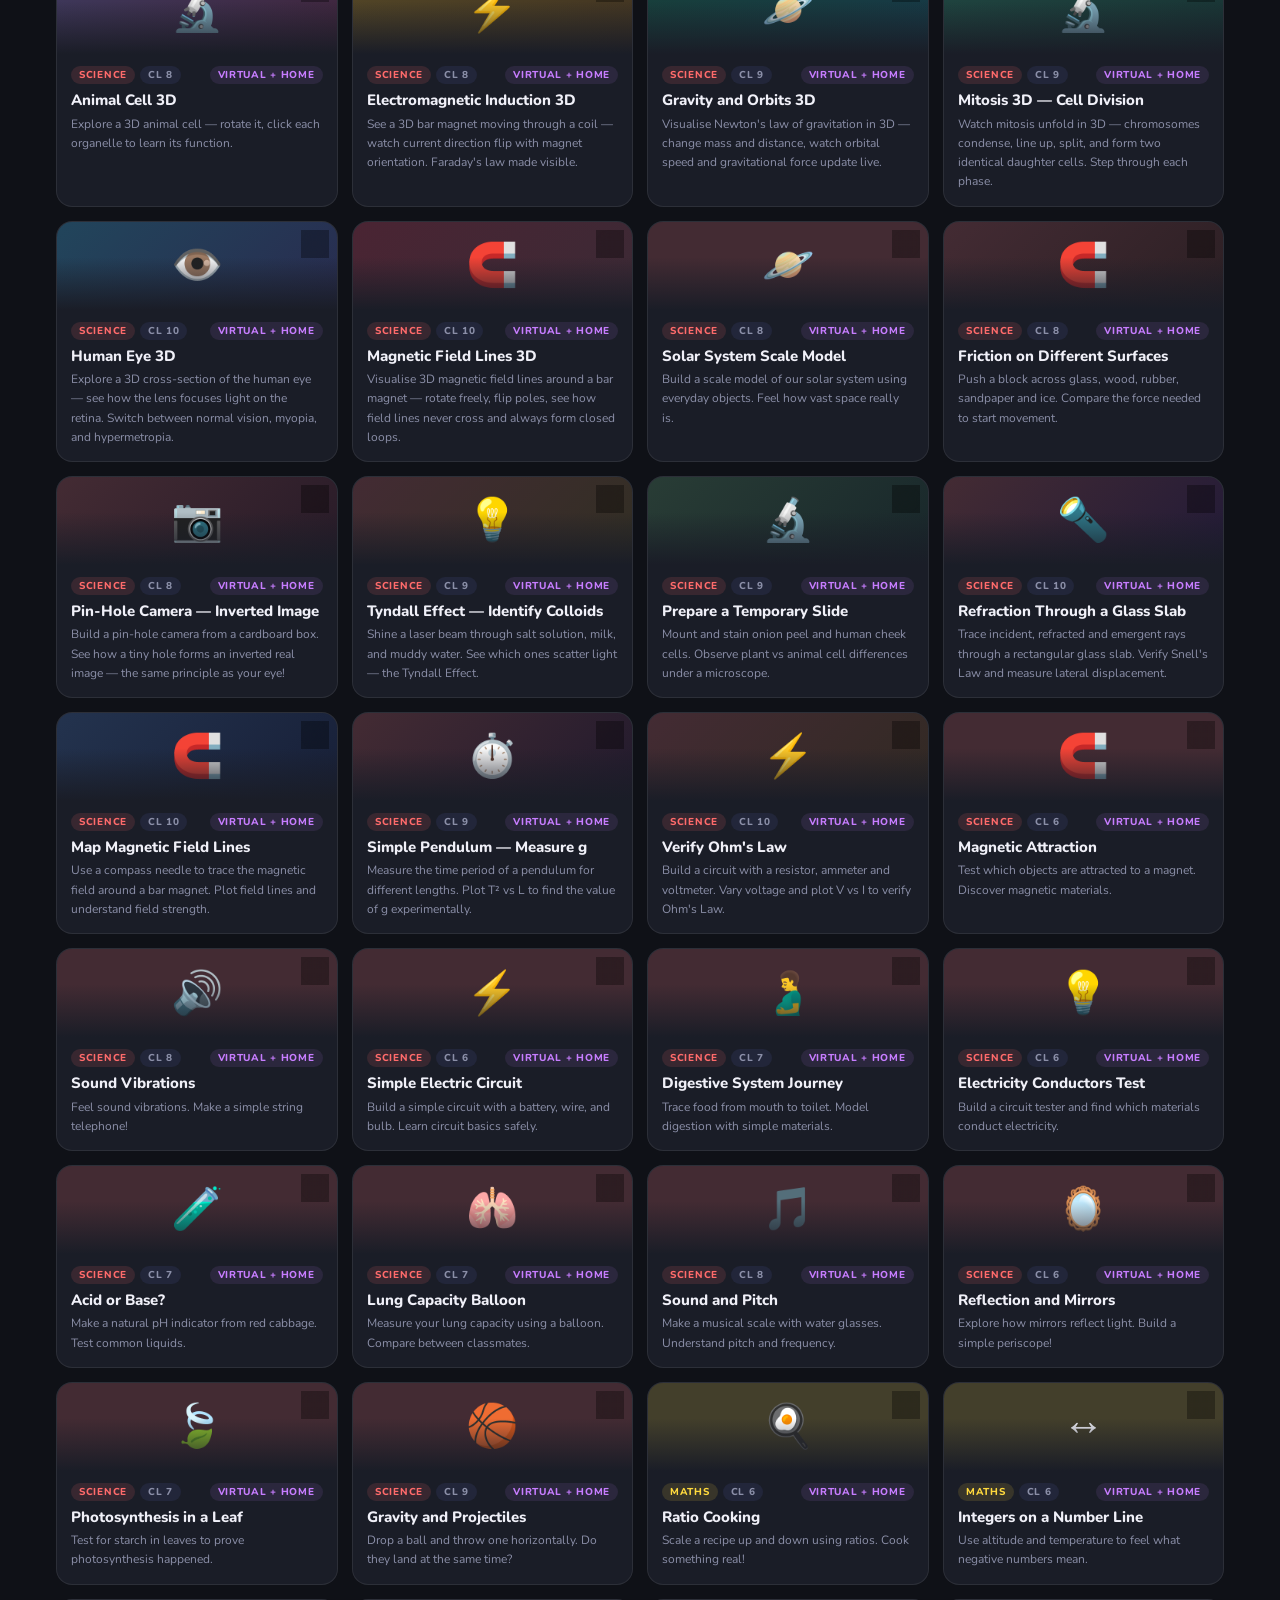
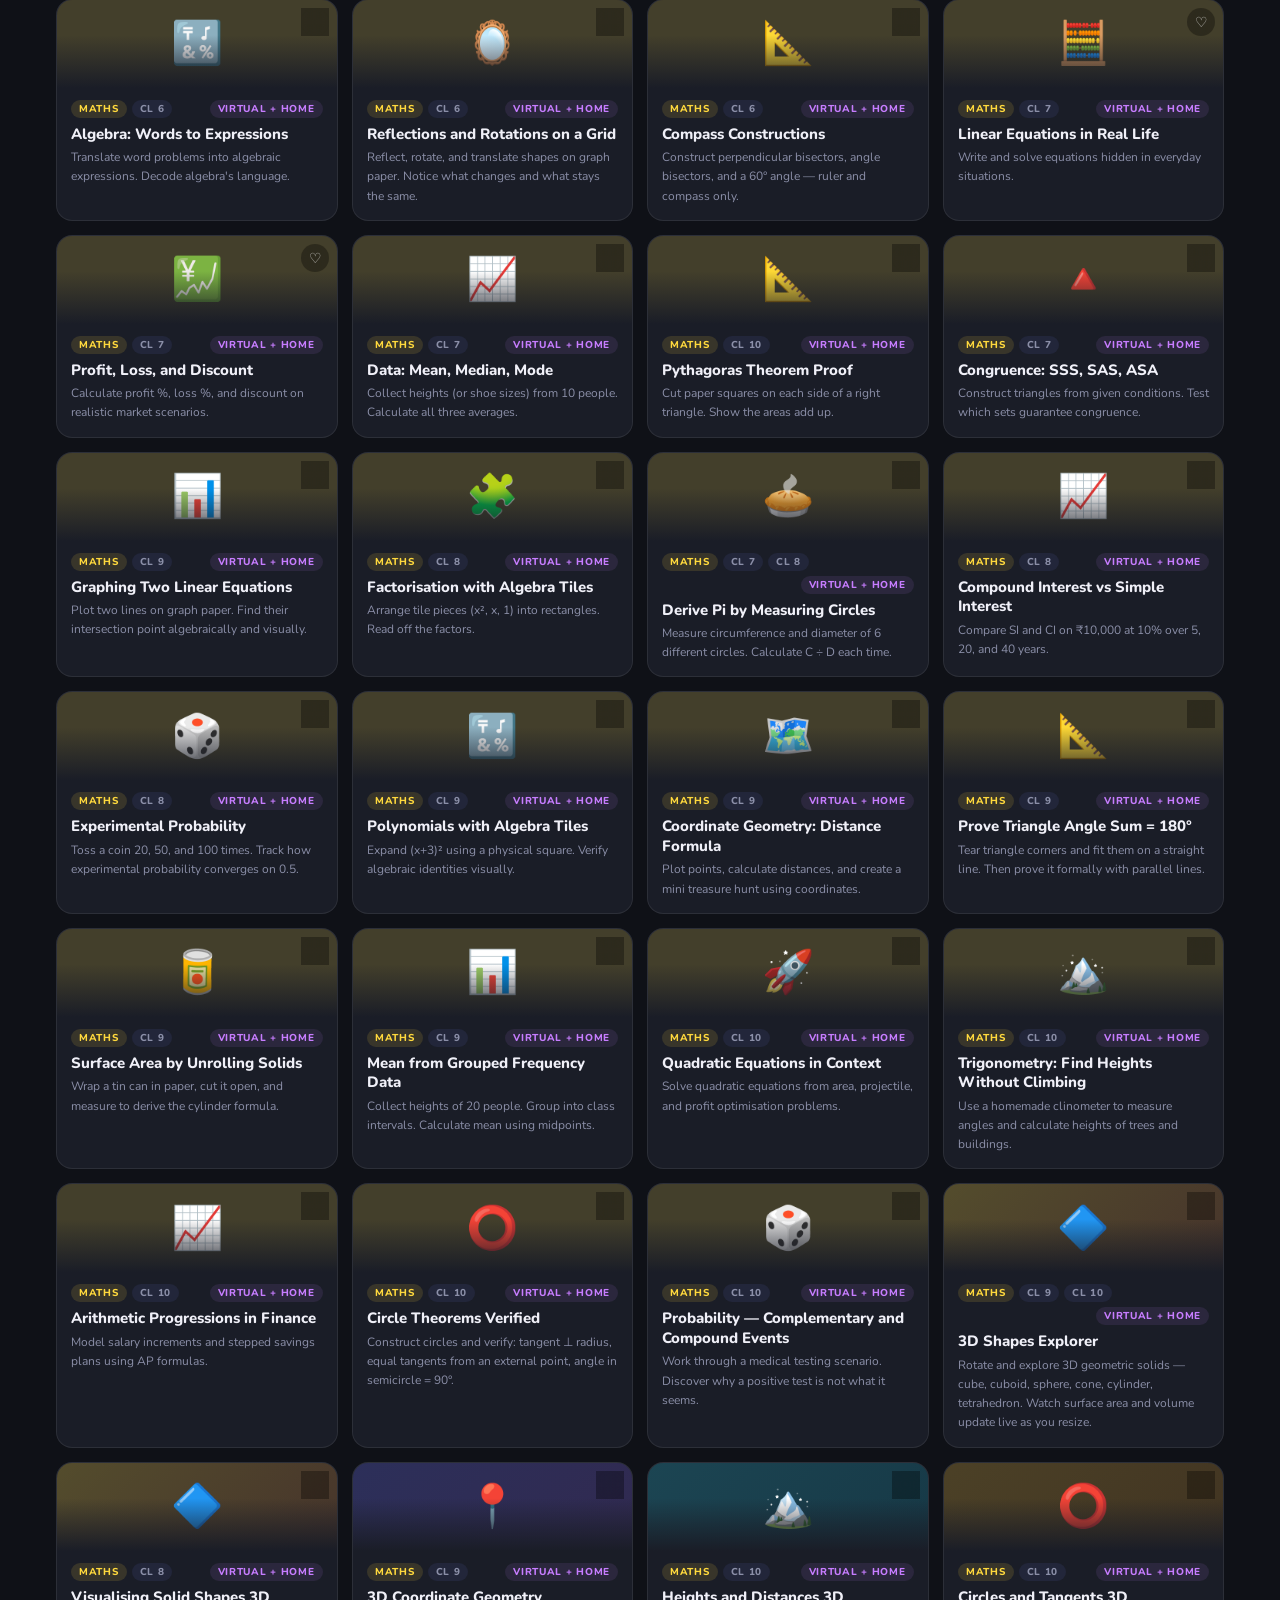
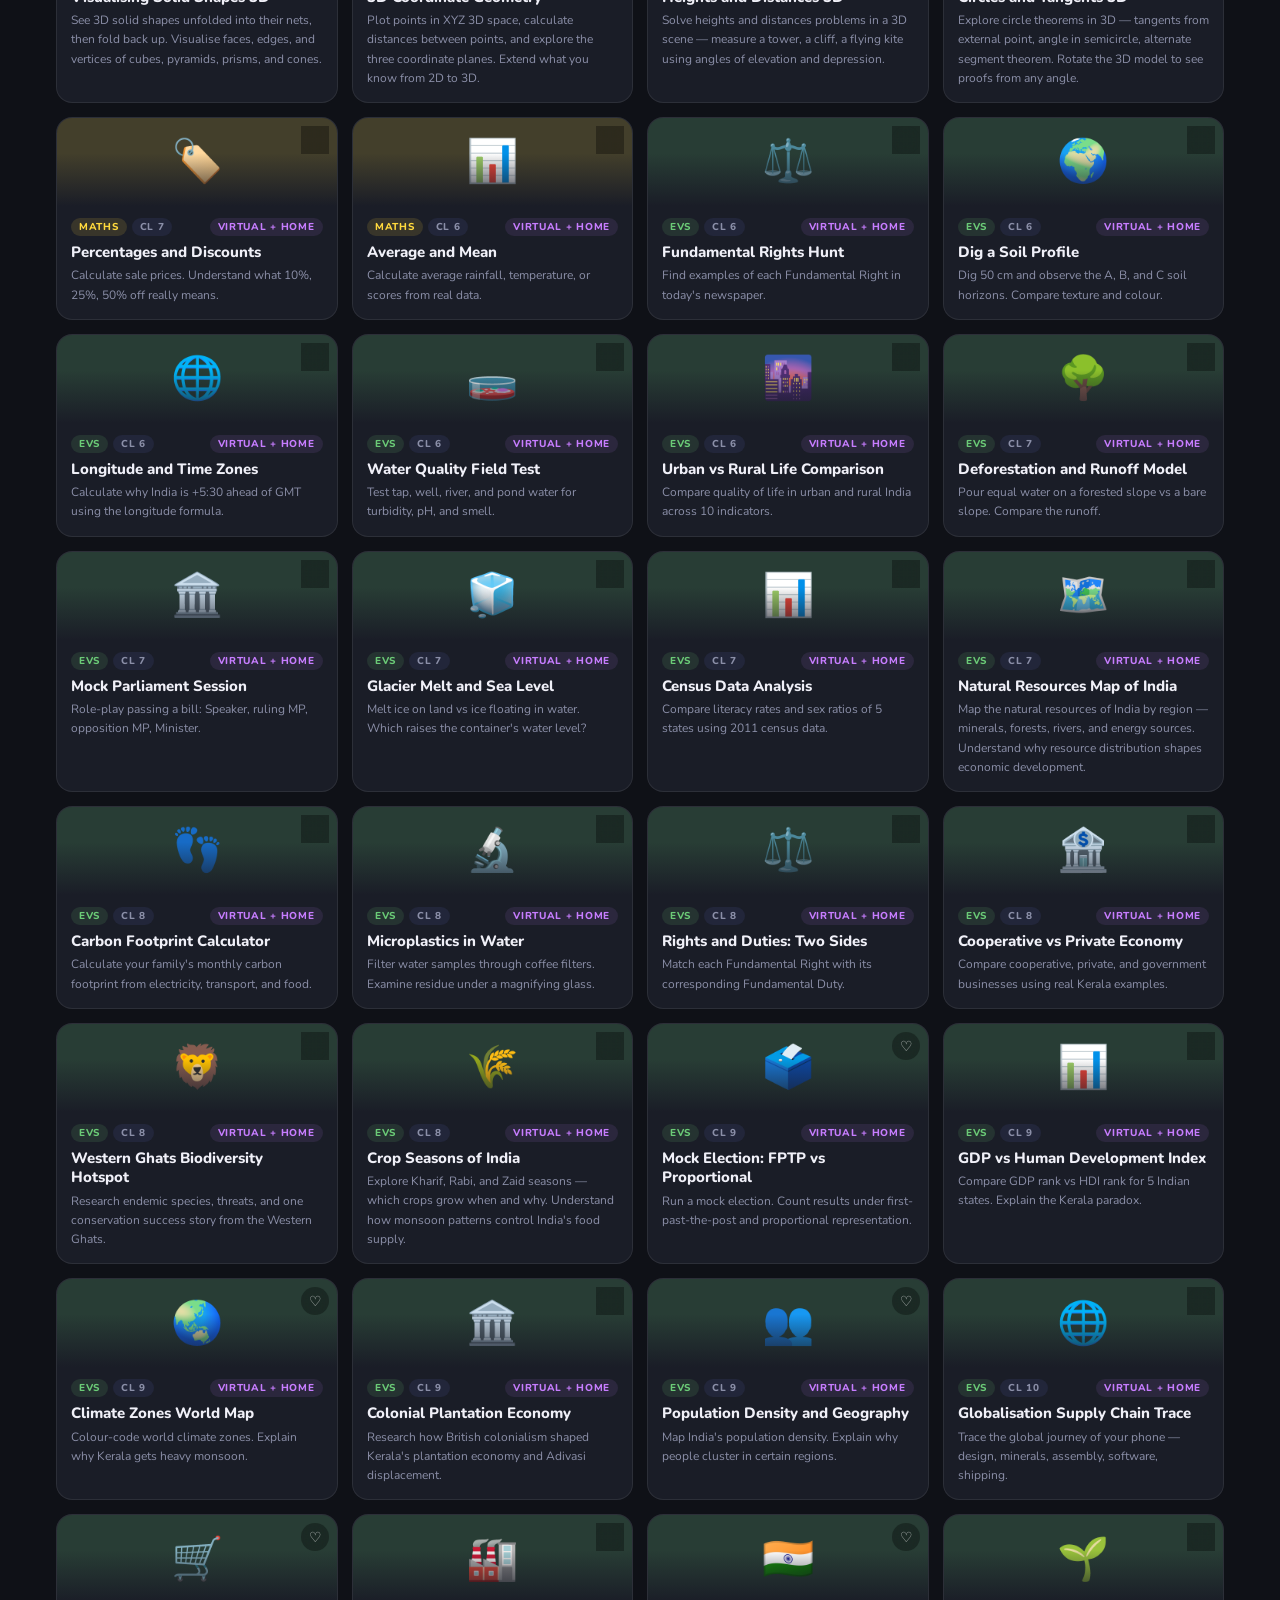
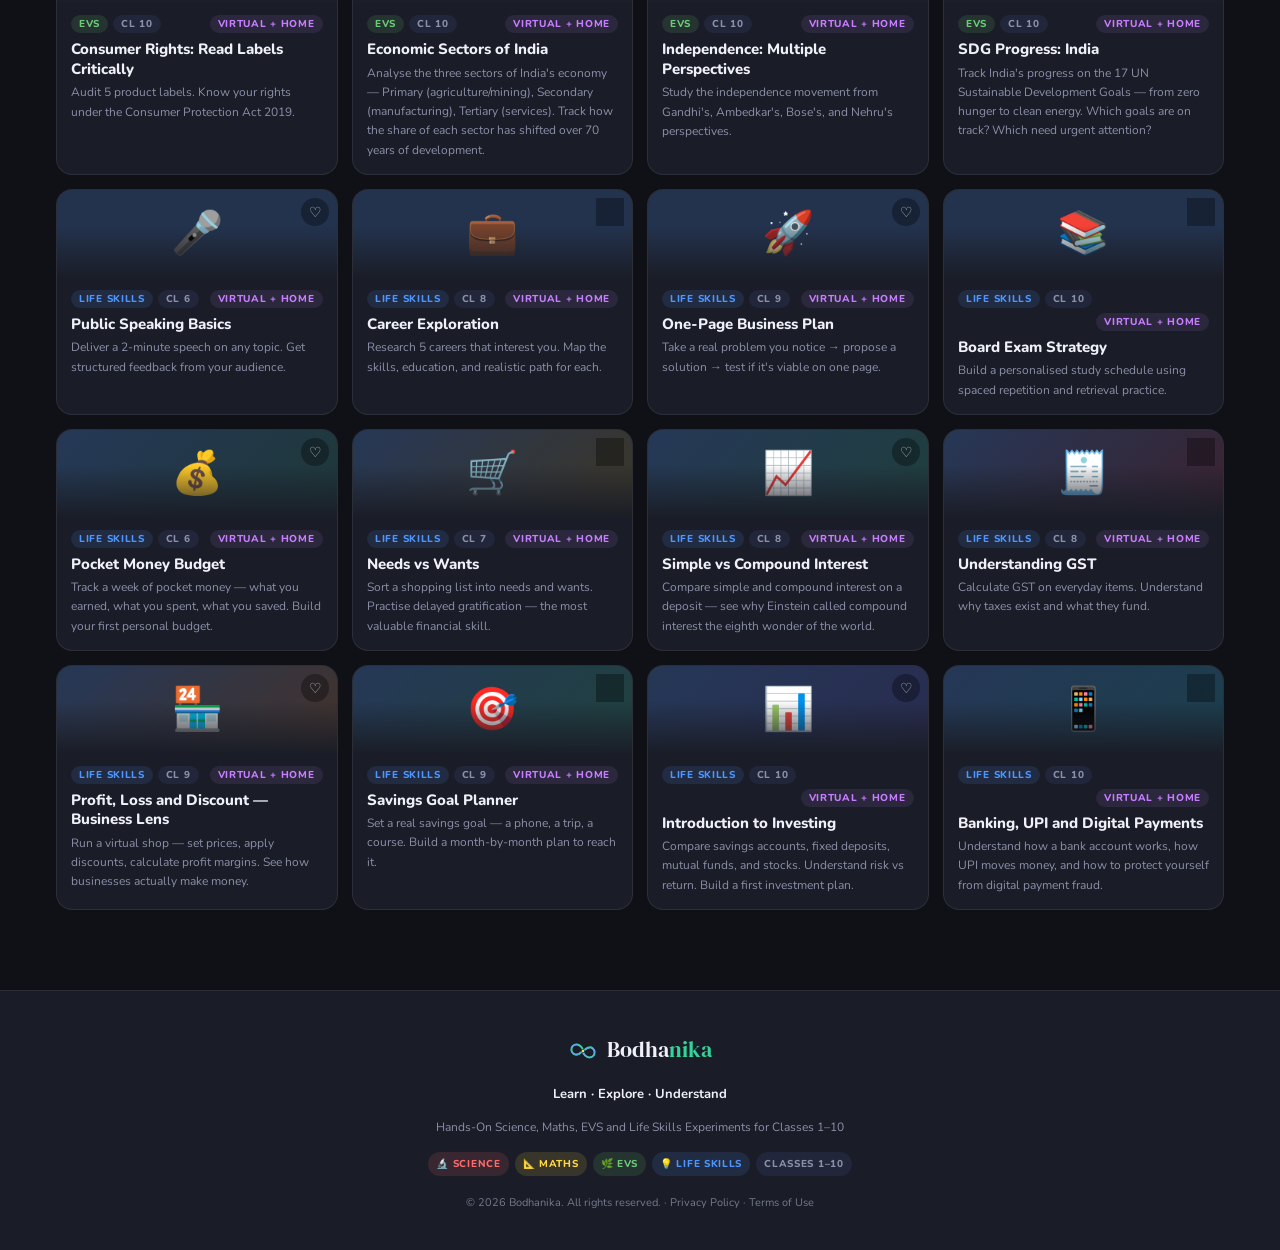
==== commit f80deb4a: "Add files via upload" ====
--- a/index.html
+++ b/index.html
@@ -423,5 +423,6 @@
   });
 }).observe(document.body, { childList:true, subtree:true });
 </script>
+
 </body>
-</html>
+</html>
--- a/css/modal.css
+++ b/css/modal.css
@@ -27,36 +27,60 @@
 .slide{
   -webkit-appearance:none;appearance:none;
   height:8px;border-radius:8px;
-  background:linear-gradient(to right,var(--acc) var(--val,40%),var(--surface2) var(--val,40%));
+  /* Fallback bg — the track pseudo-element overrides this on webkit */
+  background:transparent;
   outline:none;cursor:pointer;width:100%;
   border:none;
   vertical-align:middle;
 }
+/* ── Webkit track — THIS is the visible track ── */
 .slide::-webkit-slider-runnable-track{
   height:8px;border-radius:8px;
+  /* Gradient: filled left (acc), unfilled right (surface2) */
+  background:linear-gradient(
+    to right,
+    var(--acc) var(--val,40%),
+    var(--surface2) var(--val,40%)
+  );
 }
+[data-theme="light"] .slide::-webkit-slider-runnable-track{
+  background:linear-gradient(
+    to right,
+    var(--acc) var(--val,40%),
+    rgba(0,0,0,0.12) var(--val,40%)
+  );
+}
+/* ── Webkit thumb ── */
 .slide::-webkit-slider-thumb{
   -webkit-appearance:none;
   width:22px;height:22px;border-radius:50%;
   background:var(--acc);
   border:none;
-  box-shadow:0 2px 8px rgba(0,0,0,0.28);
+  box-shadow:0 2px 10px rgba(0,0,0,0.32);
   cursor:pointer;
   transition:transform .12s,box-shadow .12s;
   margin-top:-7px;
 }
-.slide::-webkit-slider-thumb:hover{ box-shadow:0 2px 14px rgba(0,0,0,0.36); transform:scale(1.08); }
-.slide::-webkit-slider-thumb:active{ cursor:grabbing; transform:scale(1.15); }
-.slide::-moz-range-track{ height:8px;border-radius:8px;background:var(--surface2); }
-.slide::-moz-range-progress{ height:8px;border-radius:8px;background:var(--acc); }
+.slide::-webkit-slider-thumb:hover{
+  box-shadow:0 3px 16px rgba(0,0,0,0.4);
+  transform:scale(1.1);
+}
+.slide::-webkit-slider-thumb:active{ cursor:grabbing; transform:scale(1.18); }
+/* ── Firefox ── */
+.slide::-moz-range-track{
+  height:8px;border-radius:8px;
+  background:var(--surface2);
+}
+[data-theme="light"] .slide::-moz-range-track{ background:rgba(0,0,0,0.12); }
+.slide::-moz-range-progress{
+  height:8px;border-radius:8px;
+  background:var(--acc);
+}
 .slide::-moz-range-thumb{
   width:22px;height:22px;border-radius:50%;
   background:var(--acc);border:none;
-  box-shadow:0 2px 8px rgba(0,0,0,0.28);
+  box-shadow:0 2px 10px rgba(0,0,0,0.32);
   cursor:pointer;
-}
-[data-theme="light"] .slide{
-  background:linear-gradient(to right,var(--acc) var(--val,40%),rgba(0,0,0,0.10) var(--val,40%));
 }
 .h-section{margin-bottom:14px;}
 .h-section h4{font-size:11px;font-weight:800;text-transform:uppercase;letter-spacing:.8px;color:var(--muted);margin-bottom:8px;}
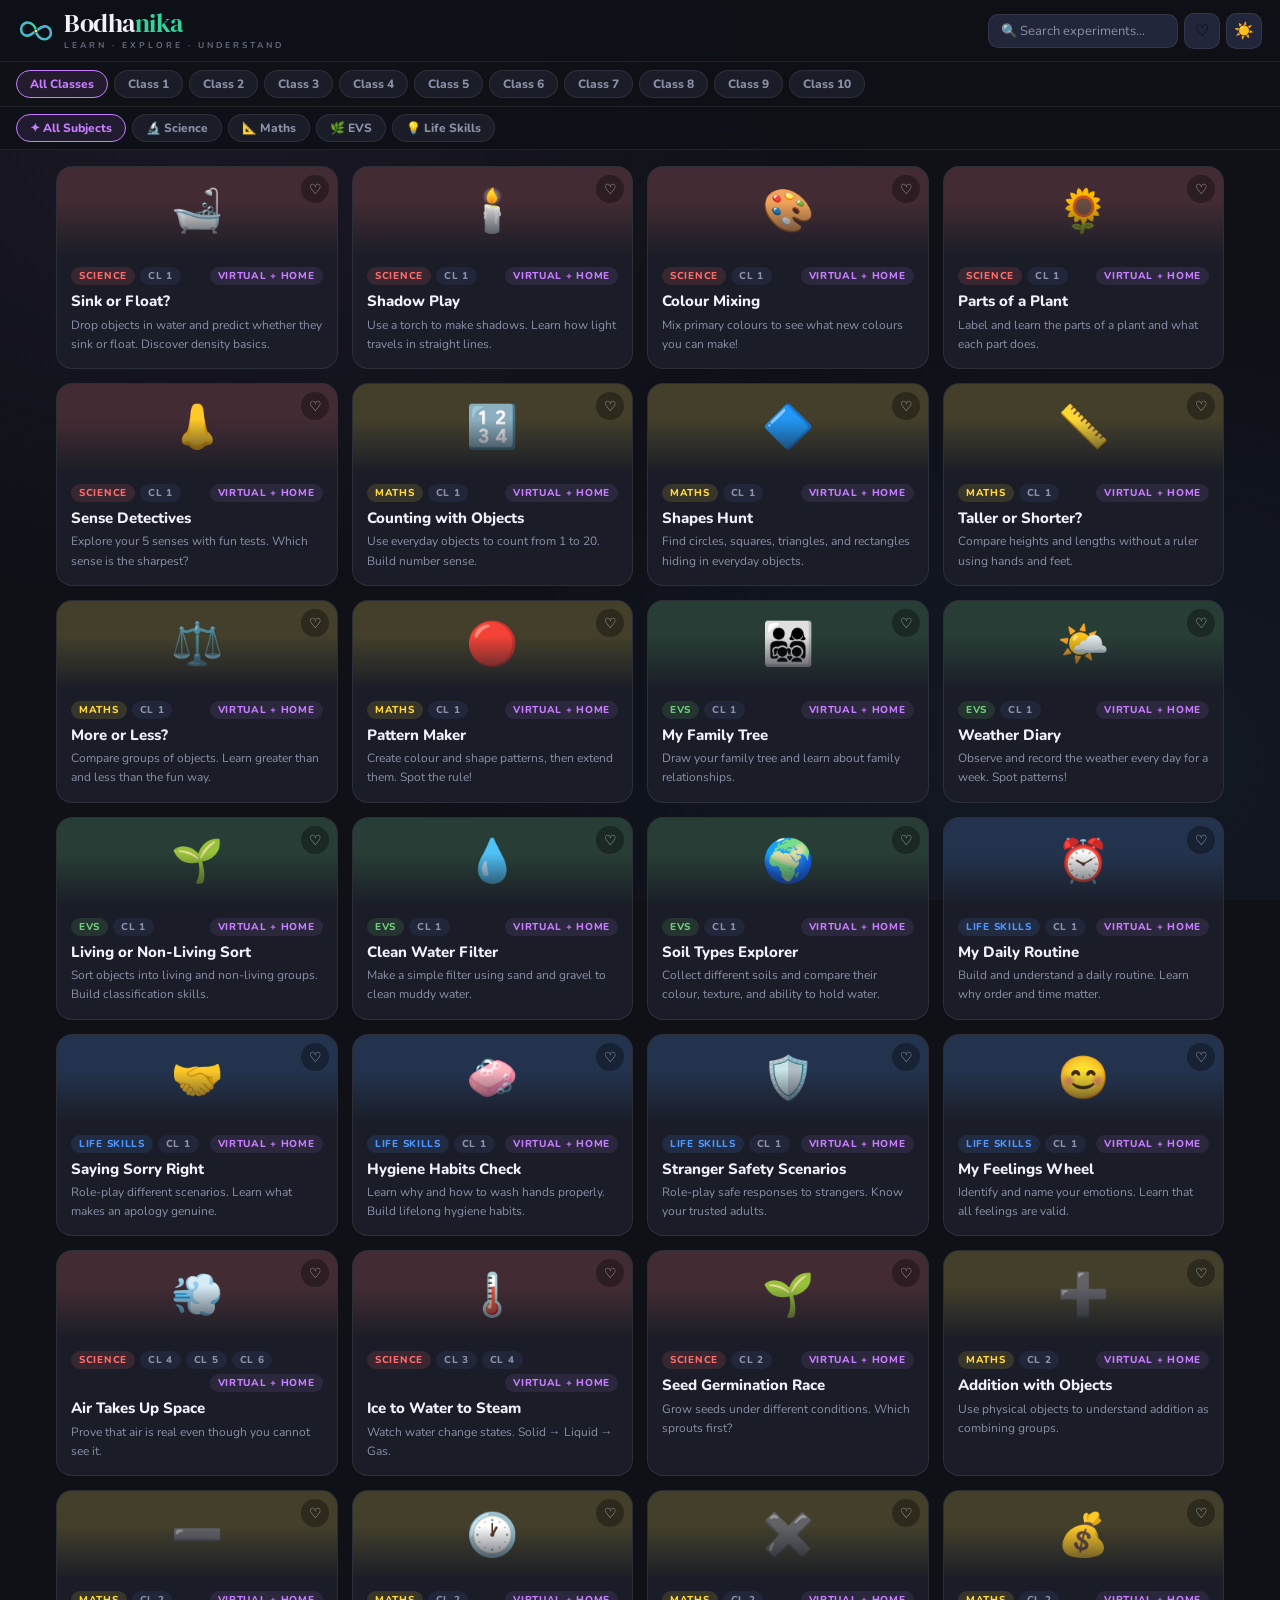
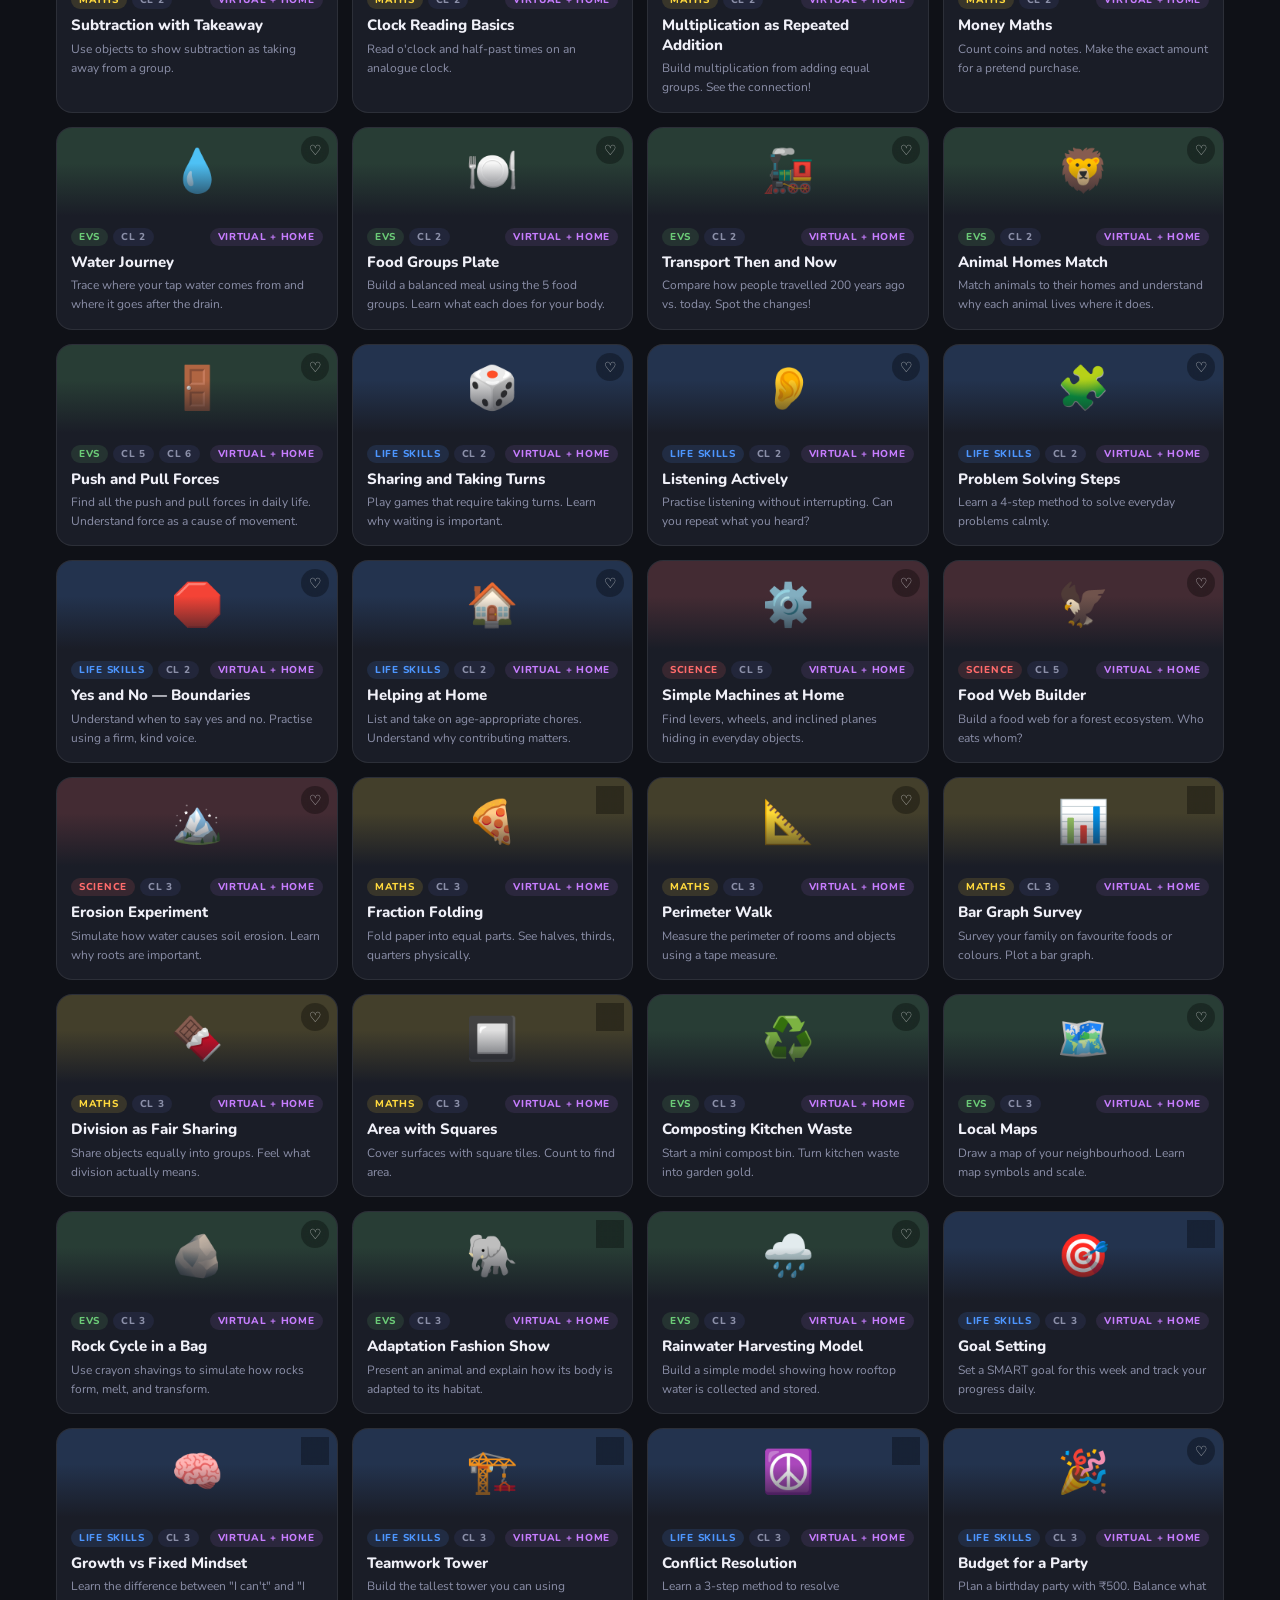
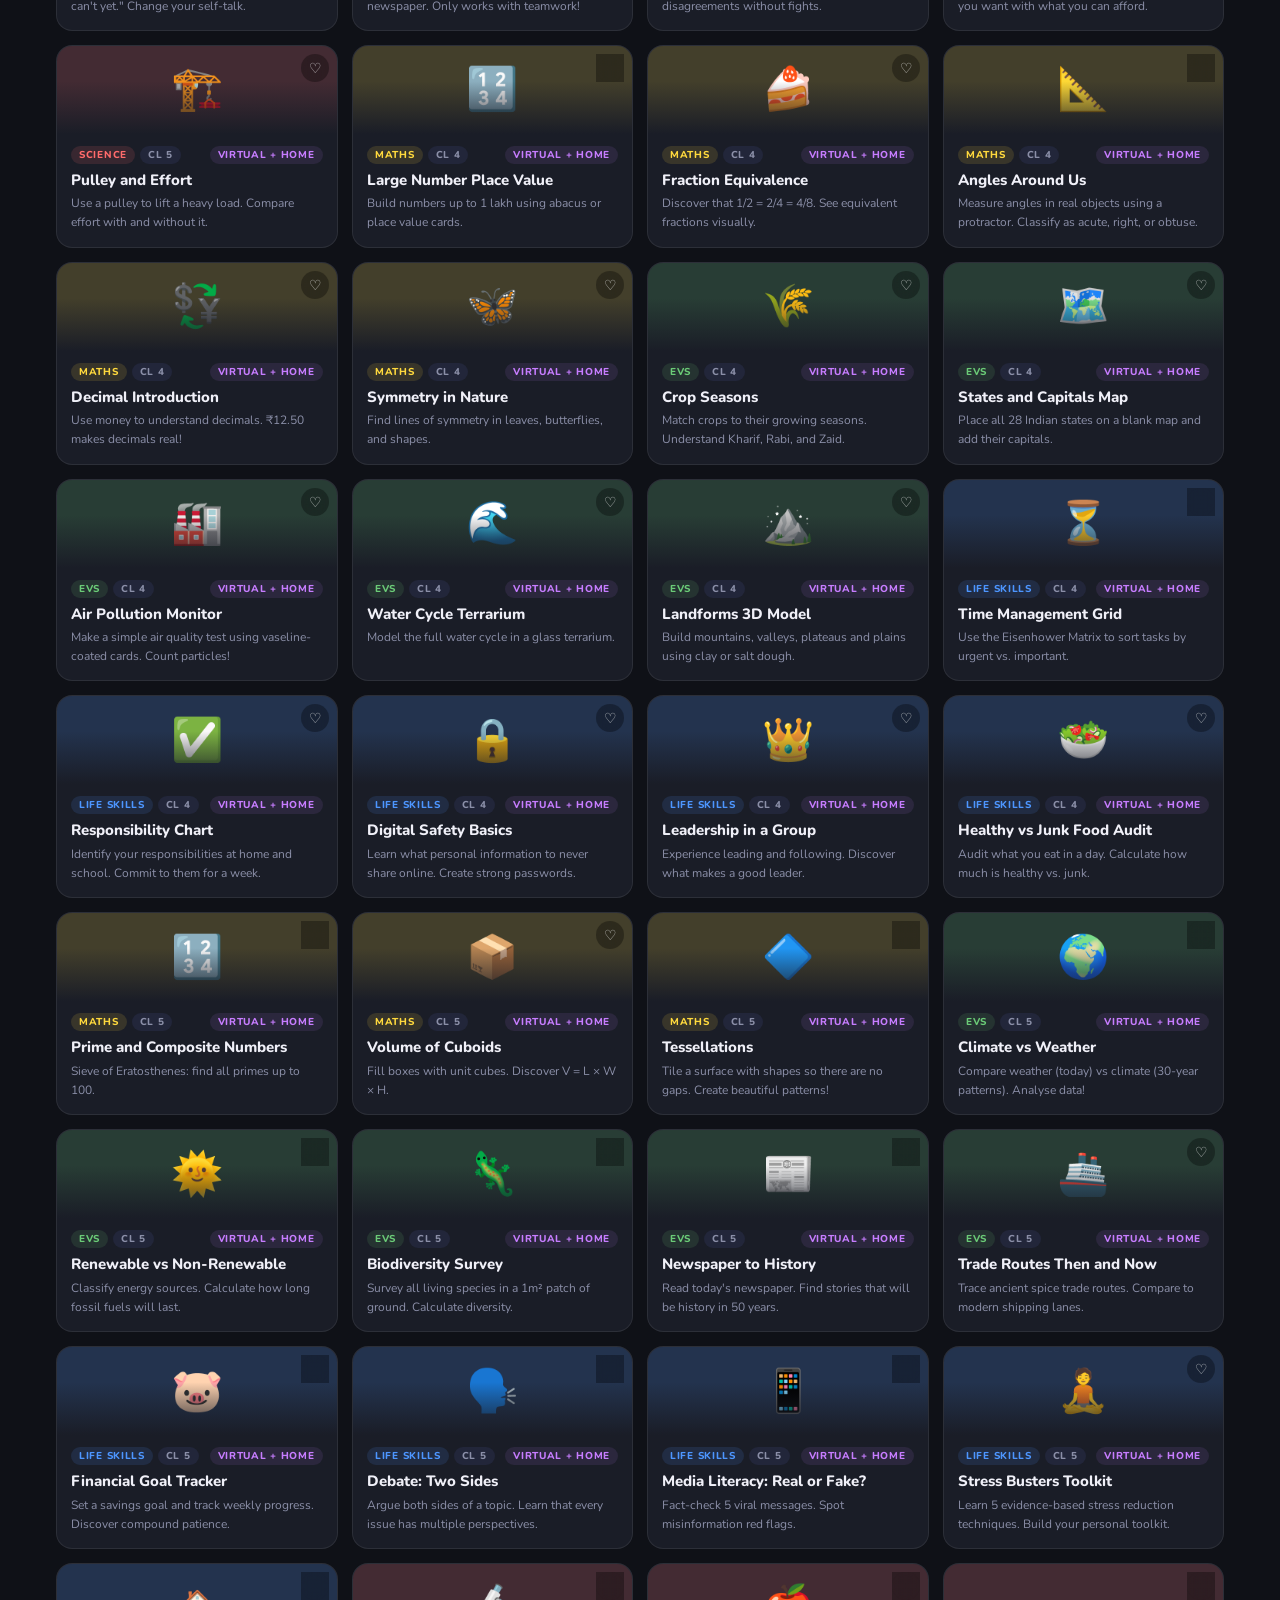
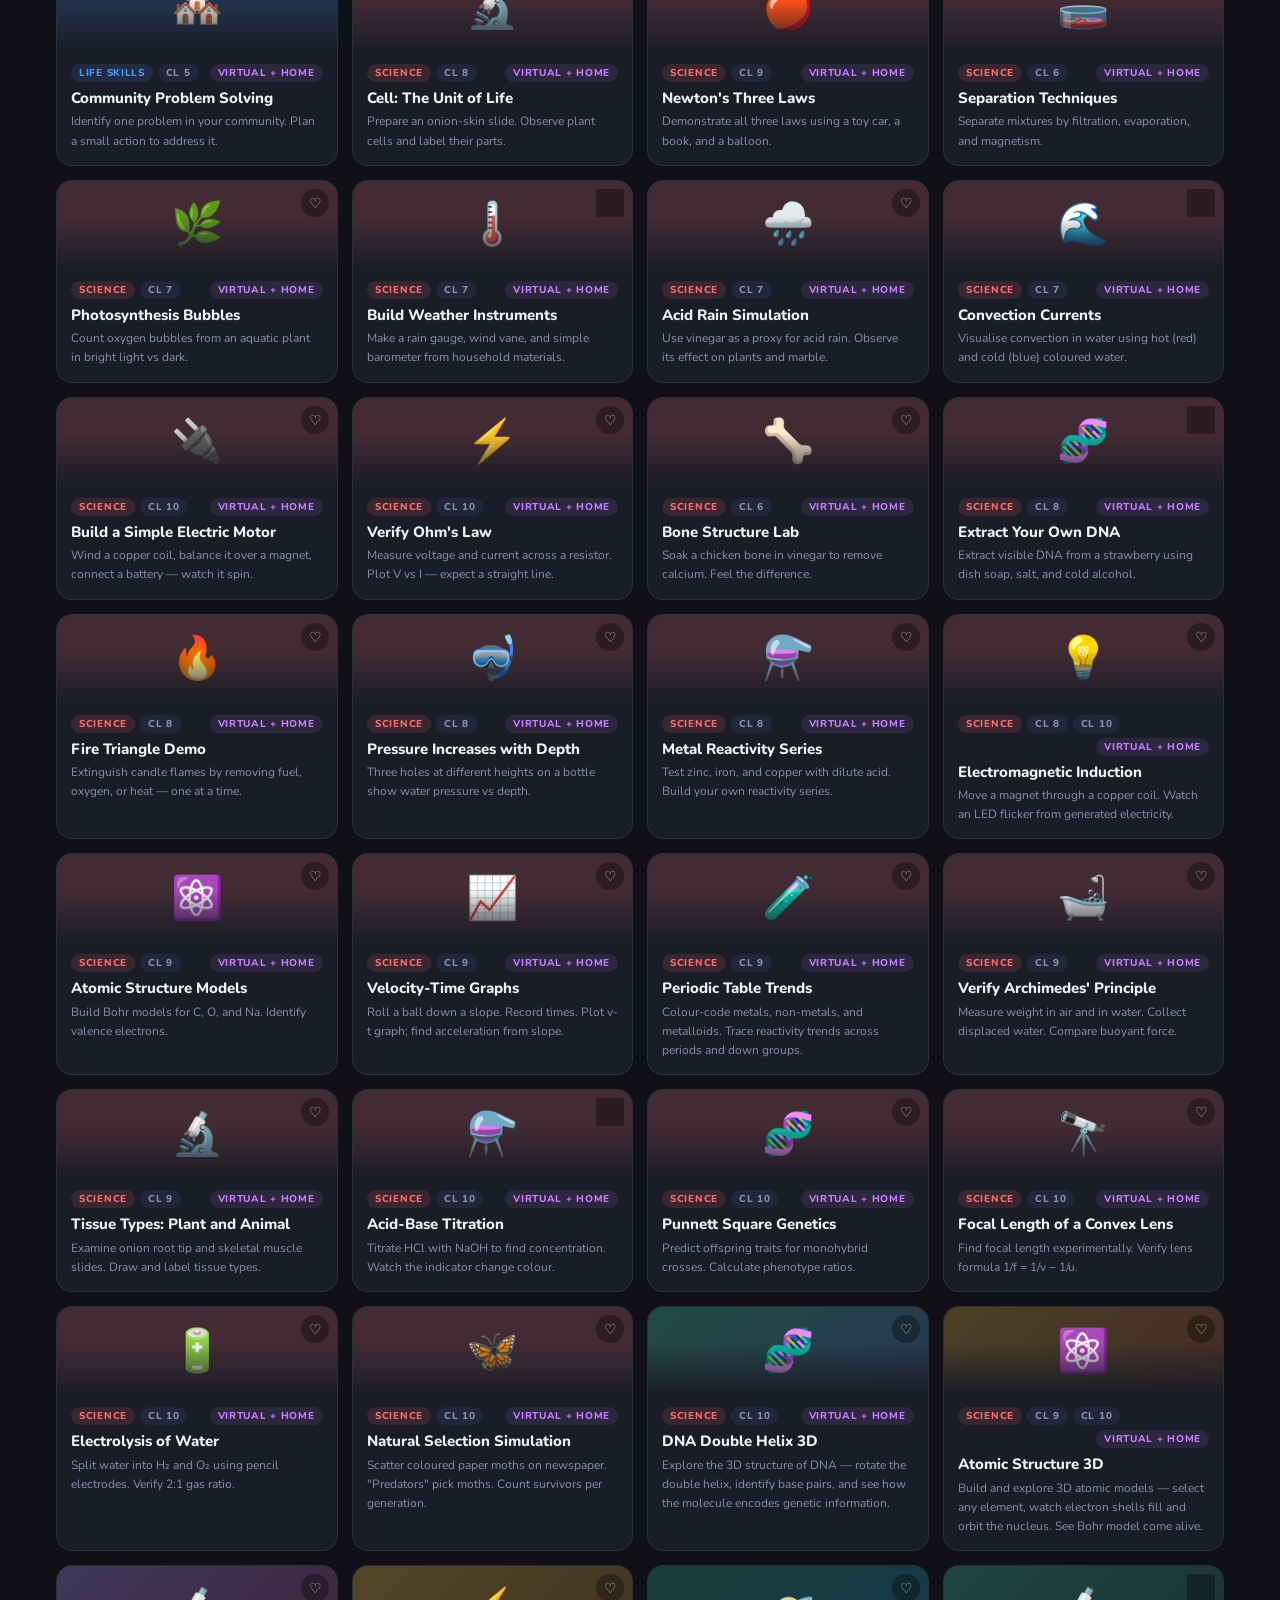
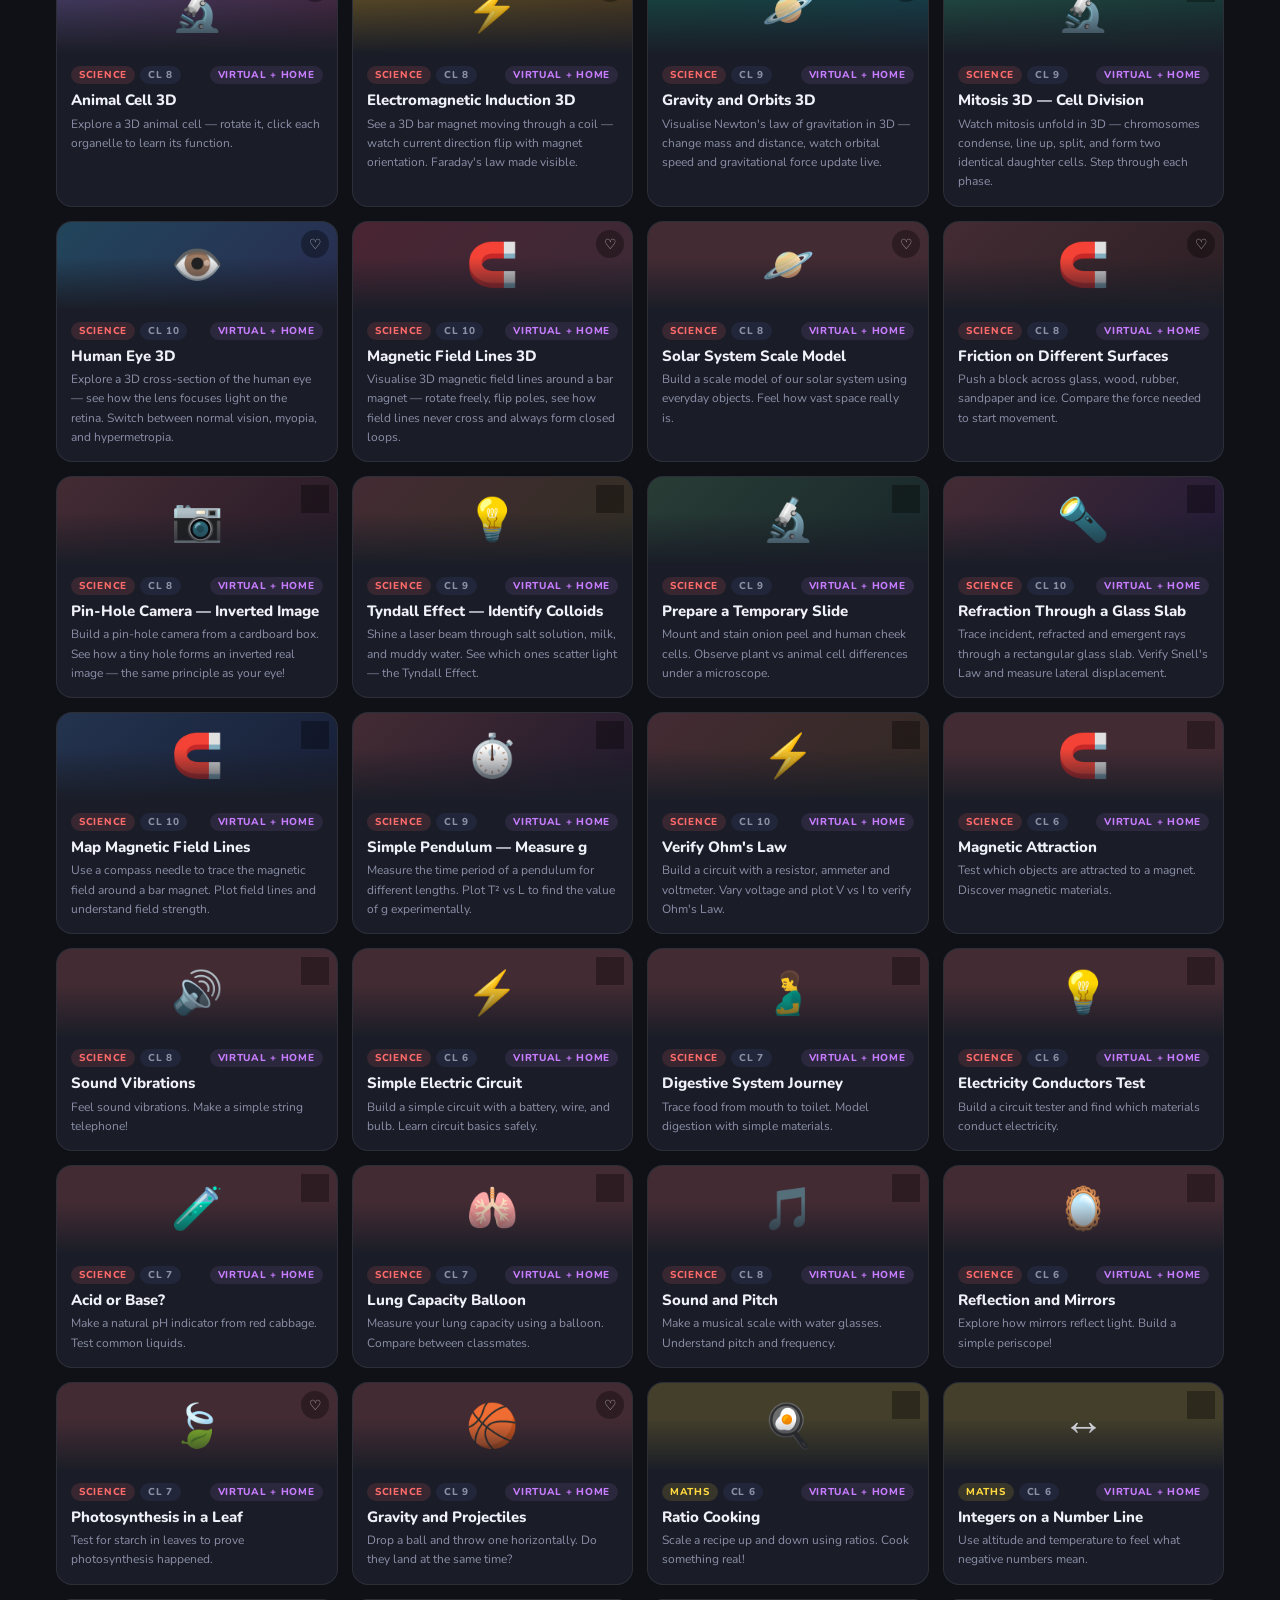
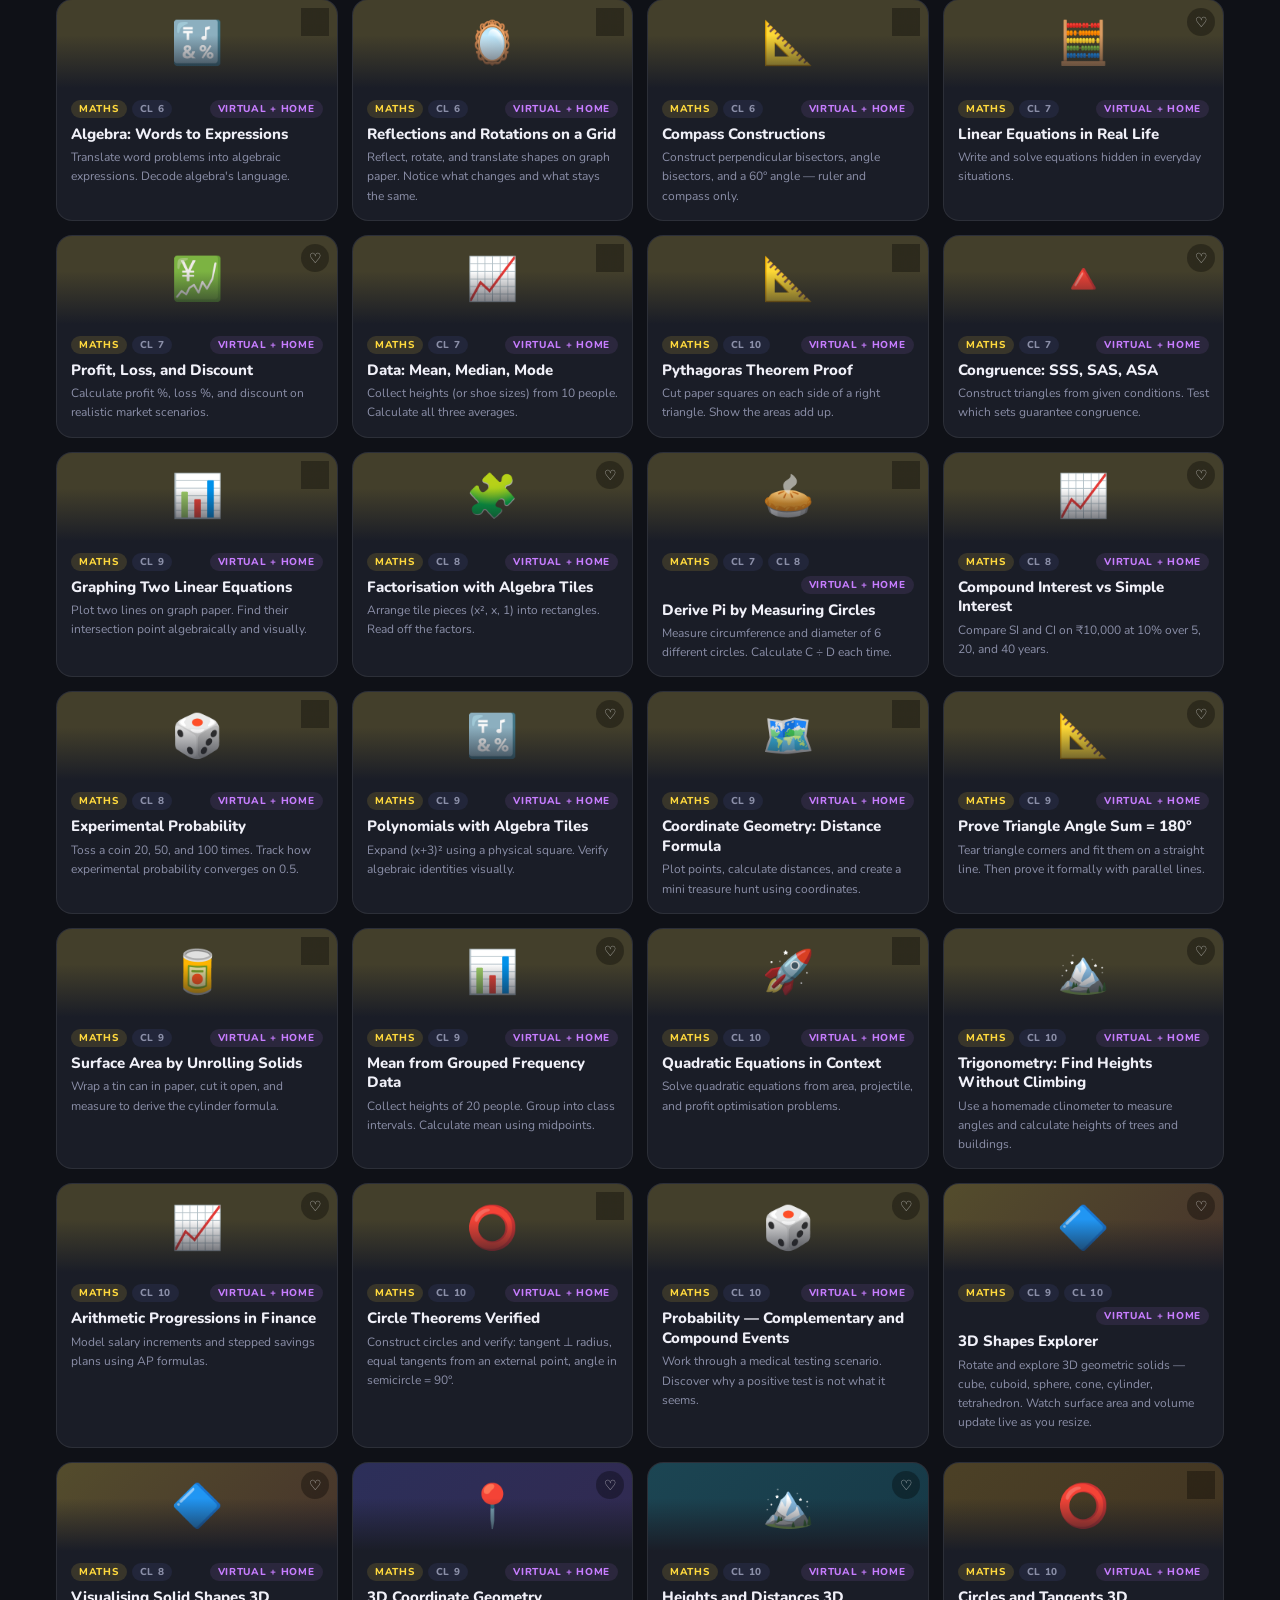
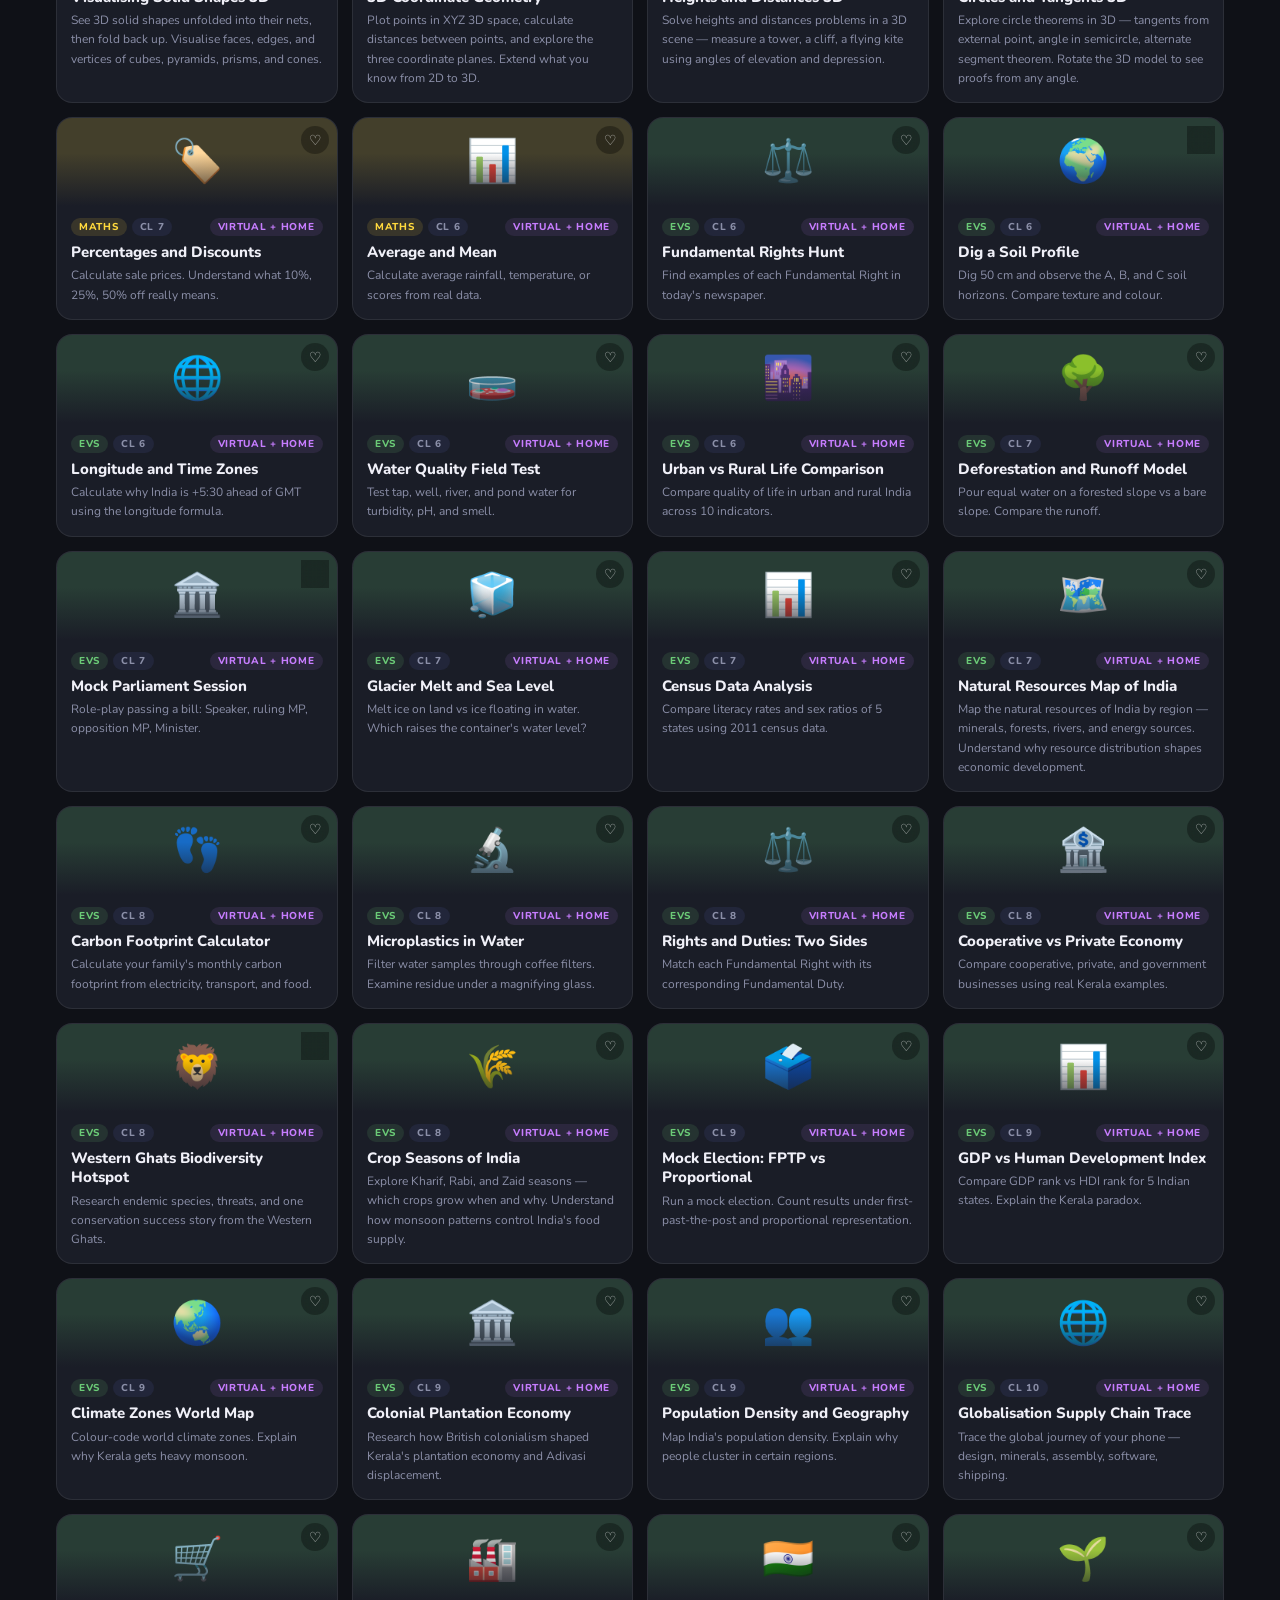
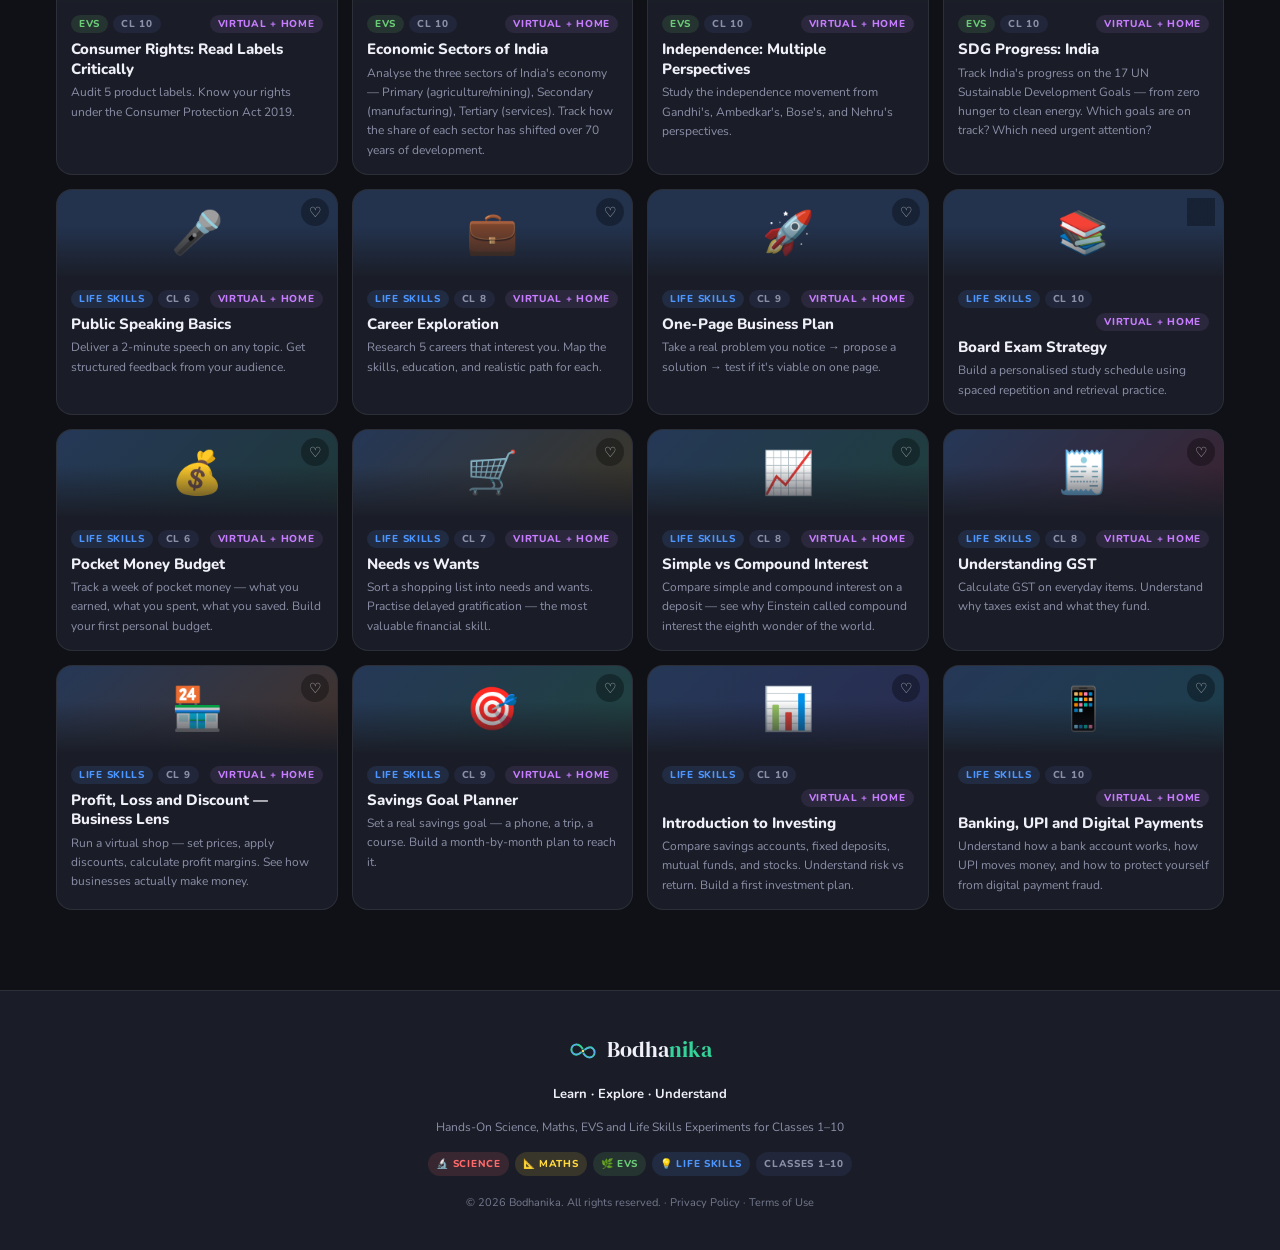
==== commit 097c391a: "Add files via upload" ====
--- a/index.html
+++ b/index.html
@@ -201,6 +201,7 @@
         <div class="m-title" id="mTitle"></div>
         <div class="m-tags" id="mTags"></div>
       </div>
+      <button id="mShare" class="m-share" title="Share experiment">🔗 Share</button>
       <div class="m-close" onclick="closeModal()">✕</div>
     </div>
     <div class="mode-toggle">
@@ -310,6 +311,34 @@
 </div>
 
 <!-- ══ PWA SERVICE WORKER ══ -->
+<script>
+/* ── Deep link: open experiment/tip from URL hash ── */
+function handleHash() {
+  var hash = location.hash.slice(1);
+  if (!hash) return;
+  var attempts = 0;
+  var check = setInterval(function() {
+    attempts++;
+    if (window.EXP_MAP && window.EXP_MAP[hash]) {
+      clearInterval(check);
+      window.openModal(hash);
+    } else if (window.TIPS_MAP && window.TIPS_MAP[hash]) {
+      clearInterval(check);
+      window.openTipModal(hash);
+    } else if (attempts > 60) {
+      clearInterval(check);
+    }
+  }, 50);
+}
+window.addEventListener('hashchange', function() {
+  var hash = location.hash.slice(1);
+  if (!hash) { window.closeModal && window.closeModal(); return; }
+  if (window.EXP_MAP && window.EXP_MAP[hash]) window.openModal(hash);
+  else if (window.TIPS_MAP && window.TIPS_MAP[hash]) window.openTipModal(hash);
+});
+window.addEventListener('load', handleHash);
+</script>
+
 <script>
 (function() {
   if (!('serviceWorker' in navigator)) return;
--- a/css/modal.css
+++ b/css/modal.css
@@ -104,3 +104,27 @@
 [data-theme="light"] .why-box { background:var(--acc-dim); }
 [data-theme="light"] .buddy   { background:rgba(124,58,237,0.06); border-color:rgba(124,58,237,0.15); }
 [data-theme="light"] .m-close:hover { background:var(--sci-dim); }
+
+/* Share button in modal header */
+.m-share {
+  display: flex;
+  align-items: center;
+  gap: 4px;
+  padding: 5px 10px;
+  border-radius: 8px;
+  border: 1px solid var(--border);
+  background: var(--surface2);
+  color: var(--muted);
+  font-family: 'Nunito', sans-serif;
+  font-size: 11px;
+  font-weight: 800;
+  cursor: pointer;
+  white-space: nowrap;
+  transition: all .15s;
+  flex-shrink: 0;
+}
+.m-share:hover {
+  background: var(--acc-dim);
+  color: var(--acc);
+  border-color: var(--acc);
+}
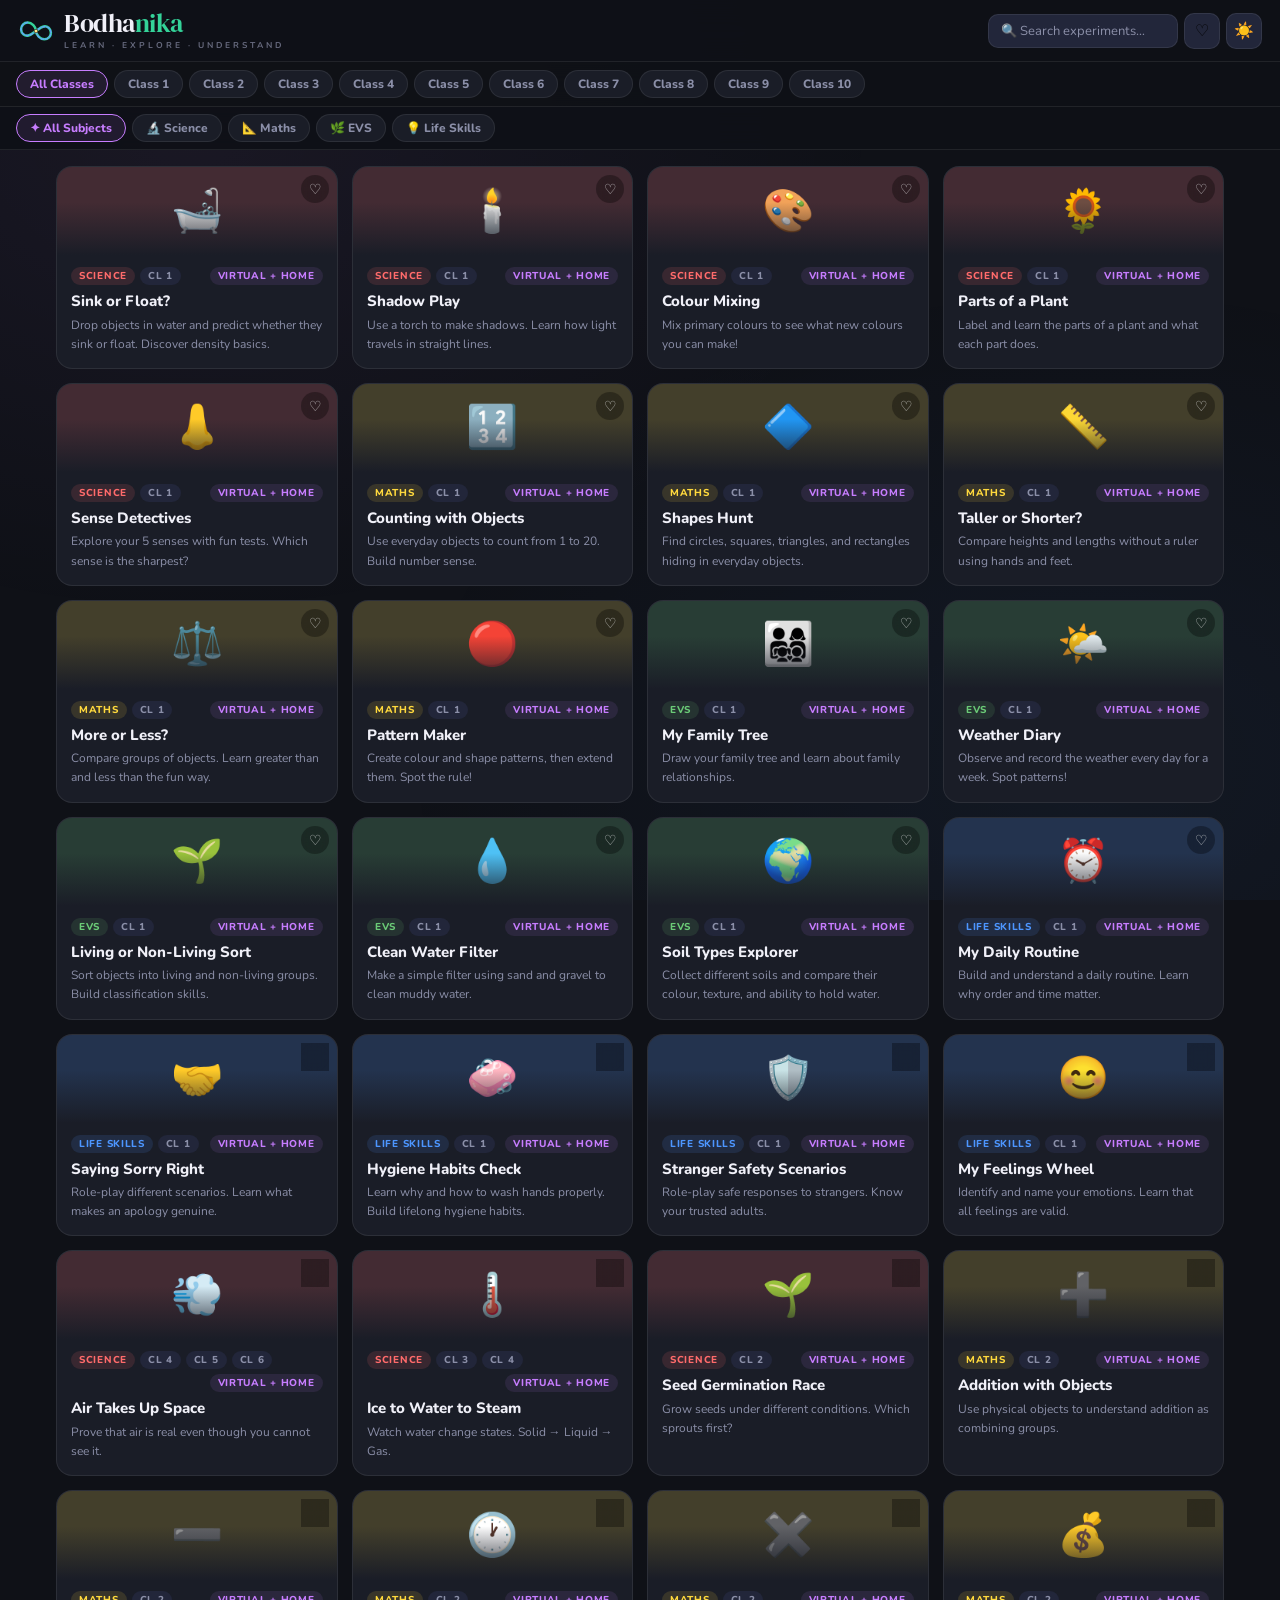
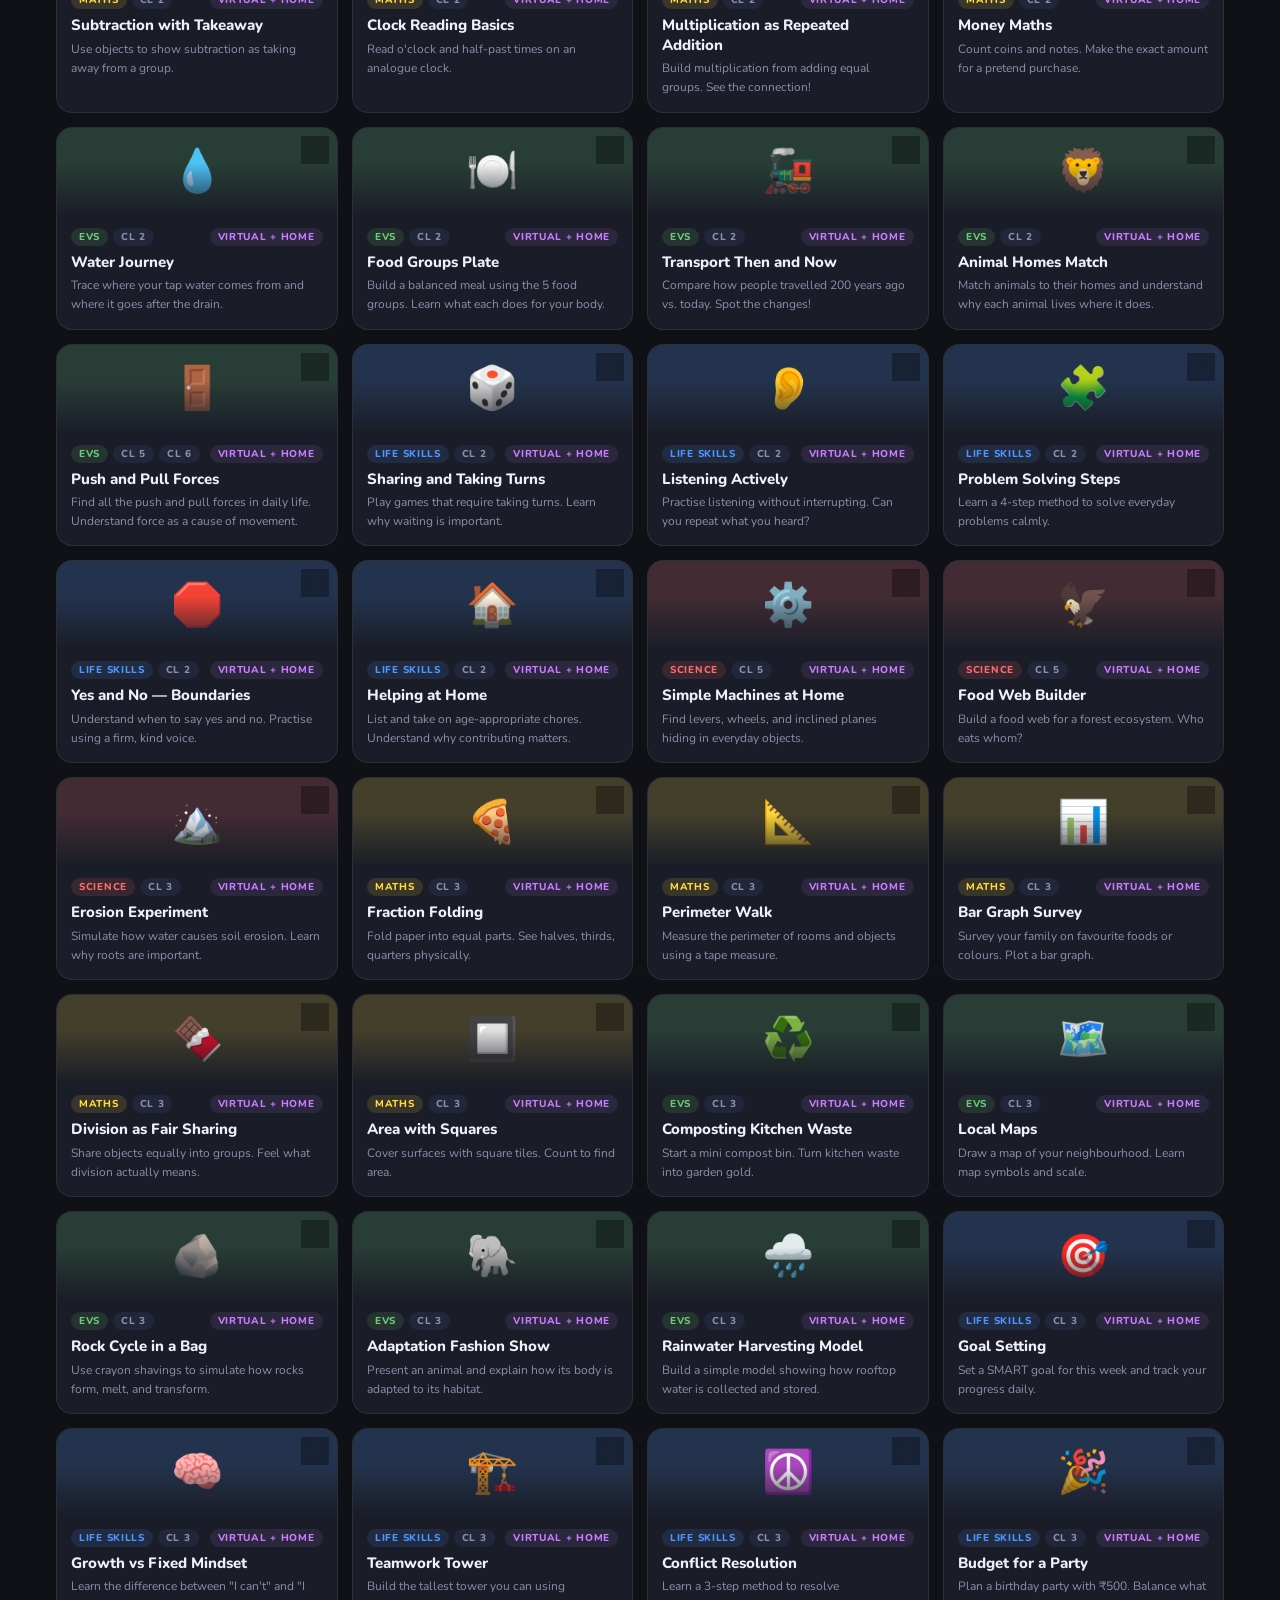
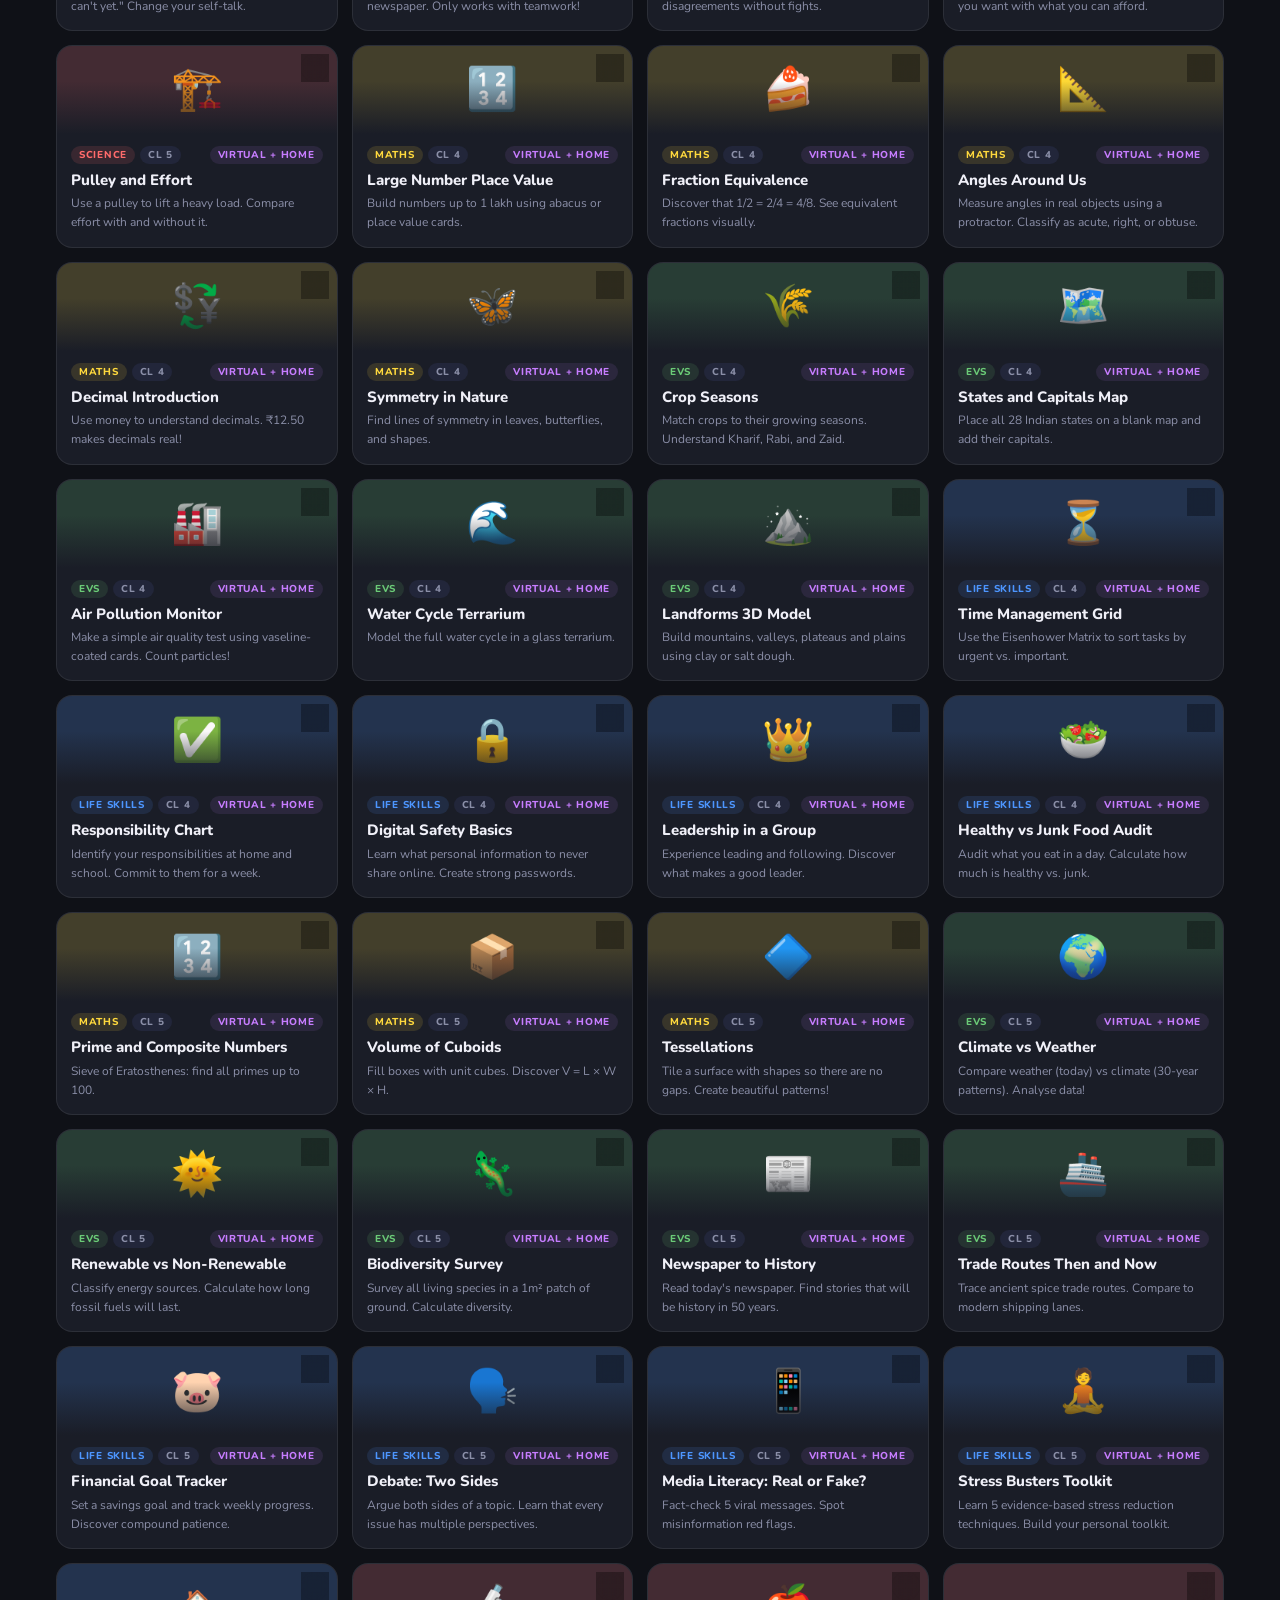
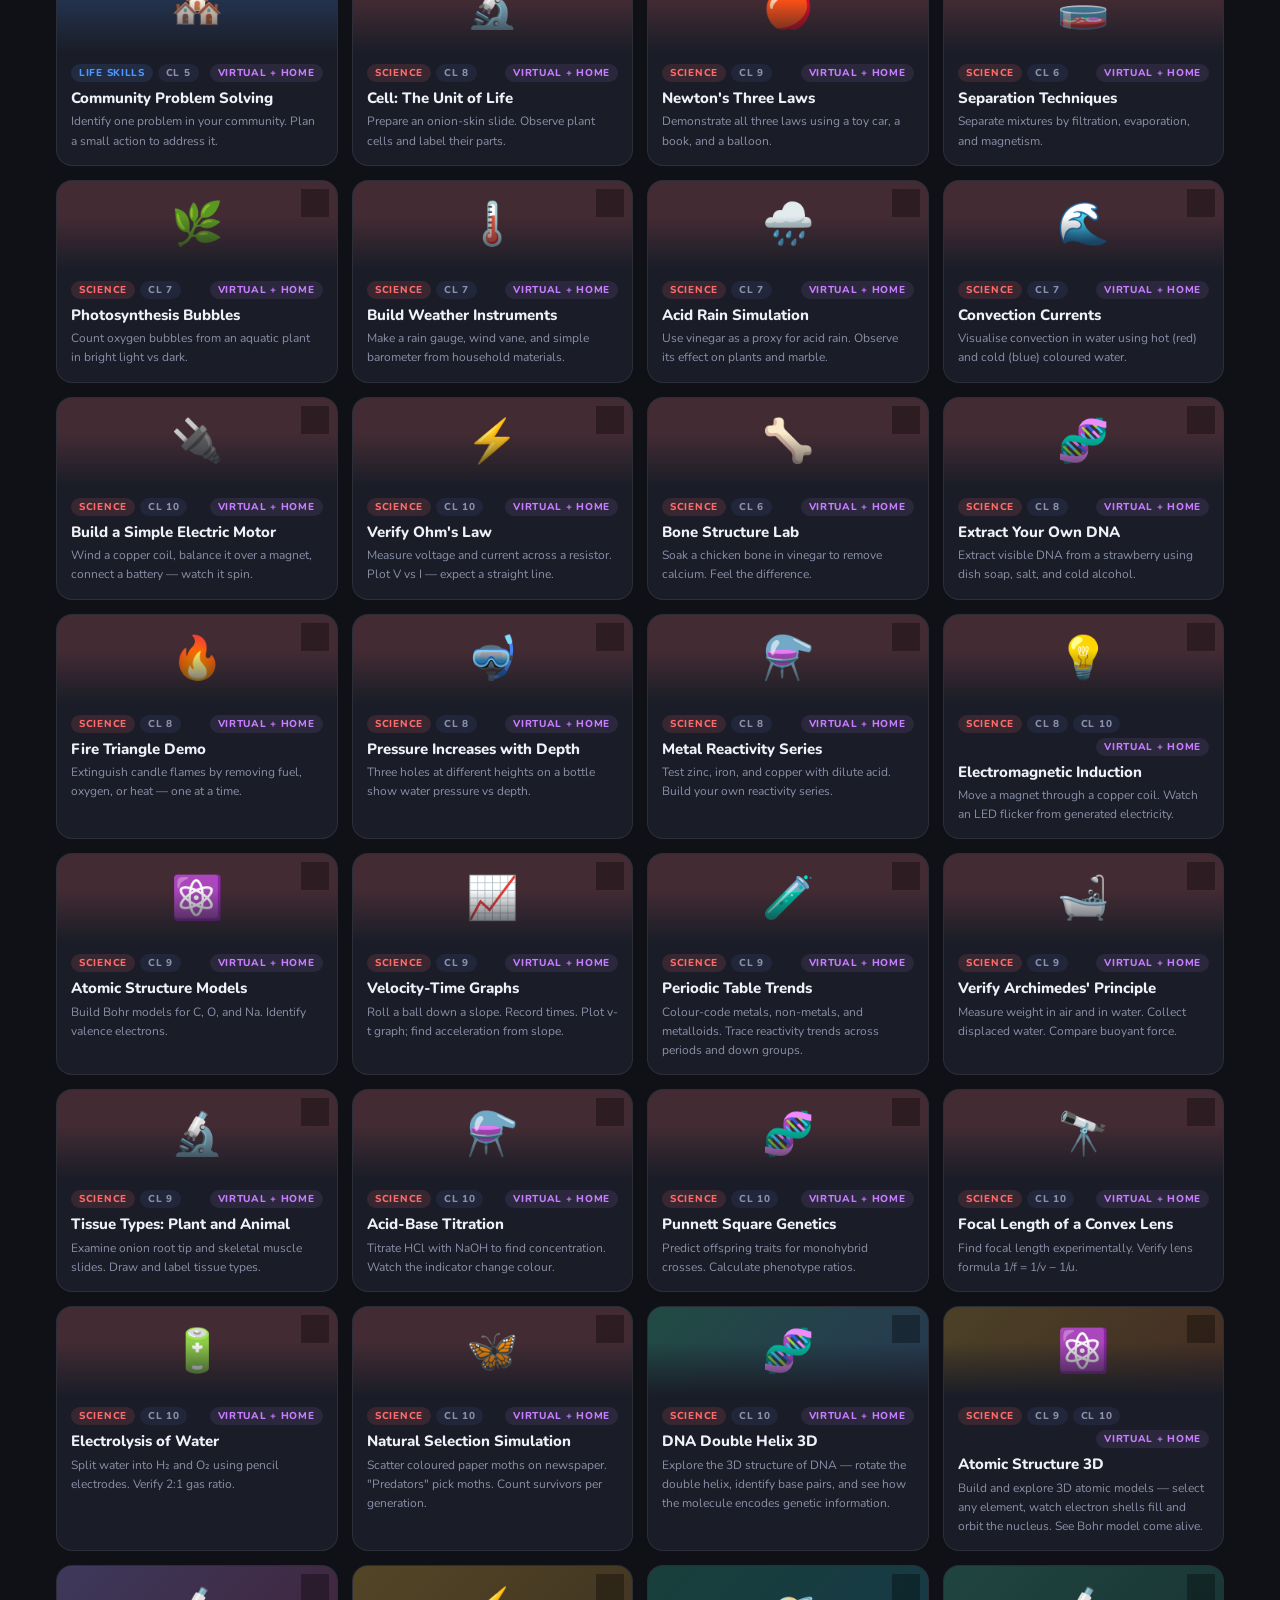
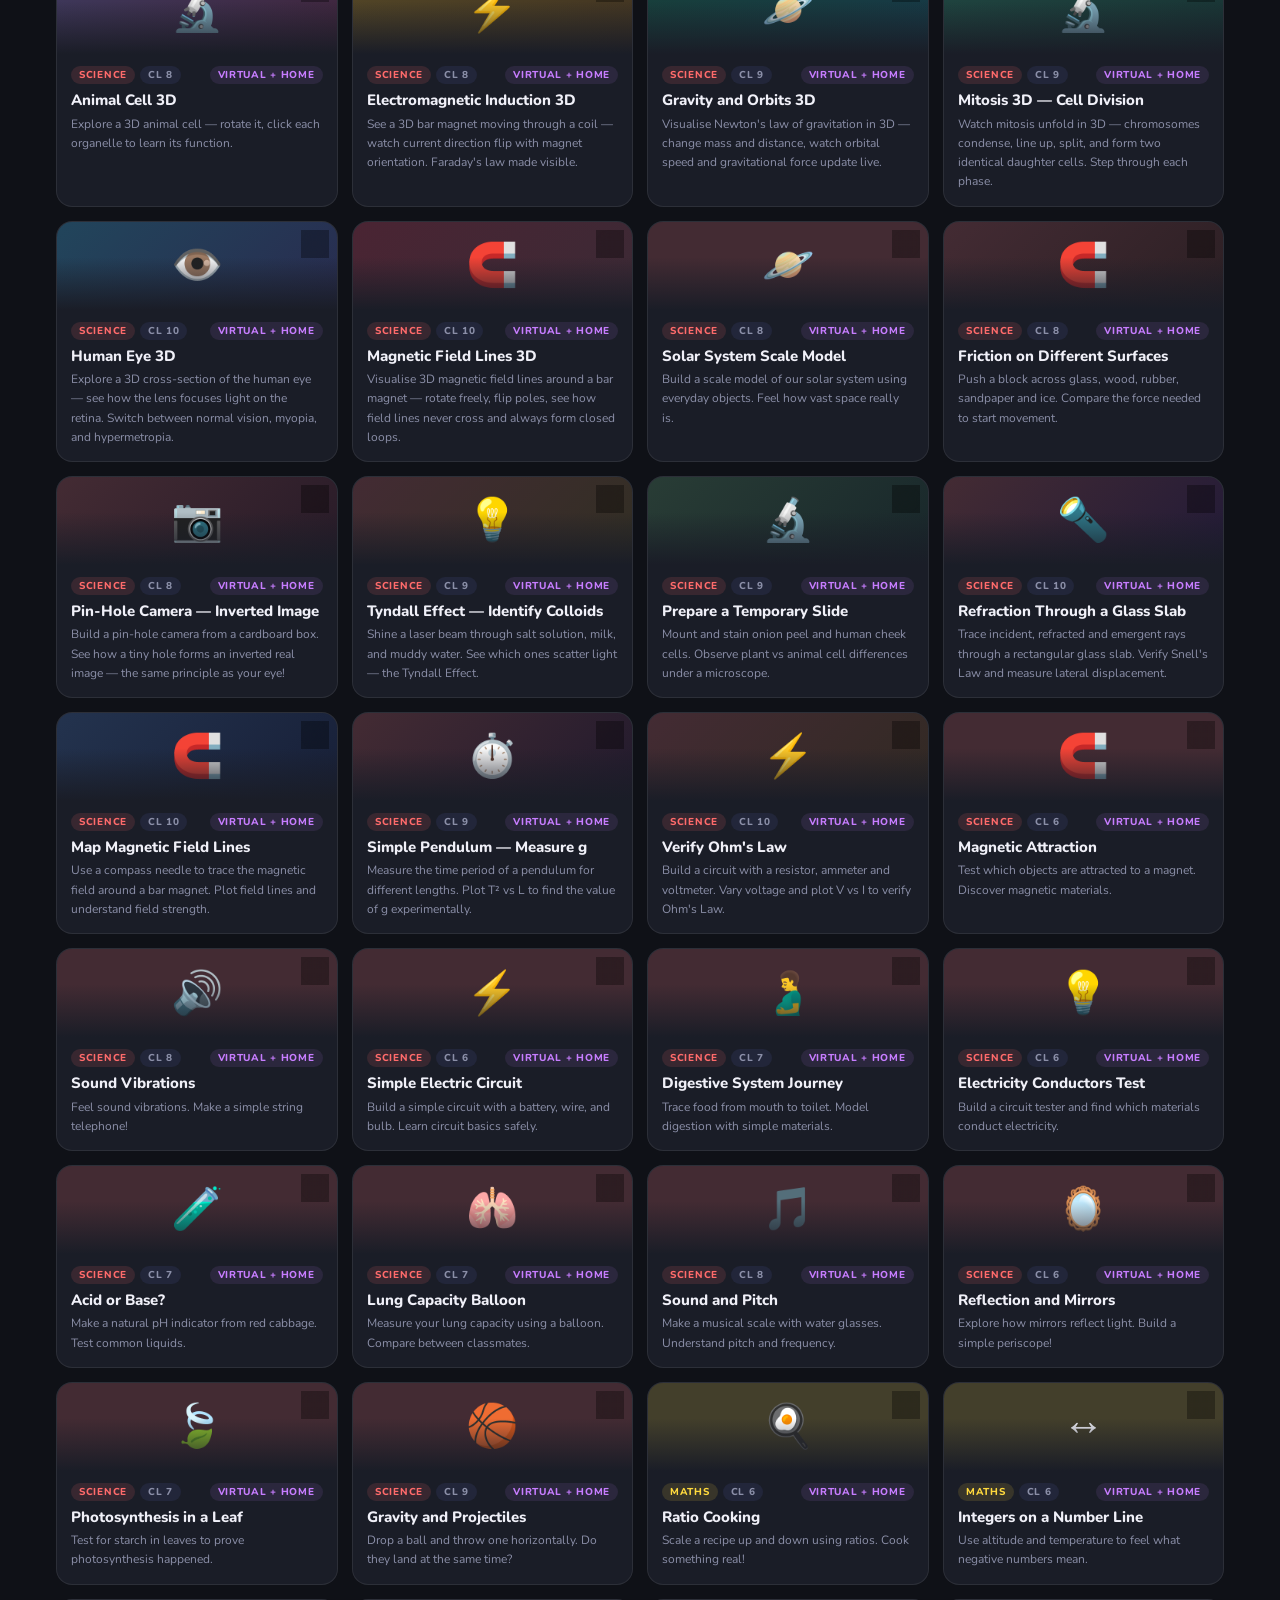
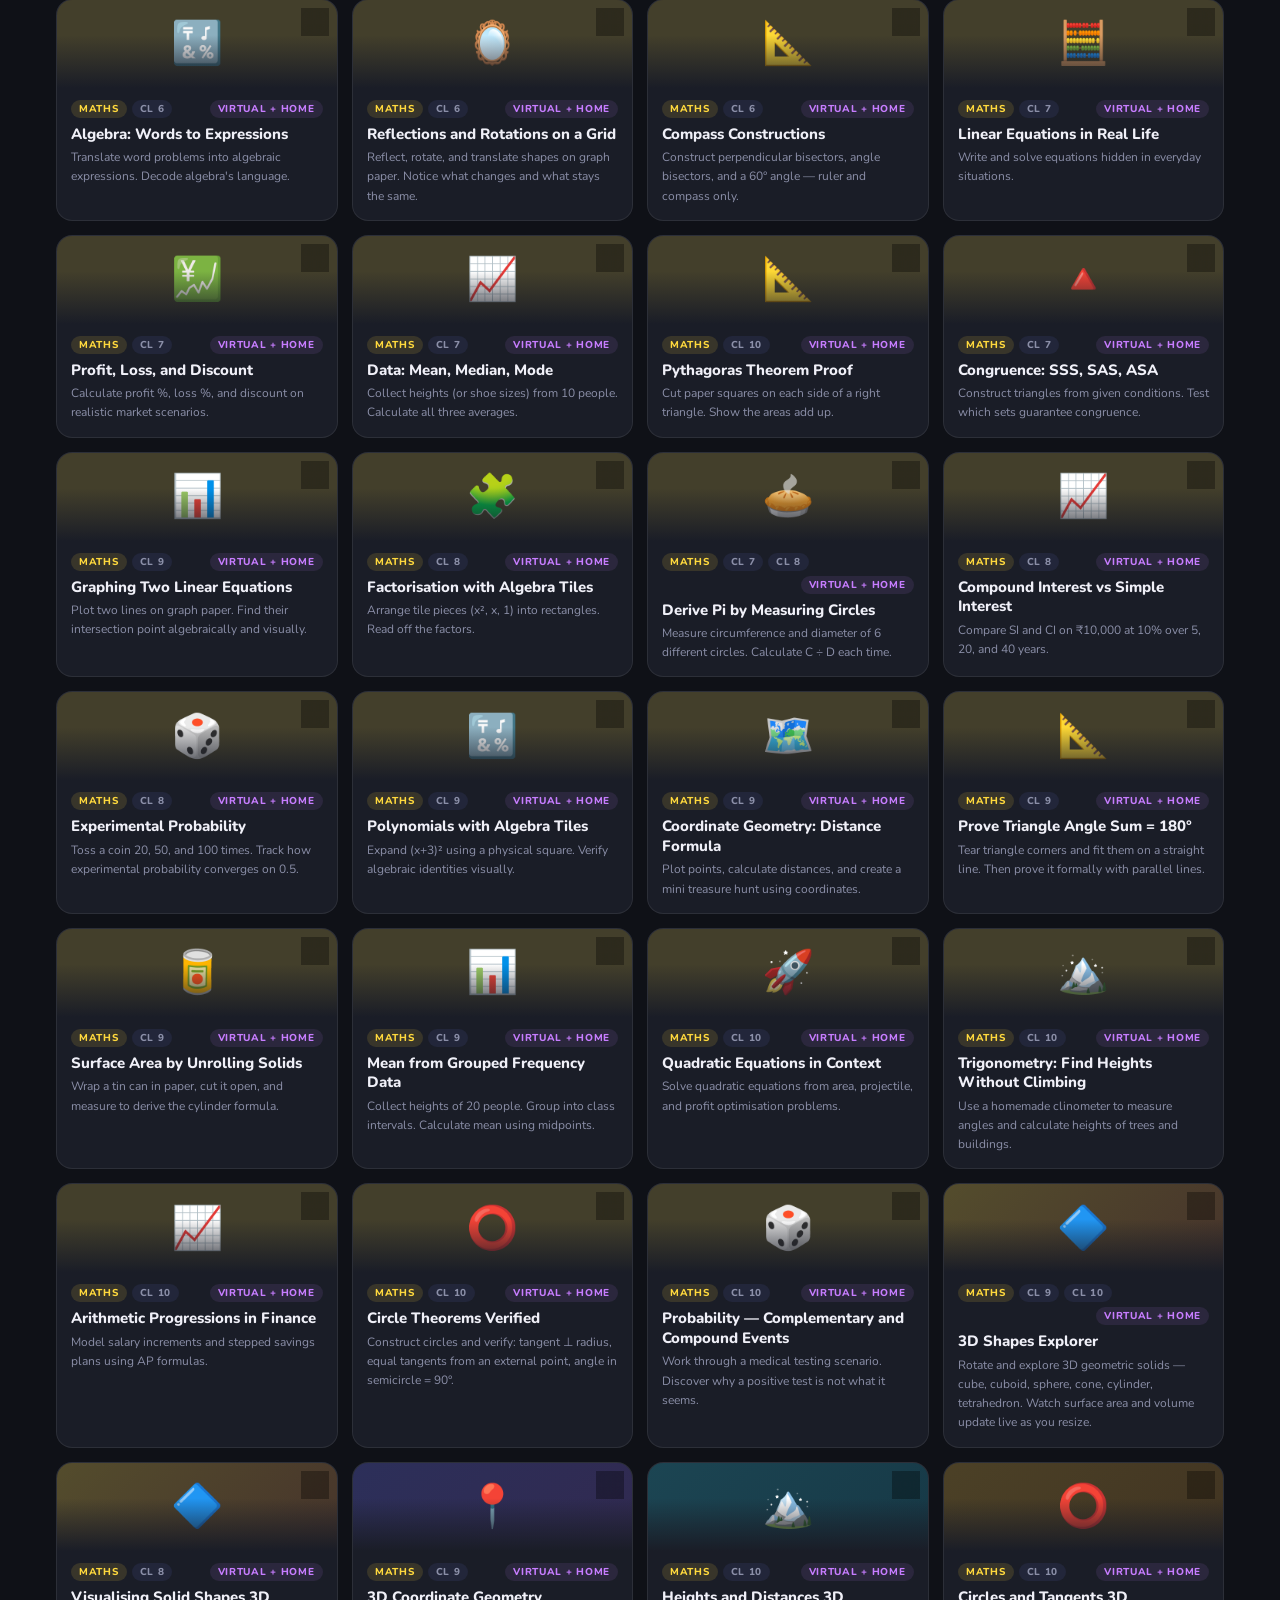
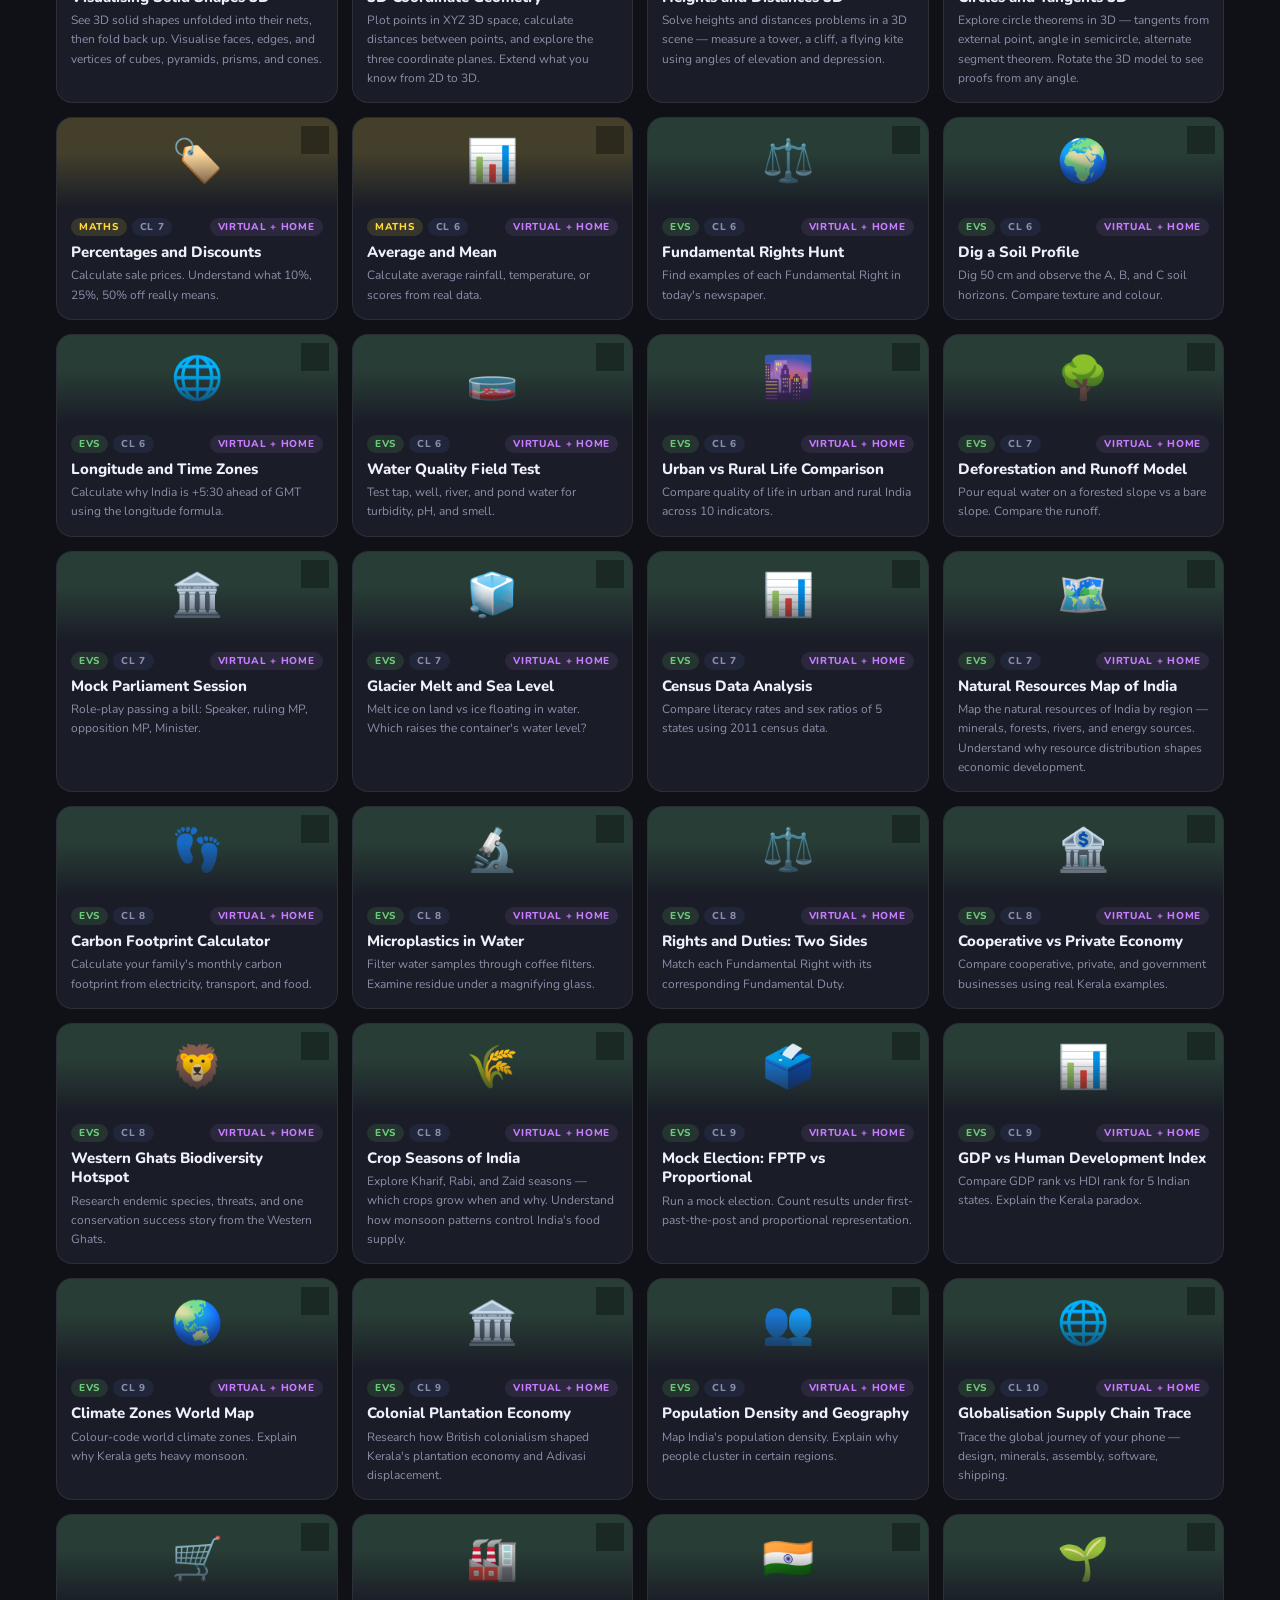
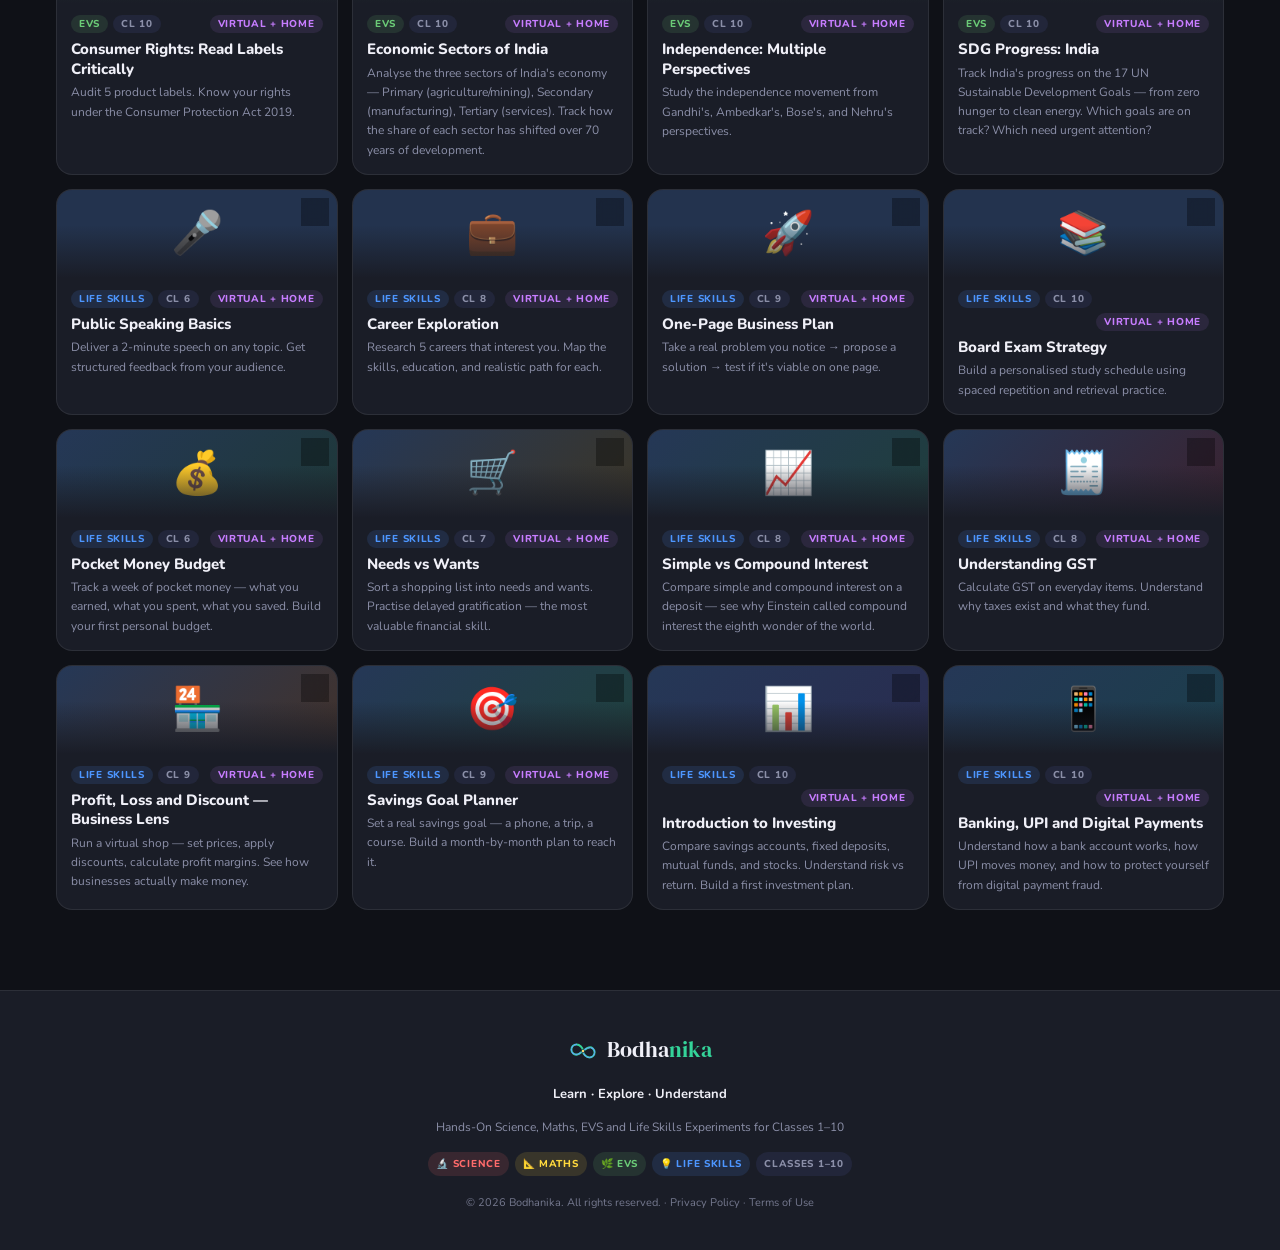
==== commit c5063d87: "Add files via upload" ====
--- a/index.html
+++ b/index.html
@@ -77,9 +77,19 @@
 }
 </script>
 
-<!-- ══ GOOGLE ANALYTICS 4 ══
-     Replace G-Z7T5E7CP00 with your real Measurement ID from analytics.google.com
-     ══════════════════════ -->
+<!-- ══ OWNER TESTING OPT-OUT ══
+     Run in console once to exclude your sessions from analytics:
+     localStorage.setItem('bodhanika_owner', '1')
+     To re-enable: localStorage.removeItem('bodhanika_owner')
+     ══════════════════════════ -->
+<script>
+  if (localStorage.getItem('bodhanika_owner') === '1') {
+    window['ga-disable-G-Z7T5E7CP00'] = true;
+    window.__clarityOptOut = true;
+  }
+</script>
+
+<!-- ══ GOOGLE ANALYTICS 4 ══ -->
 <script async src="https://www.googletagmanager.com/gtag/js?id=G-Z7T5E7CP00"></script>
 <script>
   window.dataLayer = window.dataLayer || [];
@@ -88,15 +98,15 @@
   gtag('config', 'G-Z7T5E7CP00');
 </script>
 
-<!-- ══ MICROSOFT CLARITY ══
-     Replace XXXXXXXXXX with your real Clarity Project ID from clarity.microsoft.com
-     ════════════════════ -->
-<script>
-  (function(c,l,a,r,i,t,y){
-    c[a]=c[a]||function(){(c[a].q=c[a].q||[]).push(arguments)};
-    t=l.createElement(r);t.async=1;t.src="https://www.clarity.ms/tag/"+i;
-    y=l.getElementsByTagName(r)[0];y.parentNode.insertBefore(t,y);
-  })(window,document,"clarity","script","w2pfhlkfg7");
+<!-- ══ MICROSOFT CLARITY ══ -->
+<script>
+  if (!window.__clarityOptOut) {
+    (function(c,l,a,r,i,t,y){
+      c[a]=c[a]||function(){(c[a].q=c[a].q||[]).push(arguments)};
+      t=l.createElement(r);t.async=1;t.src="https://www.clarity.ms/tag/"+i;
+      y=l.getElementsByTagName(r)[0];y.parentNode.insertBefore(t,y);
+    })(window,document,"clarity","script","w2pfhlkfg7");
+  }
 </script>
 
 <link rel="preconnect" href="https://fonts.googleapis.com">
@@ -343,6 +353,16 @@
 (function() {
   if (!('serviceWorker' in navigator)) return;
 
+  /* Force-clear any stale SW registrations before re-registering.
+     This guarantees fresh files on every hard refresh. */
+  navigator.serviceWorker.getRegistrations().then(function(regs) {
+    var stale = regs.filter(function(r) {
+      /* Keep only the current SW scope */
+      return r.scope !== location.origin + '/';
+    });
+    return Promise.all(stale.map(function(r) { return r.unregister(); }));
+  });
+
   var newWorker = null;
 
   navigator.serviceWorker.register('/sw.js').then(function(reg) {
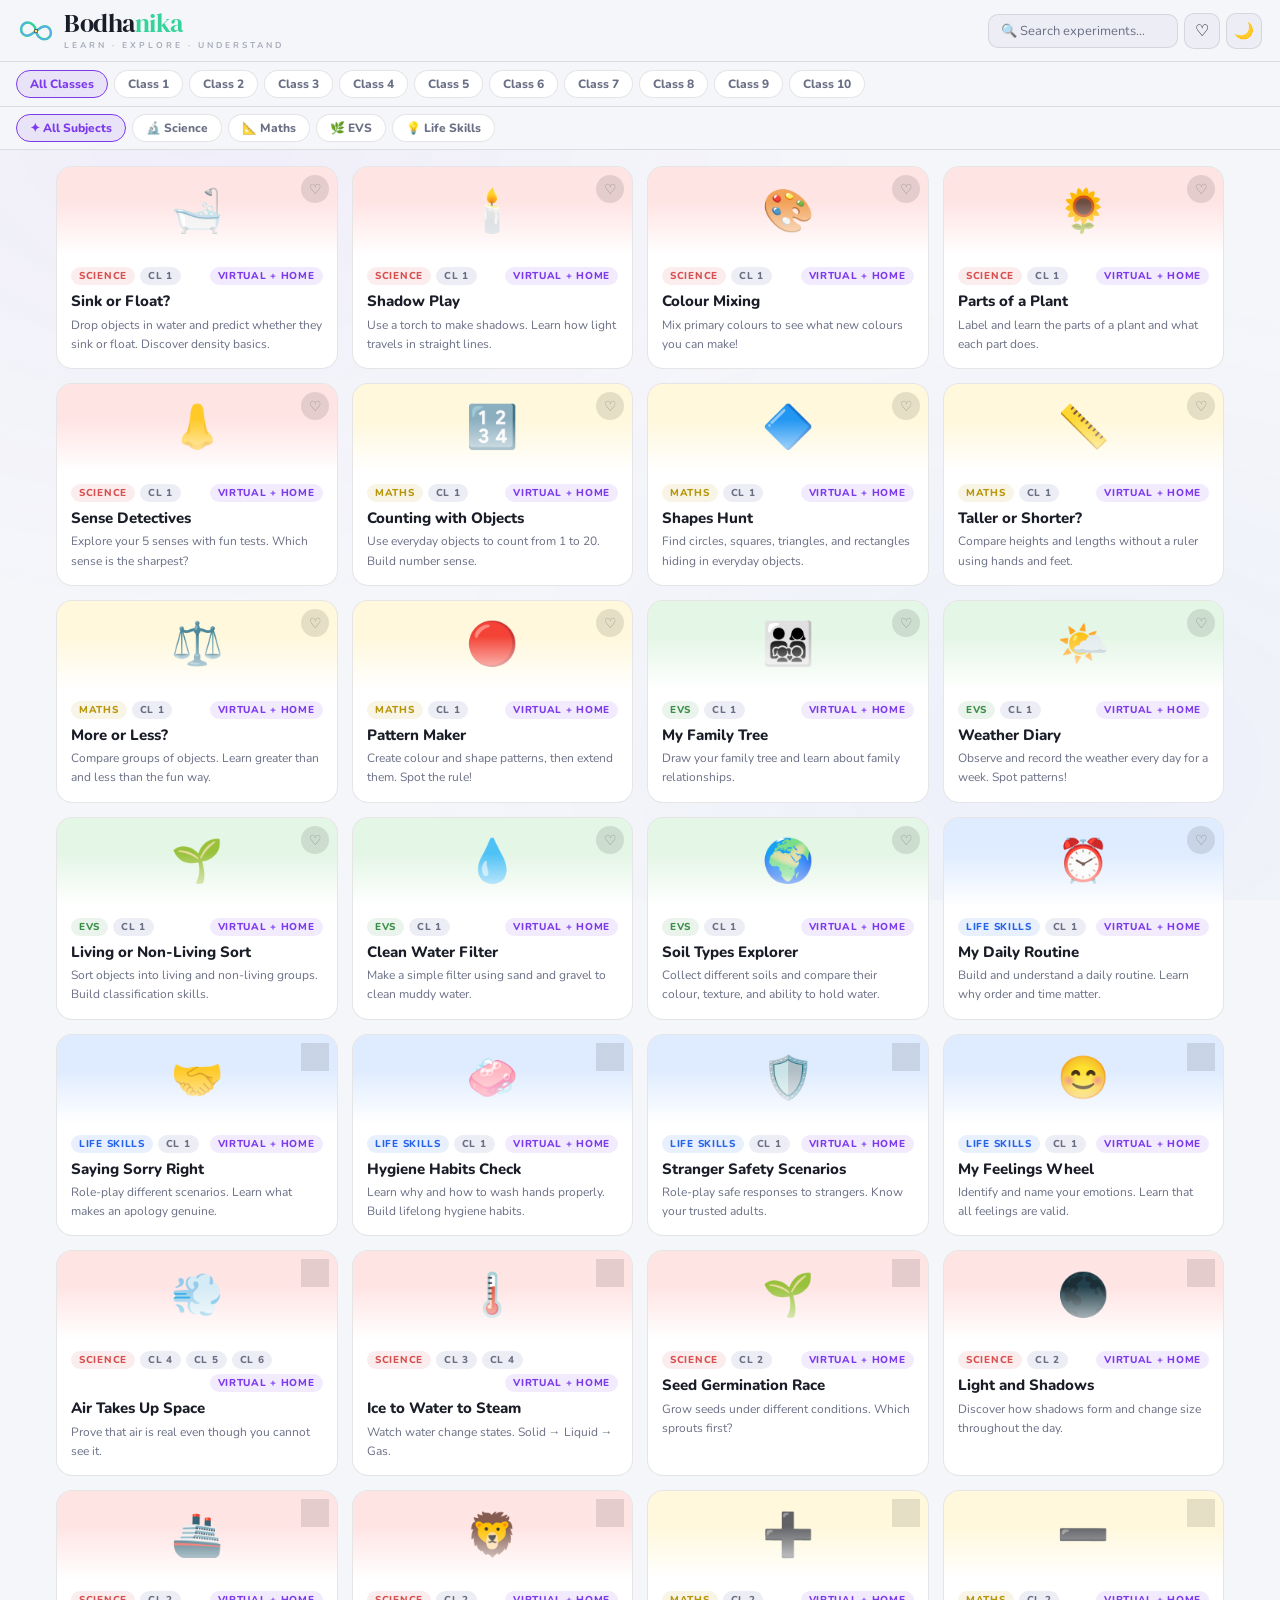
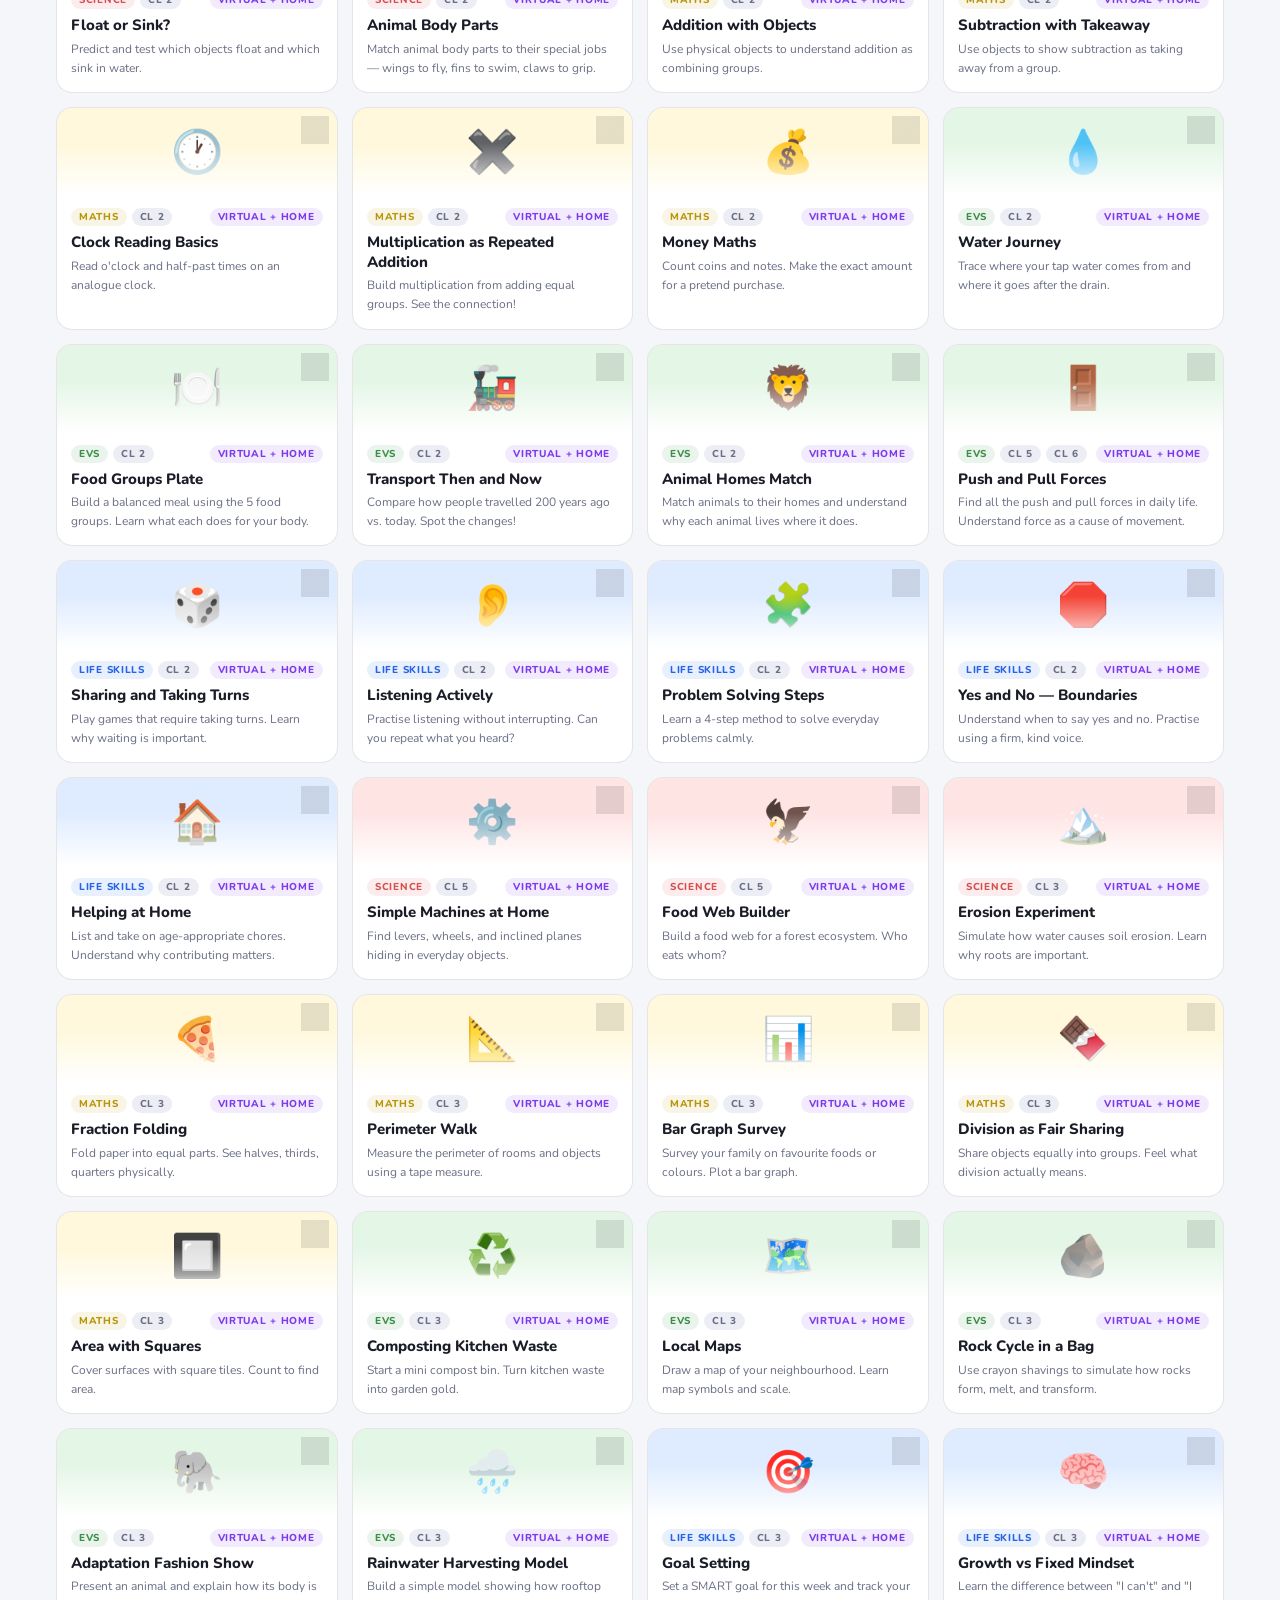
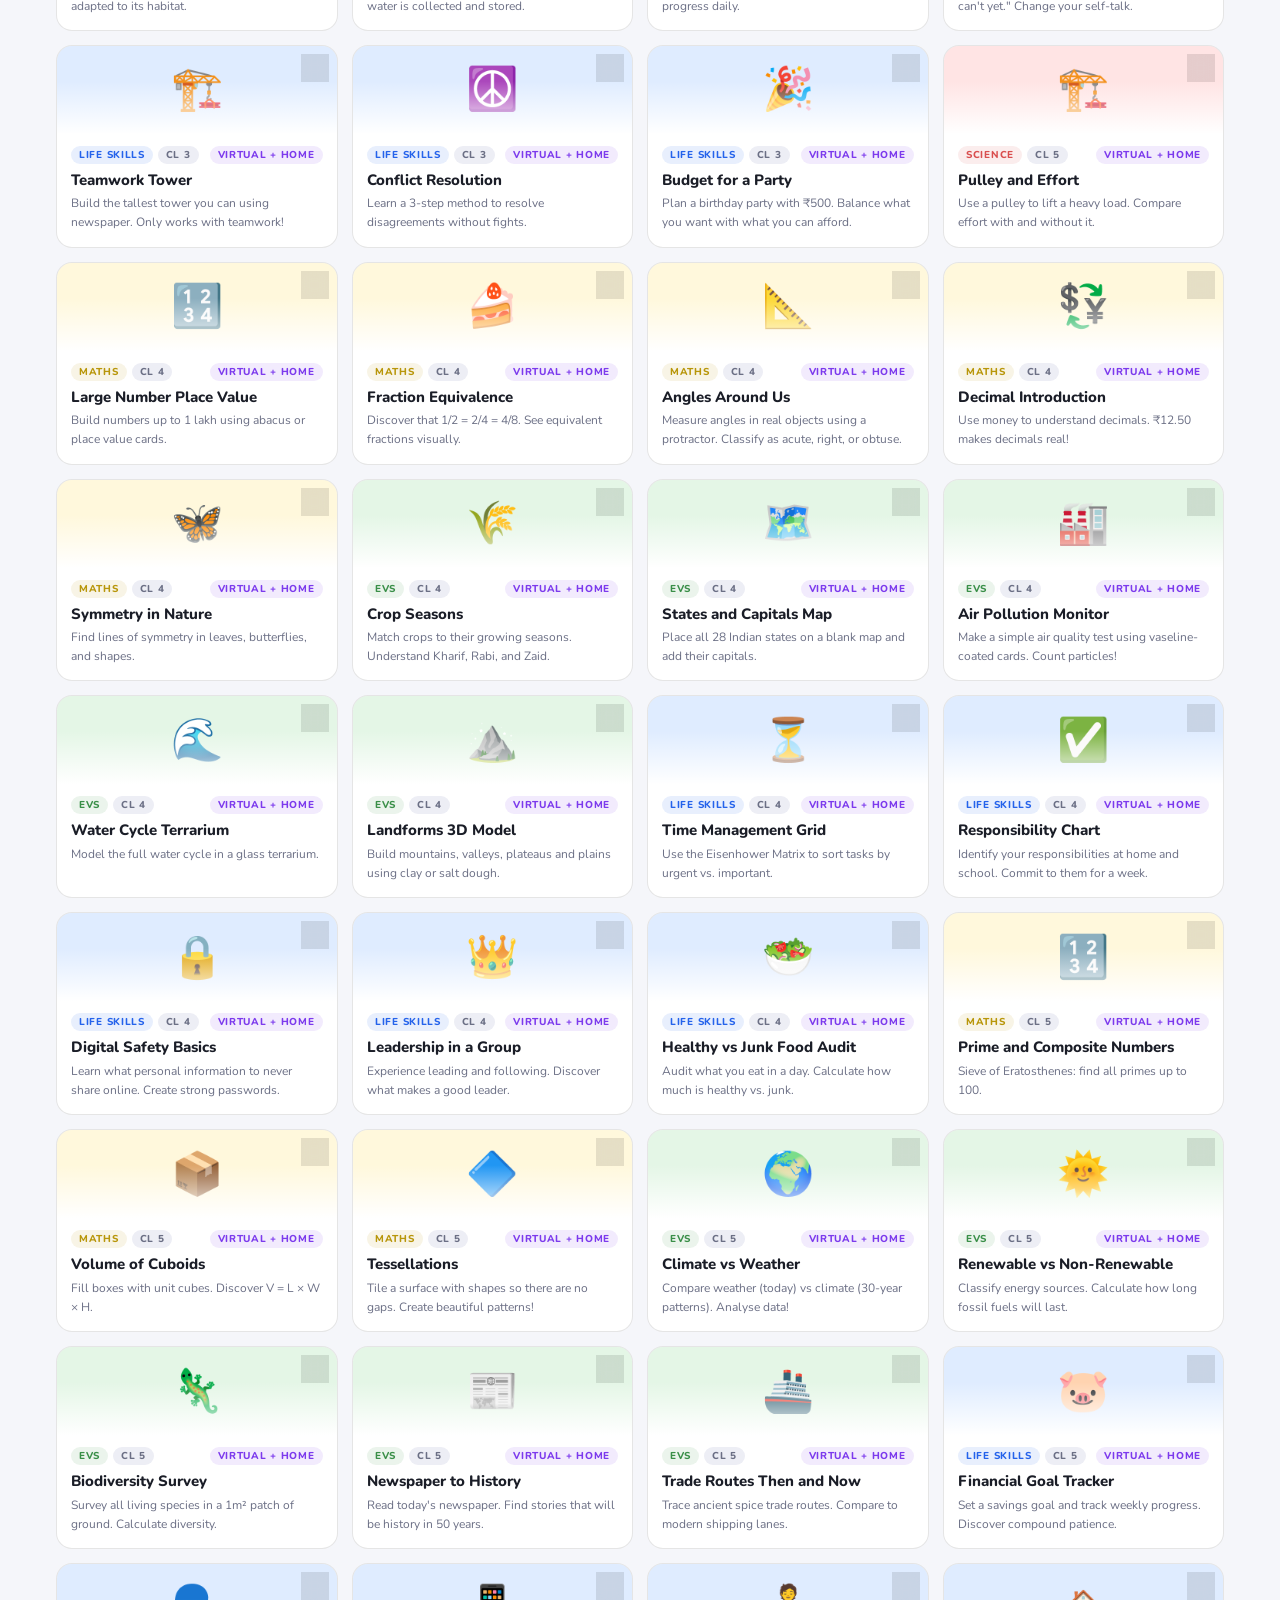
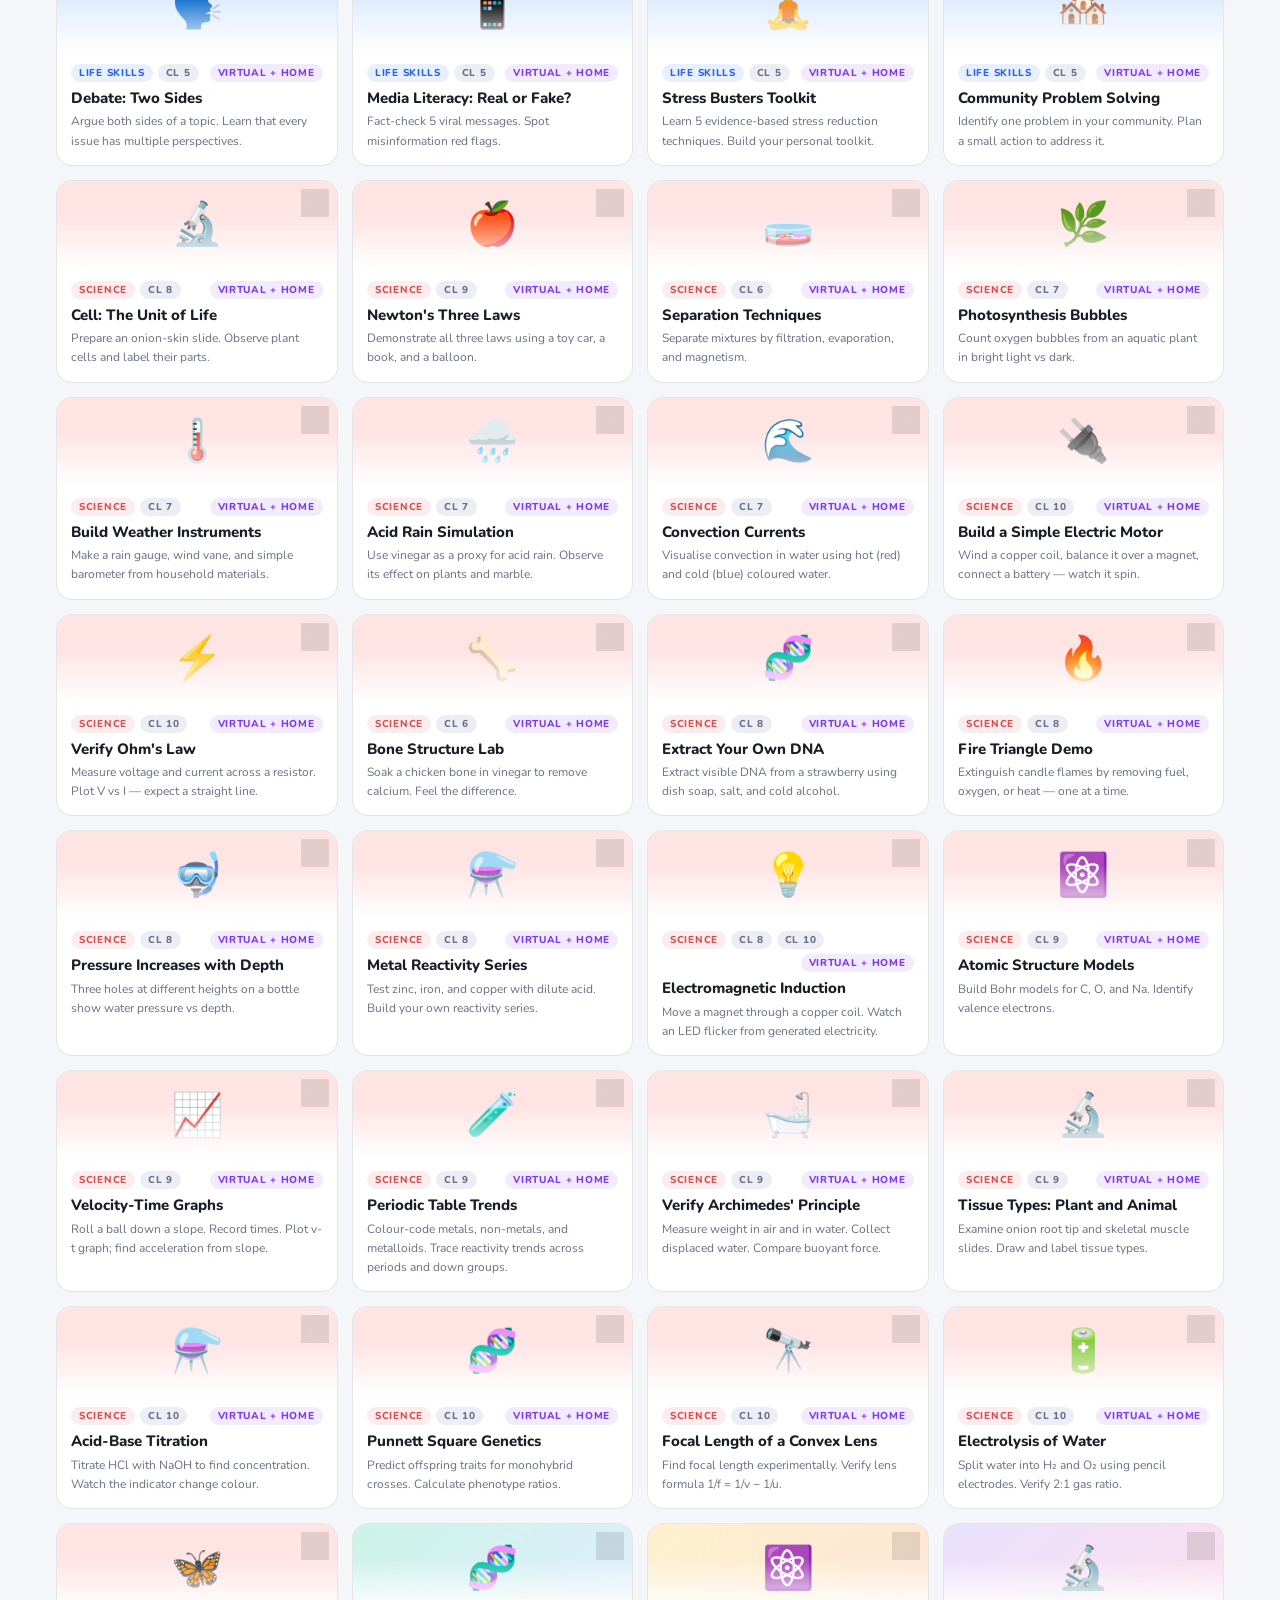
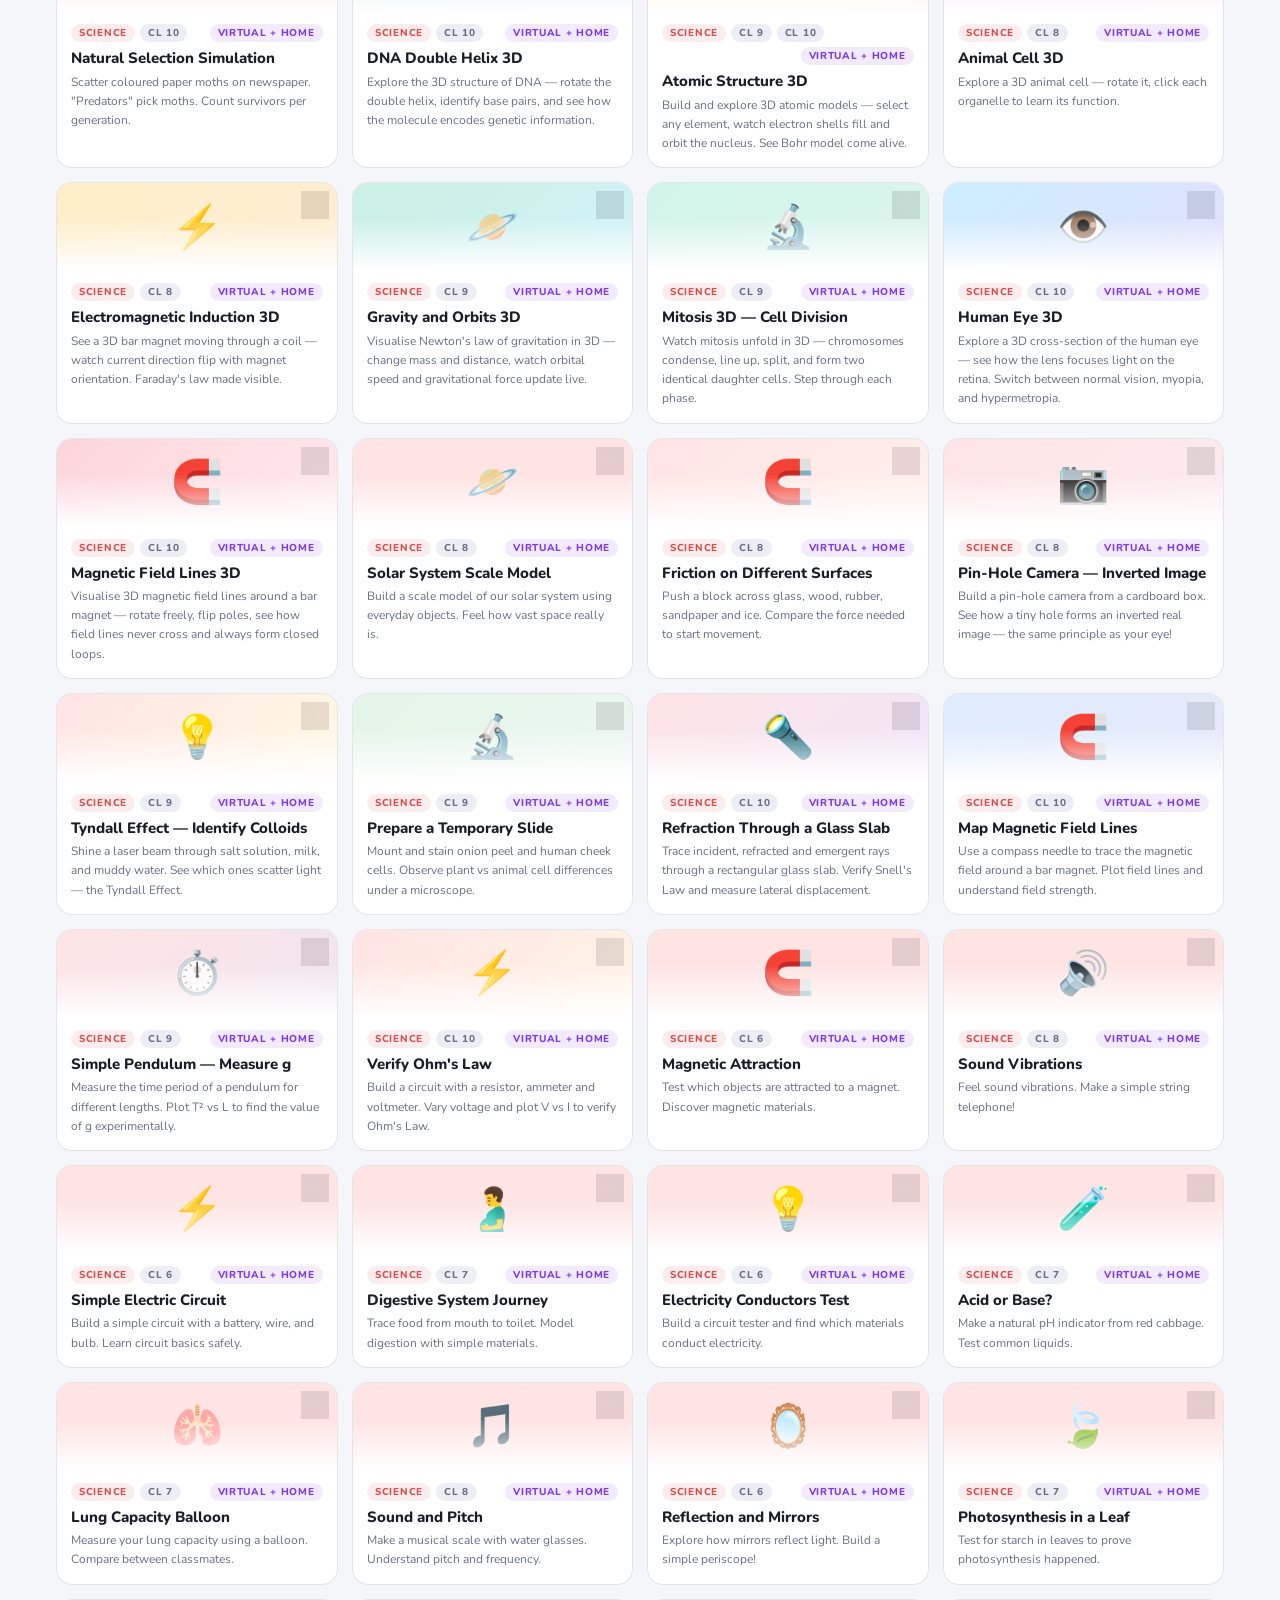
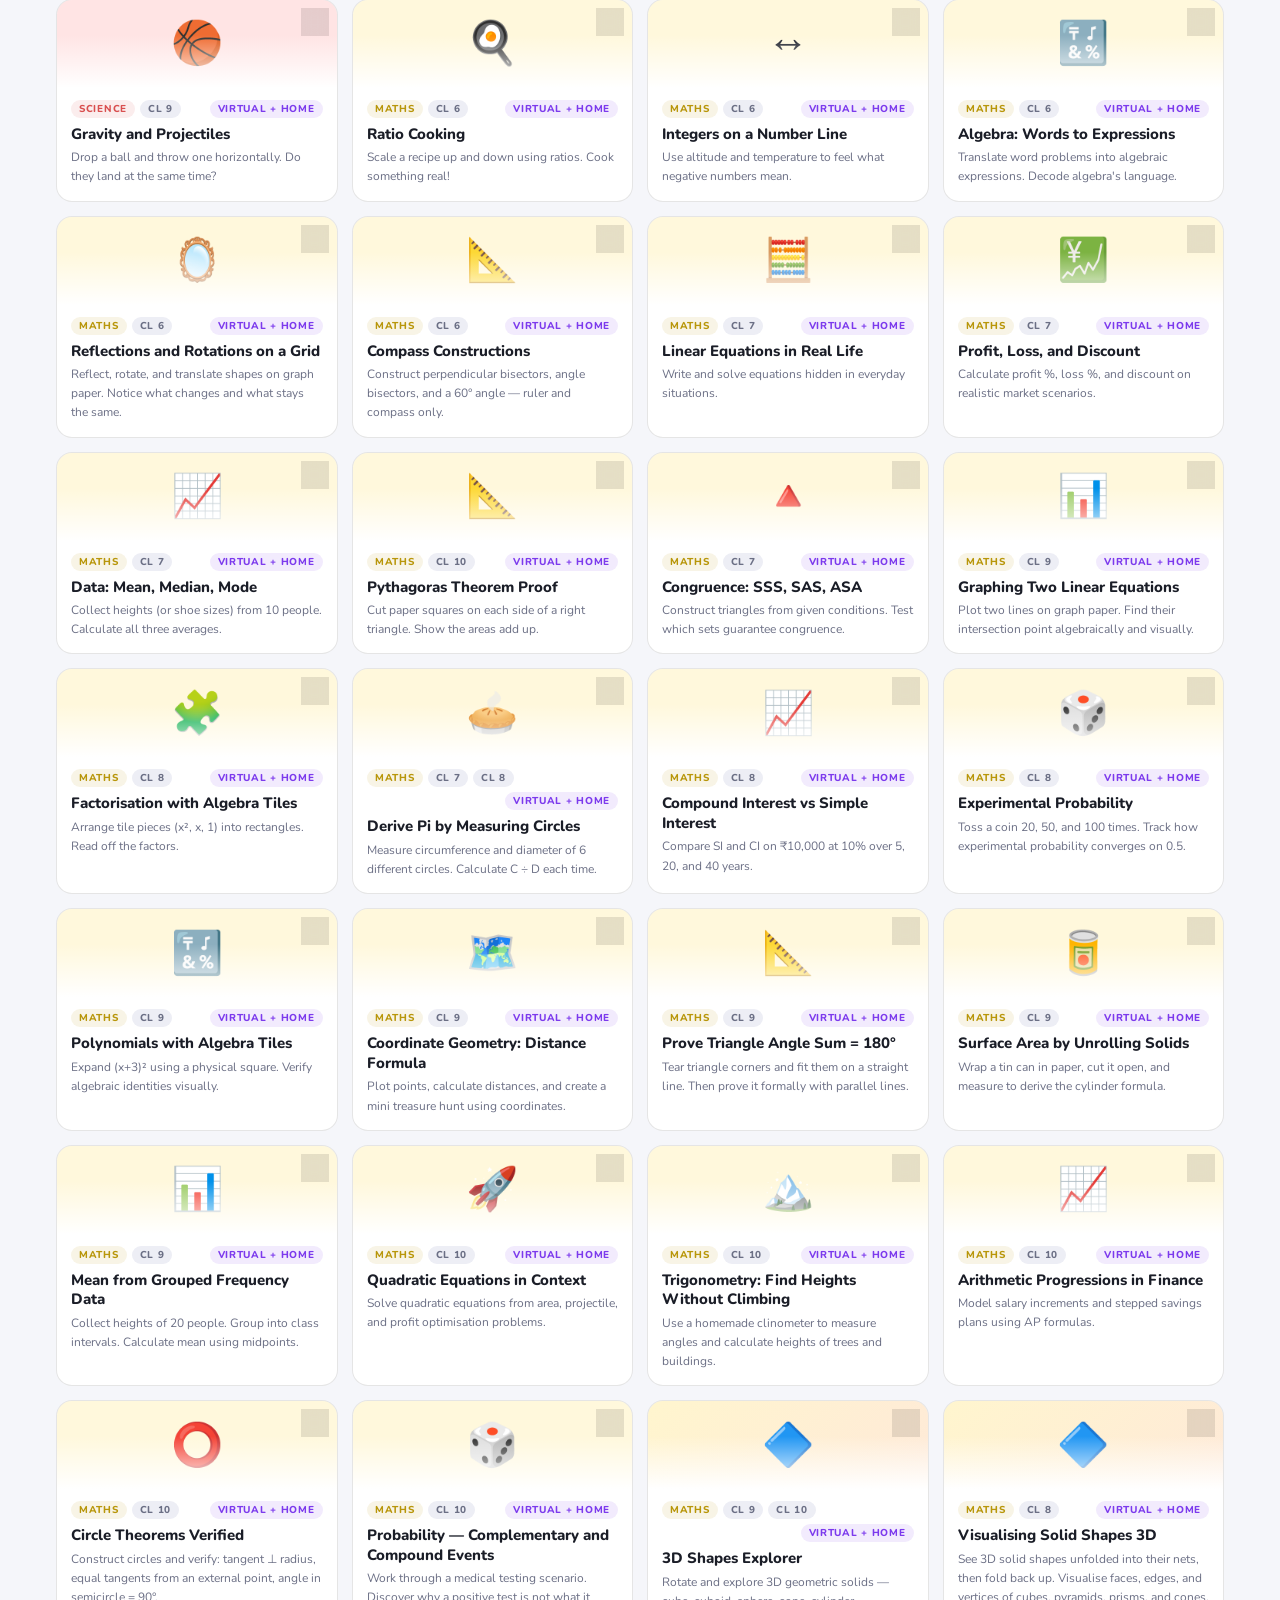
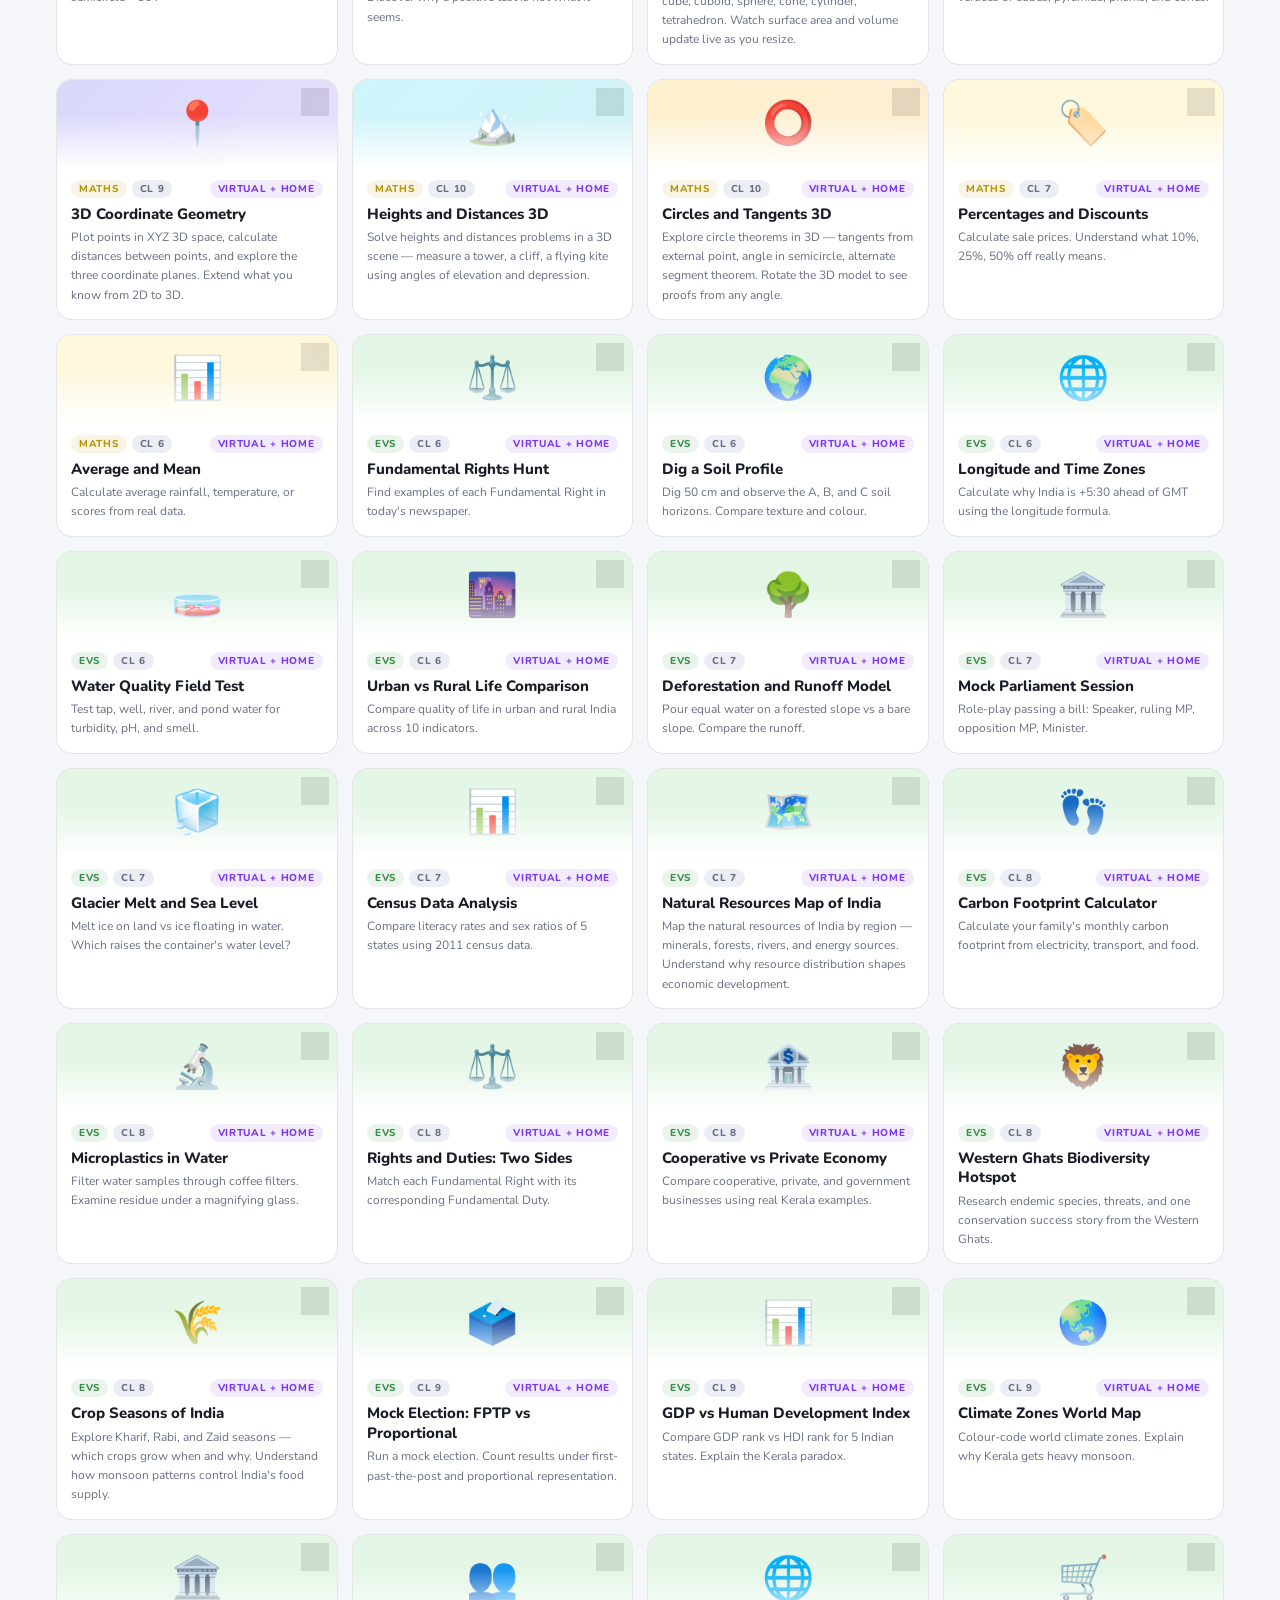
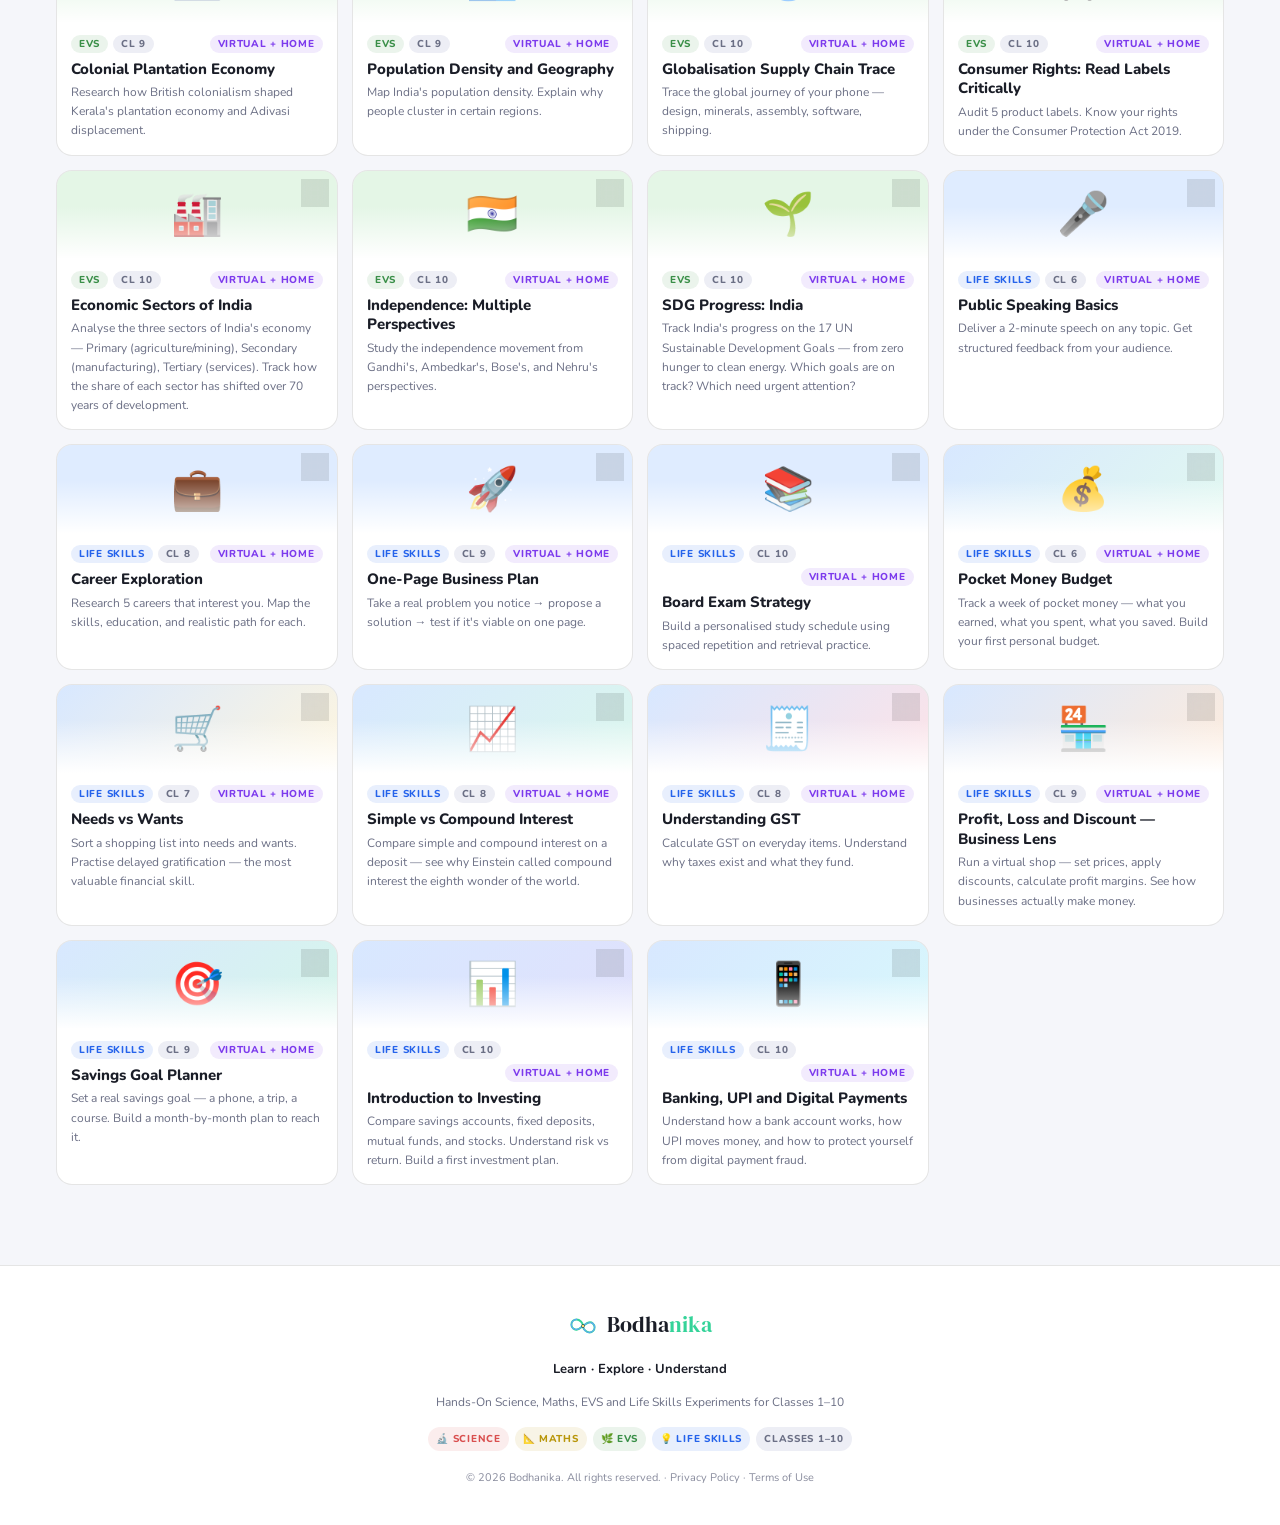
==== commit 2a019e5d: "Add files via upload" ====
--- a/index.html
+++ b/index.html
@@ -1,5 +1,5 @@
 <!DOCTYPE html>
-<html lang="en" data-theme="dark">
+<html lang="en" data-theme="light">
 <head>
 <meta charset="UTF-8">
 <meta name="viewport" content="width=device-width, initial-scale=1.0">
@@ -11,7 +11,7 @@
 <meta property="og:type" content="website">
 <link rel="manifest" href="manifest.json">
 <link rel="canonical" href="https://bodhanika.in/">
-<meta name="theme-color" content="#0d1b2a">
+<meta name="theme-color" content="#ffffff">
 <meta name="robots" content="index, follow">
 
 <link rel="icon" href="favicon.svg" type="image/svg+xml">
@@ -286,7 +286,7 @@
 <!-- ══ THEME TOGGLE ══ -->
 <script>
 (function() {
-  var saved = localStorage.getItem('bodhanika-theme') || 'dark';
+  var saved = localStorage.getItem('bodhanika-theme') || 'light';
   document.documentElement.setAttribute('data-theme', saved);
   document.getElementById('themeBtn').textContent = saved === 'dark' ? '☀️' : '🌙';
 })();
